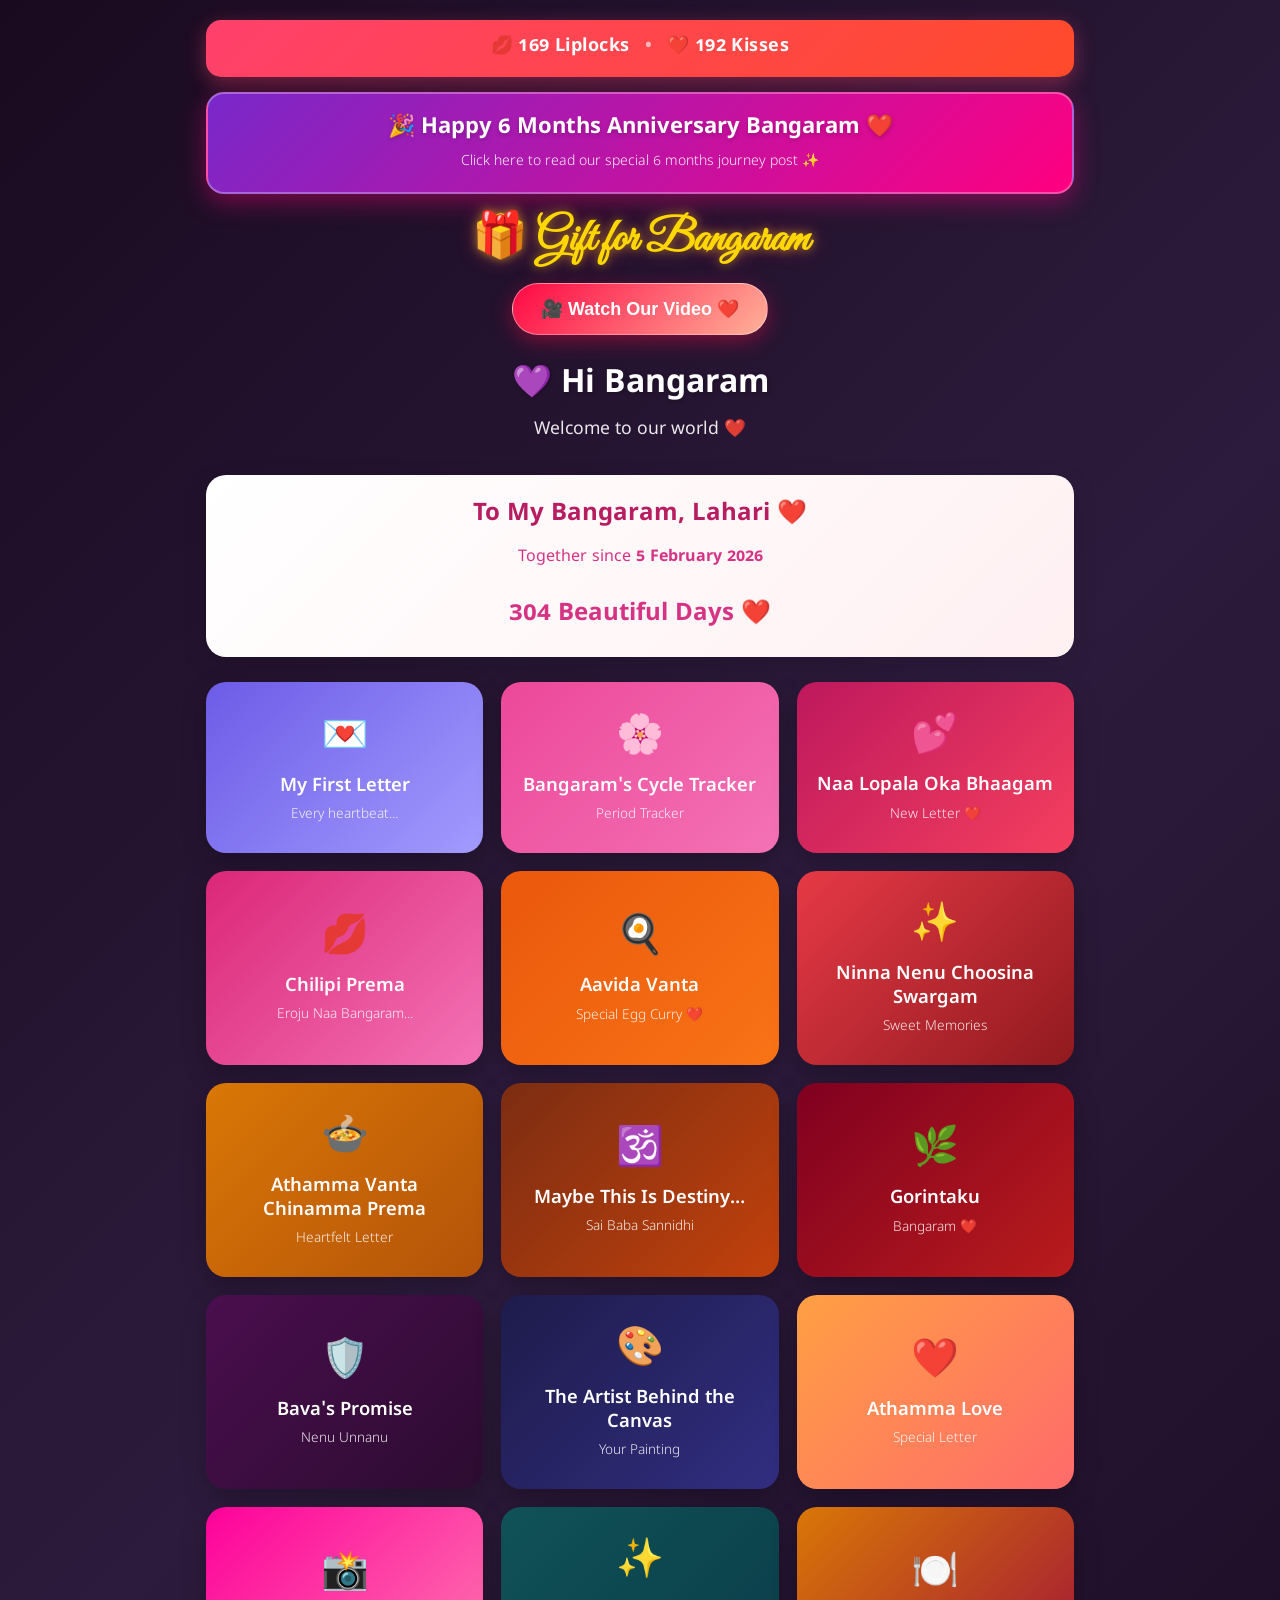
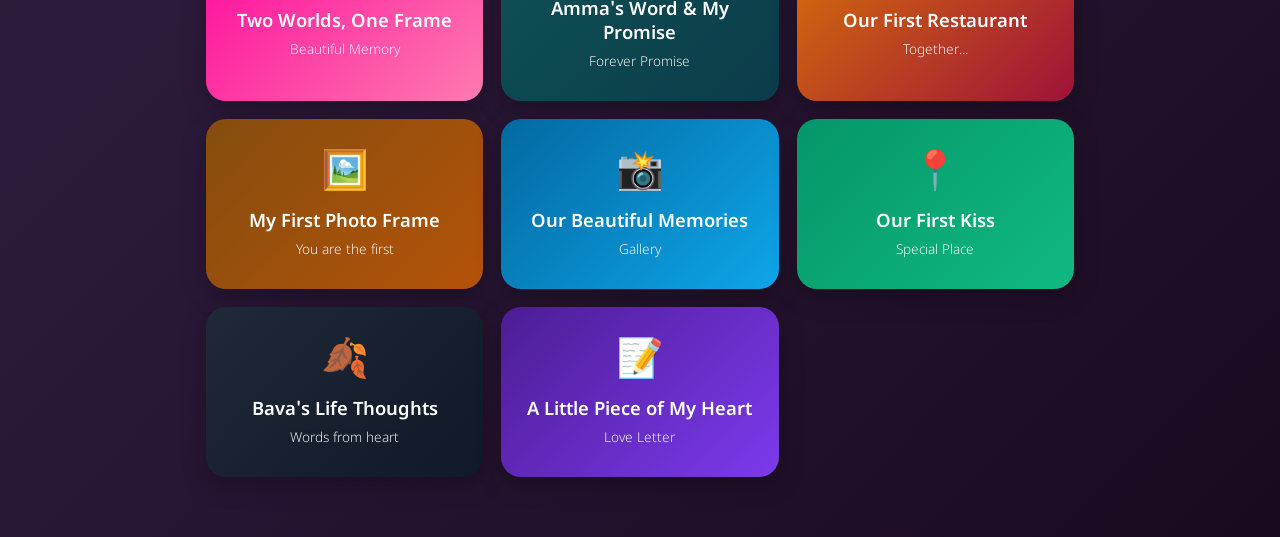
==== index.html @ 319fa676 "Add files via upload" ====
<!DOCTYPE html>
<html lang="en">
<head>
    <meta charset="UTF-8">
    <meta name="viewport" content="width=device-width, initial-scale=1.0">
    <title>Our World ❤️</title>
    <link rel="preconnect" href="https://fonts.googleapis.com">
    <link rel="preconnect" href="https://fonts.gstatic.com" crossorigin>
    <link href="https://fonts.googleapis.com/css2?family=Caveat:wght@600;700&family=Great+Vibes&family=Noto+Sans+Telugu:wght@300;400;600;700&family=Poppins:wght@300;400;600&display=swap" rel="stylesheet">
    
    <style>
        * { box-sizing: border-box; margin: 0; padding: 0; }
        body {
            font-family: 'Noto Sans Telugu', 'Poppins', sans-serif;
            background: linear-gradient(135deg, #1a0a1f 0%, #2d1b3d 50%, #1a0a1f 100%);
            min-height: 100vh;
            color: #f8f9fa;
            line-height: 1.6;
        }

        #app {
            max-width: 900px;
            margin: 0 auto;
            padding: 20px 16px 60px;
        }

        /* Top Kiss Count Banner */
        .count-banner {
            background: linear-gradient(135deg, #ff416c 0%, #ff4b2b 100%);
            color: white;
            text-align: center;
            padding: 14px 15px;
            border-radius: 15px;
            font-size: 18px;
            font-weight: bold;
            margin-bottom: 15px;
            box-shadow: 0 6px 20px rgba(255, 65, 108, 0.4);
            display: flex;
            justify-content: center;
            align-items: center;
            gap: 15px;
            letter-spacing: 0.5px;
            flex-wrap: wrap;
        }
        .count-item { display: inline-flex; align-items: center; gap: 5px; }
        .banner-divider { opacity: 0.6; }

        /* Anniversary Banner */
        .anniversary-banner {
            background: linear-gradient(135deg, #7928ca 0%, #ff0080 100%);
            color: #ffffff;
            text-align: center;
            padding: 18px 20px;
            border-radius: 18px;
            margin-bottom: 20px;
            box-shadow: 0 8px 25px rgba(255, 0, 128, 0.4);
            cursor: pointer;
            transition: all 0.3s ease;
            border: 2px solid rgba(255, 255, 255, 0.3);
        }
        .anniversary-banner:hover {
            transform: scale(1.02);
            box-shadow: 0 12px 30px rgba(255, 0, 128, 0.6);
        }
        .anniversary-banner h2 {
            margin: 0;
            font-size: 22px;
            font-weight: 700;
            text-shadow: 0 2px 4px rgba(0,0,0,0.2);
            color: #ffffff !important;
        }
        .anniversary-banner p {
            margin: 5px 0 0 0;
            font-size: 14px;
            opacity: 0.95;
            font-weight: 300;
        }

        /* Gift Section */
        .gift-section {
            text-align: center;
            margin-bottom: 25px;
        }
        .gift-title {
            font-family: 'Great Vibes', 'Caveat', cursive;
            font-size: 2.8rem;
            color: #ffd700;
            text-shadow: 0 0 10px rgba(255, 215, 0, 0.5), 0 0 20px rgba(255, 75, 110, 0.4);
            margin: 10px 0 15px 0;
            line-height: 1.2;
        }
        .video-btn {
            display: inline-flex;
            align-items: center;
            justify-content: center;
            gap: 10px;
            background: linear-gradient(135deg, #ff0844 0%, #ffb199 100%);
            color: #ffffff !important;
            padding: 14px 28px;
            border-radius: 30px;
            font-size: 18px;
            font-weight: bold;
            text-decoration: none;
            box-shadow: 0 6px 20px rgba(255, 8, 68, 0.4);
            transition: all 0.3s ease;
            border: 1px solid rgba(255, 255, 255, 0.4);
            cursor: pointer;
        }
        .video-btn:hover {
            transform: translateY(-3px) scale(1.03);
            box-shadow: 0 10px 25px rgba(255, 8, 68, 0.6);
        }

        .welcome {
            text-align: center;
            margin: 25px 0 30px;
        }
        .welcome h1 {
            color: white;
            text-shadow: 1px 1px 4px rgba(0,0,0,0.3);
            font-size: 2rem;
            margin-bottom: 6px;
        }
        .welcome p {
            color: white;
            opacity: 0.9;
            font-size: 1.1rem;
        }

        /* Day Counter */
        .card-days {
            background: linear-gradient(135deg, #ffffff 0%, #fff0f2 100%) !important;
            color: #d63384 !important;
            padding: 22px;
            border-radius: 20px;
            margin-bottom: 25px;
            box-shadow: 0 8px 24px rgba(0,0,0,0.15);
            text-align: center;
        }
        .card-days h2 { color: #b81d61 !important; margin-bottom: 10px; }

        /* Buttons Grid */
        .pages-grid {
            display: grid;
            grid-template-columns: repeat(auto-fill, minmax(260px, 1fr));
            gap: 18px;
            margin-top: 10px;
        }

        .page-btn {
            display: flex;
            flex-direction: column;
            align-items: center;
            justify-content: center;
            text-align: center;
            padding: 28px 20px;
            border-radius: 20px;
            border: none;
            cursor: pointer;
            transition: all 0.3s ease;
            box-shadow: 0 8px 24px rgba(0,0,0,0.25);
            min-height: 140px;
            position: relative;
            overflow: hidden;
            color: white;
            font-family: inherit;
        }
        .page-btn:hover {
            transform: translateY(-5px) scale(1.02);
            box-shadow: 0 14px 30px rgba(0,0,0,0.35);
        }
        .page-btn .emoji {
            font-size: 2.4rem;
            margin-bottom: 10px;
            display: block;
        }
        .page-btn .title {
            font-size: 1.15rem;
            font-weight: 600;
            line-height: 1.3;
            margin-bottom: 6px;
        }
        .page-btn .teaser {
            font-size: 0.85rem;
            opacity: 0.9;
            font-weight: 300;
        }

        /* Button color variants */
        .btn-swargam { background: linear-gradient(135deg, #e63946 0%, #901a1e 100%); }
        .btn-vanta { background: linear-gradient(135deg, #d97706 0%, #b45309 100%); }
        .btn-destiny { background: linear-gradient(135deg, #7c2d12 0%, #c2410c 100%); }
        .btn-gorintaku { background: linear-gradient(135deg, #800020 0%, #b91c1c 100%); }
        .btn-promise { background: linear-gradient(135deg, #4a0e4e 0%, #2c0c30 100%); }
        .btn-artist { background: linear-gradient(135deg, #1e1b4b 0%, #312e81 100%); }
        .btn-athamma { background: linear-gradient(135deg, #ff9f43 0%, #ff6b6b 100%); }
        .btn-twoworlds { background: linear-gradient(135deg, #fe019a 0%, #fe7bb0 100%); }
        .btn-amma-promise { background: linear-gradient(135deg, #0f5257 0%, #0b3c49 100%); }
        .btn-restaurant { background: linear-gradient(135deg, #d97706 0%, #9f1239 100%); }
        .btn-frame { background: linear-gradient(135deg, #854d0e 0%, #b45309 100%); }
        .btn-gallery { background: linear-gradient(135deg, #0369a1 0%, #0ea5e9 100%); }
        .btn-location { background: linear-gradient(135deg, #059669 0%, #10b981 100%); }
        .btn-thoughts { background: linear-gradient(135deg, #1f2937 0%, #111827 100%); }
        .btn-heart { background: linear-gradient(135deg, #4c1d95 0%, #7c3aed 100%); }
        .btn-letter { background: linear-gradient(135deg, #6c5ce7 0%, #a29bfe 100%); }
        .btn-cycle { background: linear-gradient(135deg, #ec4899 0%, #f472b6 100%); }
        .btn-newletter { background: linear-gradient(135deg, #be185d 0%, #f43f5e 100%); }
        .btn-chilipi { background: linear-gradient(135deg, #db2777 0%, #f472b6 100%); }
        .btn-aavida { background: linear-gradient(135deg, #ea580c 0%, #f97316 100%); }

        /* ===== MODAL STYLES ===== */


        .modal-overlay {
            display: none;
            position: fixed;
            top: 0;
            left: 0;
            width: 100vw;
            height: 100vh;
            background-color: #0d0811;
            z-index: 9999;
            overflow-y: auto;
            color: #f8f9fa;
            font-family: 'Noto Sans Telugu', 'Poppins', sans-serif;
            line-height: 1.8;
        }

        .modal-close-btn {
            position: fixed;
            top: 20px;
            right: 20px;
            background: rgba(255, 255, 255, 0.2);
            border: 1px solid rgba(255, 255, 255, 0.4);
            color: white;
            font-size: 24px;
            width: 45px;
            height: 45px;
            border-radius: 50%;
            cursor: pointer;
            z-index: 10002;
            display: flex;
            align-items: center;
            justify-content: center;
            backdrop-filter: blur(5px);
            transition: background 0.3s ease;
        }
        .modal-close-btn:hover {
            background: rgba(255, 75, 110, 0.8);
        }

        .modal-bg-slideshow {
            position: fixed;
            top: 0; left: 0;
            width: 100vw; height: 100vh;
            z-index: -2;
        }
        .modal-slide {
            position: absolute;
            top: 0; left: 0;
            width: 100%; height: 100%;
            background-size: cover;
            background-position: center;
            background-repeat: no-repeat;
            opacity: 0;
            animation: slideAnimation 14s infinite ease-in-out;
            transform: scale(1.05);
        }
        .modal-slide:nth-child(1) {
            background-image: url('https://raw.githubusercontent.com/dineshesarapu/bangaram/main/IMG_8297.jpeg');
            animation-delay: 0s;
        }
        .modal-slide:nth-child(2) {
            background-image: url('https://raw.githubusercontent.com/dineshesarapu/bangaram/main/IMG_8244.jpeg');
            animation-delay: 7s;
        }

        @keyframes slideAnimation {
            0% { opacity: 0; transform: scale(1.05); }
            15% { opacity: 1; }
            50% { opacity: 1; transform: scale(1); }
            65% { opacity: 0; transform: scale(1.02); }
            100% { opacity: 0; }
        }

        .modal-bg-overlay {
            position: fixed;
            top: 0; left: 0;
            width: 100vw; height: 100vh;
            background: radial-gradient(circle at center, rgba(12, 6, 18, 0.55) 0%, rgba(5, 2, 8, 0.88) 100%);
            z-index: -1;
            backdrop-filter: blur(3px);
        }

        #modal-heart-particles {
            position: fixed;
            top: 0; left: 0;
            width: 100%; height: 100%;
            pointer-events: none;
            z-index: 0;
        }
        .modal-particle {
            position: absolute;
            color: #ff8fa3;
            opacity: 0.6;
            animation: modalFloatUp 8s infinite linear;
            font-size: 1.2rem;
        }
        @keyframes modalFloatUp {
            0% { transform: translateY(100vh) rotate(0deg) scale(0.8); opacity: 0; }
            20% { opacity: 0.7; }
            80% { opacity: 0.7; }
            100% { transform: translateY(-10vh) rotate(360deg) scale(1.2); opacity: 0; }
        }

        .modal-wrapper {
            max-width: 800px;
            margin: 0 auto;
            padding: 60px 20px 80px 20px;
            position: relative;
            z-index: 1;
        }

        .modal-blog-card {
            background: rgba(15, 8, 20, 0.85);
            border: 1px solid rgba(255, 255, 255, 0.18);
            border-radius: 24px;
            padding: 45px 35px;
            box-shadow: 0 15px 35px rgba(0, 0, 0, 0.6);
            backdrop-filter: blur(14px);
            text-align: left;
        }

        .modal-blog-card header {
            text-align: center;
            margin-bottom: 30px;
            border-bottom: 1px solid rgba(255, 255, 255, 0.15);
            padding-bottom: 25px;
        }

        .modal-badge {
            display: inline-block;
            background: linear-gradient(135deg, #ff4b6e, #d62839);
            color: #fff;
            padding: 6px 18px;
            border-radius: 50px;
            font-size: 0.85rem;
            font-weight: 600;
            letter-spacing: 1px;
            text-transform: uppercase;
            margin-bottom: 15px;
            box-shadow: 0 4px 15px rgba(255, 75, 110, 0.4);
        }

        .modal-blog-card h1 {
            font-family: 'Great Vibes', 'Caveat', cursive;
            font-size: 3rem;
            color: #ffffff !important;
            text-shadow: 0 0 15px rgba(255, 255, 255, 0.3), 0 0 25px rgba(255, 75, 110, 0.5);
            margin-bottom: 10px;
            line-height: 1.2;
        }

        .modal-sub-heading {
            font-size: 1.4rem;
            color: #ff8fa3;
            font-weight: 600;
        }

        .modal-content {
            font-size: 1.08rem;
            font-weight: 300;
        }
        .modal-content p { margin-bottom: 16px; }

        .modal-highlight { color: #ffffff; font-weight: 600; }
        .modal-gold { color: #ffd700; font-weight: 600; }

        .modal-content ul {
            list-style: none;
            margin: 20px 0;
            padding-left: 10px;
        }
        .modal-content ul li {
            position: relative;
            padding-left: 30px;
            margin-bottom: 12px;
            font-size: 1.05rem;
        }
        .modal-content ul li::before {
            content: "❤️";
            position: absolute;
            left: 0;
            top: 0;
            font-size: 0.9rem;
        }

        .modal-sign-off {
            text-align: center;
            margin-top: 40px;
            padding-top: 25px;
            border-top: 1px solid rgba(255, 255, 255, 0.15);
        }
        .modal-sign-off h2 {
            font-family: 'Great Vibes', cursive;
            font-size: 2.6rem;
            color: #ff8fa3 !important;
            margin-bottom: 15px;
        }
        .modal-forever-tag {
            font-family: 'Caveat', cursive;
            font-size: 1.8rem;
            color: #ffd700;
            margin-top: 20px;
        }

        .featured-large-img {
            width: 100%;
            max-width: 650px;
            height: auto;
            border-radius: 18px;
            box-shadow: 0 10px 30px rgba(0, 0, 0, 0.35);
            display: block;
            margin: 20px auto;
            border: 3px solid rgba(255, 255, 255, 0.3);
        }

        .gallery-grid {
            display: grid;
            grid-template-columns: repeat(auto-fill, minmax(180px, 1fr));
            gap: 12px;
            margin-top: 15px;
        }
        .gallery-grid img {
            width: 100%;
            height: 180px;
            object-fit: cover;
            border-radius: 12px;
            box-shadow: 0 4px 12px rgba(0,0,0,0.3);
        }

        .location-btn {
            display: inline-block;
            background: #ffffff;
            color: #059669 !important;
            padding: 12px 24px;
            border-radius: 25px;
            text-decoration: none;
            font-weight: bold;
            margin-top: 15px;
            box-shadow: 0 4px 10px rgba(0,0,0,0.15);
        }

        @media (max-width: 600px) {
            .modal-blog-card { padding: 25px 18px; border-radius: 16px; }
            .modal-blog-card h1 { font-size: 2.2rem; }
            .modal-sub-heading { font-size: 1.2rem; }
            .modal-content { font-size: 1rem; }
            .gift-title { font-size: 2.2rem; }
            .video-btn { font-size: 16px; padding: 12px 22px; }
            .pages-grid { grid-template-columns: 1fr; }
            .page-btn { min-height: 120px; padding: 22px 16px; }
        }
    </style>
</head>
<body>

<div id="app">

    <!-- Top Kiss Count Banner -->
    <div class="count-banner">
        <span class="count-item">💋 <b>169</b> Liplocks</span>
        <span class="banner-divider">•</span>
        <span class="count-item">❤️ <b>192</b> Kisses</span>
    </div>

    <!-- 6 Months Anniversary Banner -->
    <div class="anniversary-banner" onclick="openModal('blogModal')">
        <h2>🎉 Happy 6 Months Anniversary Bangaram ❤️</h2>
        <p>Click here to read our special 6 months journey post ✨</p>
    </div>

    <!-- Gift Section -->
    <div class="gift-section">
        <h2 class="gift-title">🎁 Gift for Bangaram</h2>
        <button onclick="openVideoModal()" class="video-btn">
            🎥 Watch Our Video ❤️
        </button>
    </div>

    <div class="welcome">
        <h1>💜 Hi Bangaram</h1>
        <p>Welcome to our world ❤️</p>
    </div>

    <!-- Day Counter -->
    <div class="card-days">
        <h2>To My Bangaram, Lahari ❤️</h2>
        <p id="days" style="margin: 0;"></p>
    </div>

    <!-- ===== BUTTONS GRID (each opens a new page-style modal) ===== -->
    <div class="pages-grid">

        <button class="page-btn btn-letter" onclick="openModal('letterModal')">
            <span class="emoji">💌</span>
            <span class="title">My First Letter</span>
            <span class="teaser">Every heartbeat…</span>
        </button>

        <button class="page-btn btn-cycle" onclick="openModal('cycleModal')">
            <span class="emoji">🌸</span>
            <span class="title">Bangaram's Cycle Tracker</span>
            <span class="teaser">Period Tracker</span>
        </button>

        <button class="page-btn btn-newletter" onclick="openModal('newLetterModal')">
            <span class="emoji">💕</span>
            <span class="title">Naa Lopala Oka Bhaagam</span>
            <span class="teaser">New Letter ❤️</span>
        </button>

        <button class="page-btn btn-chilipi" onclick="openModal('chilipiModal')">
            <span class="emoji">💋</span>
            <span class="title">Chilipi Prema</span>
            <span class="teaser">Eroju Naa Bangaram…</span>
        </button>

        <button class="page-btn btn-aavida" onclick="openModal('aavidaModal')">
            <span class="emoji">🍳</span>
            <span class="title">Aavida Vanta</span>
            <span class="teaser">Special Egg Curry ❤️</span>
        </button>

        <button class="page-btn btn-swargam" onclick="openModal('swargamModal')">
            <span class="emoji">✨</span>
            <span class="title">Ninna Nenu Choosina Swargam</span>
            <span class="teaser">Sweet Memories</span>
        </button>




        <button class="page-btn btn-vanta" onclick="openModal('vantaModal')">
            <span class="emoji">🍲</span>
            <span class="title">Athamma Vanta Chinamma Prema</span>
            <span class="teaser">Heartfelt Letter</span>
        </button>

        <button class="page-btn btn-destiny" onclick="openModal('destinyModal')">
            <span class="emoji">🕉️</span>
            <span class="title">Maybe This Is Destiny…</span>
            <span class="teaser">Sai Baba Sannidhi</span>
        </button>

        <button class="page-btn btn-gorintaku" onclick="openModal('gorintakuModal')">
            <span class="emoji">🌿</span>
            <span class="title">Gorintaku</span>
            <span class="teaser">Bangaram ❤️</span>
        </button>

        <button class="page-btn btn-promise" onclick="openModal('bavasPromiseModal')">
            <span class="emoji">🛡️</span>
            <span class="title">Bava's Promise</span>
            <span class="teaser">Nenu Unnanu</span>
        </button>

        <button class="page-btn btn-artist" onclick="openModal('artistModal')">
            <span class="emoji">🎨</span>
            <span class="title">The Artist Behind the Canvas</span>
            <span class="teaser">Your Painting</span>
        </button>

        <button class="page-btn btn-athamma" onclick="openModal('athammaModal')">
            <span class="emoji">❤️</span>
            <span class="title">Athamma Love</span>
            <span class="teaser">Special Letter</span>
        </button>

        <button class="page-btn btn-twoworlds" onclick="openModal('twoworldsModal')">
            <span class="emoji">📸</span>
            <span class="title">Two Worlds, One Frame</span>
            <span class="teaser">Beautiful Memory</span>
        </button>

        <button class="page-btn btn-amma-promise" onclick="openModal('ammaPromiseModal')">
            <span class="emoji">✨</span>
            <span class="title">Amma's Word & My Promise</span>
            <span class="teaser">Forever Promise</span>
        </button>

        <button class="page-btn btn-restaurant" onclick="openModal('restaurantModal')">
            <span class="emoji">🍽️</span>
            <span class="title">Our First Restaurant</span>
            <span class="teaser">Together…</span>
        </button>

        <button class="page-btn btn-frame" onclick="openModal('frameModal')">
            <span class="emoji">🖼️</span>
            <span class="title">My First Photo Frame</span>
            <span class="teaser">You are the first</span>
        </button>

        <button class="page-btn btn-gallery" onclick="openModal('galleryModal')">
            <span class="emoji">📸</span>
            <span class="title">Our Beautiful Memories</span>
            <span class="teaser">Gallery</span>
        </button>

        <button class="page-btn btn-location" onclick="openModal('locationModal')">
            <span class="emoji">📍</span>
            <span class="title">Our First Kiss</span>
            <span class="teaser">Special Place</span>
        </button>

        <button class="page-btn btn-thoughts" onclick="openModal('thoughtsModal')">
            <span class="emoji">🍂</span>
            <span class="title">Bava's Life Thoughts</span>
            <span class="teaser">Words from heart</span>
        </button>

        <button class="page-btn btn-heart" onclick="openModal('heartModal')">
            <span class="emoji">📝</span>
            <span class="title">A Little Piece of My Heart</span>
            <span class="teaser">Love Letter</span>
        </button>

    </div>
</div>

<!-- ==================== ALL MODALS ==================== -->

<!-- 1. First Letter -->
<div id="letterModal" class="modal-overlay">
    <button class="modal-close-btn" onclick="closeModal('letterModal')">✕</button>
    <div class="modal-bg-slideshow"><div class="modal-slide"></div><div class="modal-slide"></div></div>
    <div class="modal-bg-overlay"></div>
    <div class="modal-wrapper">
        <article class="modal-blog-card">
            <header>
                <span class="modal-badge">First Letter</span>
                <h1>💌 My First Letter</h1>
                <div class="modal-sub-heading">Bangaram…</div>
            </header>
            <div class="modal-content" style="text-align:justify;">
                <p style="opacity:0.95;">
                    Every heartbeat writes another page of our story.
                    This little corner of the internet is only for us.
                    No matter where life takes us, my heart will always find its way back to you.
                </p>
            </div>
            <footer class="modal-sign-off">
                <h2>Love you forever ❤️</h2>
            </footer>
        </article>
    </div>
</div>

<!-- Cycle Tracker Modal -->
<div id="cycleModal" class="modal-overlay">
    <button class="modal-close-btn" onclick="closeModal('cycleModal')">✕</button>
    <div class="modal-bg-slideshow"><div class="modal-slide"></div><div class="modal-slide"></div></div>
    <div class="modal-bg-overlay"></div>
    <div class="modal-wrapper">
        <article class="modal-blog-card">
            <header>
                <span class="modal-badge">Cycle Tracker</span>
                <h1>🌸 Bangaram's Cycle Tracker</h1>
                <div class="modal-sub-heading">For my Bangaram ❤️</div>
            </header>
            <div class="modal-content" style="text-align:center;">
                <div style="background:rgba(255,255,255,0.12); border-radius:16px; padding:25px; margin-top:10px;">
                    <p id="cycleInfo" style="font-size:1.15rem; line-height:1.9;"></p>
                </div>
            </div>
            <footer class="modal-sign-off">
                <h2>Take care, Bangaram ❤️</h2>
            </footer>
        </article>
    </div>
</div>

<!-- New Letter Modal -->
<div id="newLetterModal" class="modal-overlay">
    <button class="modal-close-btn" onclick="closeModal('newLetterModal')">✕</button>
    <div class="modal-bg-slideshow"><div class="modal-slide"></div><div class="modal-slide"></div></div>
    <div class="modal-bg-overlay"></div>
    <div class="modal-wrapper">
        <article class="modal-blog-card">
            <header>
                <span class="modal-badge">New Letter</span>
                <h1>Naa Bangaram… Naa Lopala Oka Bhaagam ❤️</h1>
                <div class="modal-sub-heading">Bangaram…</div>
            </header>
            <div class="modal-content" style="text-align:justify; line-height:1.9;">
                <img src="https://raw.githubusercontent.com/dineshesarapu/bangaram/main/IMG_8388.jpeg" alt="Bangaram" class="featured-large-img" onerror="this.style.display='none'">
                
                <p>Enduko ee madhya Bangaram…</p>
                <p>Nuvvu naaku daggaraga unnattu kaadhu… naalo okati aipothunnattu anipisthundi.</p>
                <p>Mundu nuvvu naaku chala daggara ani anipinchedi.</p>
                <p>Kani ippudu…</p>
                <p class="modal-highlight">Nuvvu naalo oka bhaagam aipoyavemo anipisthundi.</p>
                <p>Leda…</p>
                <p>Nanne nee lopala kalipeskunnavemo.</p>
                <p>Nee maatalu…</p>
                <p>Nee pogaru…</p>
                <p>Nee allari…</p>
                <p>Ivanni ippudu naaku chala garvanga anipisthunnayi.</p>
                <p>Ninnu chusthe…</p>
                <p>“Idi naa Bangaram” ani cheppukovalanipisthundi.</p>
                <p>Nuvvu entha kashtam vachina navvuthu munduku vellipothav.</p>
                <p>Kani ade Bangaram…</p>
                <p>Bava konchem dooramga velthunte maatram chinna pillala edupu mokham peduthundi. 😄❤️</p>
                <p>Enduko…</p>
                <p>Adi chusthe naaku chala mudduga anipisthundi.</p>
                <p>Bahusha…</p>
                <p>Nuvvu kuda nannu nee lopala kalupukunnavemo.</p>
                <p>Bahusha anduke Bava dooramga velthunte nee kallallo aa chinna baadha kanipisthundemo.</p>
                <p class="modal-gold">Naa muddula Bangaram…</p>
                <p class="modal-gold">Naa Bangaru Konda…</p>
                <p>Nuvvu naaku ippudu oka person maatrame kaadhu.</p>
                <p>Naa jeevitham lo naatho kalisi nadiche oka bhaagam.</p>
                <p>Nee santhosham naaku santhosham.</p>
                <p>Nee baadha naaku baadha.</p>
                <p>Nee gelupu naaku garvam.</p>
                <p>Nee bhayam naaku dhairyam ivvalanipinche reason.</p>
                <p>Nee navvu chusthe…</p>
                <p>Nenu inkem adagakunda happy aipotha.</p>
                <p>Anduke naa pichi korika okkate…</p>
                <p class="modal-highlight">Ee roju nuvvu ela unnava… alane naa pakkana 60 years marriage anniversary roju kuda undali. ❤️</p>
                <p>Appatiki mana juttu tellaga aipoyina…</p>
                <p>Mana nadaka slow aipoyina…</p>
                <p>Mana faces lo ee roju unna youth undakapoyina…</p>
                <p>Nuvvu Bava ki ade Bangaram ga undali.</p>
                <p>Em vishayam aina…</p>
                <p>Enta chinna matter aina…</p>
                <p>Enta pedda problem aina…</p>
                <p>“Bava ki cheppali” ani anipinchela ninnu chuskovali.</p>
                <p>Nee manasulo unna prathi maata…</p>
                <p>Nee bhayam…</p>
                <p>Nee kopam…</p>
                <p>Nee allari…</p>
                <p>Nee korikalu…</p>
                <p>Anni Bava tho dhairyamga cheppagalige ammayiga undali.</p>
                <p>Nuvvu naa pakkana unte…</p>
                <p>Nenu kuda prapancham motham edurukogalanu ane dhairyam naaku untundi.</p>
                <p>Anduke…</p>
                <p>Naa Bangaram…</p>
                <p>Nuvvu naalo oka bhaagam aipoyavo…</p>
                <p>Leda nannu nee lopala kalipeskunnavo…</p>
                <p>Naaku teliyadu.</p>
                <p>Kani okati maatram telusu…</p>
                <p class="modal-gold">Ee Bava ki ippudu “nenu” ane maata kanna “manam” ane maata chala ishtam. ❤️</p>
                <p>Nuvvu navvuthu undali.</p>
                <p>Nuvvu dhairyamga undali.</p>
                <p>Nuvvu edaina naatho cheppagalagali.</p>
                <p>Nuvvu eppudu…</p>
                <p>“Bava unnaadu” ane nammakam tho undali.</p>
                <p>Ee pichi Bava korika anthe…</p>
                <p>Ee janma motham kaadhu Bangaram… mana 60th anniversary roju kuda nee cheyyi pattukoni, “Nuvvu appudu kuda na Bangaramve” ani cheppali. ❤️</p>
                <p class="modal-gold" style="font-size:1.3rem; text-align:center; margin-top:25px;">Naa muddula Bangarammm…<br>Naa Bangaru Konda…<br>Nuvvu naalo kalisipoyav. ❤️</p>
            </div>
            <footer class="modal-sign-off">
                <h2>I Love You, Bangaram ❤️</h2>
                <p class="modal-forever-tag">Nuvvu naalo oka bhaagam ❤️</p>
            </footer>
        </article>
    </div>
</div>

<!-- Chilipi Prema Modal -->
<div id="chilipiModal" class="modal-overlay">
    <button class="modal-close-btn" onclick="closeModal('chilipiModal')">✕</button>
    <div class="modal-bg-slideshow"><div class="modal-slide"></div><div class="modal-slide"></div></div>
    <div class="modal-bg-overlay"></div>
    <div class="modal-wrapper">
        <article class="modal-blog-card">
            <header>
                <span class="modal-badge">Chilipi Prema</span>
                <h1>Eroju Naa Bangaram Chupinchina Chilipi Prema ❤️</h1>
                <div class="modal-sub-heading">Bangaram…</div>
            </header>
            <div class="modal-content" style="text-align:justify; line-height:1.9;">
                <img src="https://raw.githubusercontent.com/dineshesarapu/bangaram/main/IMG_8484.png" alt="Bangaram" class="featured-large-img" onerror="this.style.display='none'">

                <p>Eeroju Bangaram… nuvvu chesina aa chilipi pani naaku chala nachindi. ❤️</p>
                <p>Enduko teliyadu…</p>
                <p>Ninnu nvu ummahh isthunte bhayanga garvanga anipinchindi.</p>
                <p>Nuvvu eppudu nannu protect chese way…</p>
                <p>Nenu vere vallatho unnapudu nuvvu konchem jealous feel ayye way…</p>
                <p>Nuvvu eppudu daanni direct ga bayataki chupinchavu. Kani konni sarlu nenu permissions adaguthu bayataki vellataniki cranky ayinappudu, nee aa chinna reactions lo adi bayataki vastundi.</p>
                <p>Nijam cheppalante…</p>
                <p class="modal-gold">Nee aa cute jealous reactions kosam aina konni trips sacrifice cheyyali anipisthundi. 😜❤️</p>
                <p>Kani ninna…</p>
                <p>Enduko nee lopala daachukunna oka feeling unexpected ga bayataki vachindi.</p>
                <p>Appatike naaku ardham ayyindi…</p>
                <p class="modal-highlight">Bangaram gadiki Bava meeda ekkado picha prema perigipoyindi ani. ❤️</p>
                <p>Kani aa kshanam…</p>
                <p>Middle of the street…</p>
                <p>Street light velugulo…</p>
                <p>Andari mundu…</p>
                <p>Nuvvu naaku aa dhairyamga kiss ichinappudu…</p>
                <p>Naaku aa moment kevalam oka kiss la anipinchaledu.</p>
                <p class="modal-gold">“Veedu naa vaadu… veedu naa asthi” ani nuvvu andariki cheppinattu anipinchindi. ❤️</p>
                <p>Aa kshanam lo…</p>
                <p>Nuvvu naaku entha close aipoyavo inka deep ga feel ayyanu.</p>
                <p>Nee prema lo unna aa possessiveness…</p>
                <p>Nee protect chese way…</p>
                <p>Nee jealous ayye aa chinna chinna moments…</p>
                <p>Ivanni naaku ippudu chala precious.</p>
                <p>Endhukante avi nannu control cheyyadaniki kaadhu…</p>
                <p>Nannu entha ga nee life lo kalupukunnavo chupinche nee own way.</p>
                <p>Inka aa cafe lo…</p>
                <p>Manam iddaram kurchoni mana life plans gurinchi maatladukunnappudu…</p>
                <p>Naaku enduko oka strange feeling vachindi.</p>
                <p>Nenu unna situation…</p>
                <p>Nenu unna phase lo…</p>
                <p>Naa mind lo unna confusion…</p>
                <p>Ivanni pakkana petti…</p>
                <p>“Bava… manam ila undali… ila life build cheskundam…” ani nuvvu mana future gurinchi maatladuthunte…</p>
                <p class="modal-highlight">Nuvvu naa pakkana koorchunna Bangaram kaadhu…</p>
                <p class="modal-gold">Naa life ki dhairyam chepthunna oka Ammavaru la anipinchav. ❤️</p>
                <p>Nenu konchem weak ga feel ayina moment lo…</p>
                <p>Nuvvu teliyakundane naaku strength ichav.</p>
                <p>Anduke e roju naaku chala special.</p>
                <p>Oka street light kindha ichina aa unexpected kiss…</p>
                <p>Oka cafe lo kalisi kanna aa future…</p>
                <p>Nee jealous reactions…</p>
                <p>Nee protect chese way…</p>
                <p>Ivanni kalipi chusthe…</p>
                <p>Naa Bangaram na life lo entha deep ga vachindo naake teliyadam ledu.</p>
                <p>Nuvvu nannu protect cheyyali…</p>
                <p>Nuvvu nannu konchem possessive ga love cheyyali…</p>
                <p>Nuvvu jealous avvali…</p>
                <p>Nuvvu naatho future plans cheyyali…</p>
                <p>Nuvvu kopam vachina naatho cheppali…</p>
                <p>Nuvvu happy ga unna naatho share cheyyali…</p>
                <p>Endhukante nenu kuda alane nee life lo undalani korukuntunnanu. ❤️</p>
                <p>Ninna nuvvu naaku oka feeling ichav…</p>
                <p class="modal-gold">“Bava… nuvvu na vaadivi.”</p>
                <p>Aa feeling ni ee Bava eppatiki marchipodu.</p>
                <p class="modal-highlight" style="text-align:center; margin-top:25px;">Love youuuuu Chinnaaammaaaa… ❤️</p>
                <p>Nee chilipi panulaki…</p>
                <p>Nee cute jealousy ki…</p>
                <p>Nee possessiveness ki…</p>
                <p>Nee prema ki…</p>
                <p>Nee dhairyaniki…</p>
                <p class="modal-gold" style="text-align:center;">Ee Bava full ga padipoyadu. 😜❤️</p>
            </div>
            <footer class="modal-sign-off">
                <h2>Love you Chinnaaammaaaa ❤️</h2>
                <p class="modal-forever-tag">Nee chilipi prema ki padipoyadu 😜</p>
            </footer>
        </article>
    </div>
</div>

<!-- Aavida Vanta Modal -->
<div id="aavidaModal" class="modal-overlay">
    <button class="modal-close-btn" onclick="closeModal('aavidaModal')">✕</button>
    <div class="modal-bg-slideshow"><div class="modal-slide"></div><div class="modal-slide"></div></div>
    <div class="modal-bg-overlay"></div>
    <div class="modal-wrapper">
        <article class="modal-blog-card">
            <header>
                <span class="modal-badge">Aavida Vanta</span>
                <h1>Eeroju Naa Aavida Na Kosam Vanta Vandindi ❤️🍳</h1>
                <div class="modal-sub-heading">Bangaram…</div>
            </header>
            <div class="modal-content" style="text-align:justify; line-height:1.9;">
                <img src="https://raw.githubusercontent.com/dineshesarapu/bangaram/main/IMG_8487.jpeg" alt="Aavida Vanta" class="featured-large-img" onerror="this.style.display='none'">

                <p>Eeroju oka maata chala garvanga cheppagalanu…</p>
                <p class="modal-highlight">Maa Aavida na kosam vanta vandindi. ❤️</p>
                <p>Nijam cheppalante, inthavaraku nenu “Aavida” ane word ni naa Bangaram kosam eppudu vadaledu.</p>
                <p>Endukante…</p>
                <p>Aa maata cheppe time inka raledemo ane chinna bhayam ekkado naalo undedi.</p>
                <p>Kani eeroju…</p>
                <p>Aa maata ni chala garvanga cheppagaluthunna.</p>
                <p class="modal-gold">Maa Aavida na kosam vanta vandindi. ❤️</p>
                <p>Adi kuda mamoolu vanta kaadhu…</p>
                <p>Special Egg Curry. 😌🍳</p>
                <p>Inka taste gurinchi cheppala?</p>
                <p>Taste chidakottesindi! 😂❤️</p>
                <p>Asalu naa rakshasi ki intha talent undani nenu eppudu anukoledu.</p>
                <p>“Edo chesthadi le…” ani anukunna.</p>
                <p>Kani ila intha baaga cook chesthundi ani maatram assalu expect cheyyaledu. 😜</p>
                <p>Naa Bangaram…</p>
                <p>Nuvvu anni vishayallo top ani telusu.</p>
                <p>Kani cooking lo kuda ila topest ani eeroju telisindi. 😂❤️</p>
                <p>Kani nijamaina special enti telusa?</p>
                <p>Aa curry taste kaadhu.</p>
                <p class="modal-highlight">Adi na kosam chesina effort.</p>
                <p>Nee busy schedule lo…</p>
                <p>Nee daggara unna thakkuva time lo…</p>
                <p>Na kosam konchem time teesukoni…</p>
                <p>Aalochinchi…</p>
                <p>Vandi…</p>
                <p>Naa kosam pettav.</p>
                <p class="modal-gold">Aa food lo naaku kanipinchindi egg curry kaadhu Bangaram… nee prema. ❤️</p>
                <p>Anduke aa roju tinna prathi mudda naaku special.</p>
                <p>Taste baagundi kabatti kaadhu…</p>
                <p>Naa Aavida tana busy life lo na kosam oka chinna place create cheskundi kabatti.</p>
                <p>Nuvvu na kosam pettina ee chinna effort kuda naaku intha pedda feeling ichindante…</p>
                <p>Nuvvu naa life lo entha special place lo unnava ani naake ardham avuthundi.</p>
                <p>Naa Bangaram…</p>
                <p>Nee prema ki…</p>
                <p>Nee efforts ki…</p>
                <p>Nuvvu na kosam chese prathi chinna pani ki…</p>
                <p class="modal-highlight">Ee Bava already banisa aipoyadu. ❤️</p>
                <p>Nuvvu edaina chesthe…</p>
                <p>Nuvvu entha busy unna na kosam time teesukunte…</p>
                <p>Nuvvu chinna maata cheppina…</p>
                <p>Nuvvu na kosam oka egg curry vandina…</p>
                <p>Naaku adi chaalu.</p>
                <p>Endukante naaku food kanna…</p>
                <p class="modal-gold">Daani venaka unna “Bava kosam” ane thought ekkuva ruchiga untundi. ❤️</p>
                <p>So eeroju official ga declare chesthunna…</p>
                <p class="modal-highlight">My LI is great. ❤️</p>
                <p class="modal-highlight">My Bangaram is great. ❤️</p>
                <p class="modal-gold" style="font-size:1.2rem;">Maa Aavida is THOPEST! 😂🔥❤️</p>
                <p>And yes…</p>
                <p>Maa Aavida vanta tinna Bava… lifetime ki tana prema ki banisa. 😜❤️</p>
                <p class="modal-gold" style="text-align:center; margin-top:25px;">Love youuuuu naa Bangarammmm. ❤️<br>Nee egg curry kanna nee prema chaaaala chaaaala ruchiga undi. 🫶🍳❤️</p>
            </div>
            <footer class="modal-sign-off">
                <h2>Love you naa Aavida ❤️</h2>
                <p class="modal-forever-tag">Maa Aavida is THOPEST! 🍳❤️</p>
            </footer>
        </article>
    </div>
</div>

<!-- 2. Swargam Modal -->

<div id="swargamModal" class="modal-overlay">
    <button class="modal-close-btn" onclick="closeModal('swargamModal')">✕</button>
    <div class="modal-bg-slideshow"><div class="modal-slide"></div><div class="modal-slide"></div></div>
    <div class="modal-bg-overlay"></div>
    <div class="modal-wrapper">

        <article class="modal-blog-card">
            <header>
                <span class="modal-badge">Sweet Memories</span>
                <h1>Ninna Nenu Choosina Swargam… ❤️</h1>
                <div class="modal-sub-heading">Bangarammmmm…</div>
            </header>

            <div class="modal-content" style="text-align:justify; line-height:1.9;">
                <p>Nenu chala rojula nundi anukunevadini…</p>
                <p>Nuvvu naaku entha special o naaku telusu.<br>
                Manam kalisi gadipina prathi moment entha beautiful o kuda telusu.</p>
                <p>Kani…</p>
                <p class="modal-highlight">Ninna naaku vachina anandam ela untundo maatram nenu eppudu oohinchaledu.</p>
                <p>Life lo chala enjoyments chesanu…</p>
                <p style="padding-left:15px;">
                  • Long drives vellanu…<br>
                  • Bike rides chesanu…<br>
                  • Chala places chusanu…<br>
                  • Chala happy moments experience chesanu…
                </p>
                <p>Kani ninna…</p>
                <p class="modal-gold" style="font-size:1.2rem;">Nenu modatisari nijanga swargam chusanu.</p>
                <p>Adi oka place kaadhu.</p>
                <p>Adi oka moment kuda kaadhu.</p>
                <p class="modal-highlight">Adi nuvvu nannu poorthiga nee lokam lo kalupukunnav ane feeling.</p>
                <p>Ninna edho teliyani oka prapancham lo unnattu anipinchindi.</p>
                <p>Manam iddaram veru veru manushulam ane feeling kuda oka kshanam ki ledu…</p>
                <p class="modal-gold">“Manam iddaram okkate” ane oka teliyani anubhuthi.</p>
                <p>Nuvvu nannu nee lokam lo ila kalupukunnav ane feeling…</p>
                <p>Adi naa kallalo ippatiki nundi povatam ledu.</p>
                <p>Ninna nee daggara unna aa kshanalu gurthosthe…</p>
                <p>Naa face meeda teliyakunda navvu vastundi.</p>
                <p>Endhukante aa roju nenu kevalam oka beautiful moment ni experience cheyyaledu…</p>
                <p class="modal-highlight">Naa Bangaram tho inka daggara ayyanane feeling ni experience chesanu.</p>
                <p>Nuvvu naa jeevitham lo entha important o…</p>
                <p>Ninna adi inka deep ga ardham ayyindi.</p>
                <p class="modal-gold" style="font-size:1.3rem; text-align:center; margin:25px 0;">Thank you Bangarammmmm… ❤️</p>
                <p>Naa life lo intha andamaina feeling ni ichinanduku.</p>
                <p>Nannu nee lokam lo intha daggaraga chesinanduku.</p>
                <p>Ninna naaku ichina aa anandam kosam…</p>
                <p class="modal-highlight">Thank you for everything. ❤️</p>
                <p>Kani…</p>
                <p>Oka chinna complaint undi… 😜</p>
                <p>Bangaram… inka kavali anipisthundi. 😂❤️</p>
                <p>Ninna choopinchina aa swargam nachindhi…</p>
                <p>Chaaaala nachindhi.</p>
                <p>Kabatti ee Bava ki malli aa swargam ki entry pass eppudu isthav? 😜❤️</p>
                <p>Entry pass okkasari ichesi lifetime membership lekunda pampinchesthe ee Bava oppukodu madam! 😂</p>
                <p>Lifetime membership kavali… one-time experience tho satisfy avvanu! 😜❤️</p>
                <p>Please consider my request and approve at the earliest. 😌😂</p>
                <p>Endhukante…</p>
                <p>Ninna oka sari choosina aa swargam kanna…</p>
                <p class="modal-gold">Nuvvu pakkana unte prathi roju ade swargam la undali anedhe naa korika. ❤️</p>
                <p>Long drive aina…</p>
                <p>Bike ride aina…</p>
                <p>Oka chinna room lo iddaram maatladukovadam aina…</p>
                <p class="modal-highlight">Naa Bangaram tho unte ade naa swargam. ❤️</p>
                <p>Ninna oka kotha memory create ayyindi…</p>
                <p>Kani naa korika okkate—</p>
                <p>Aa memory ni mana jeevitham motham repeat cheskuntu, inka enno andamaina memories kalisi raasukundam. ❤️</p>
            </div>
            <footer class="modal-sign-off">
                <h2>I Love You, Bangarammmmm. 🫶❤️</h2>
                <p style="font-style:italic; font-size:1.1rem; color:#ff8fa3;">Yours lovingly,<br>Mee konchem greedy Bava 😜</p>
                <div style="margin-top:25px; text-align:center;">
                    <button onclick="alert('Request sent to Bangaram! 😜❤️')" style="background:linear-gradient(135deg,#ff0844 0%,#ffb199 100%); color:white; border:none; padding:14px 28px; border-radius:30px; font-weight:bold; cursor:pointer; font-size:1rem; box-shadow:0 6px 20px rgba(255,8,68,0.4);">
                        Approve Entry Pass 🎟️
                    </button>
                </div>
            </footer>
        </article>
    </div>
</div>

<!-- 3. Athamma Vanta Modal -->
<div id="vantaModal" class="modal-overlay">
    <button class="modal-close-btn" onclick="closeModal('vantaModal')">✕</button>
    <div class="modal-bg-slideshow"><div class="modal-slide"></div><div class="modal-slide"></div></div>
    <div class="modal-bg-overlay"></div>
    <div class="modal-wrapper">
        <article class="modal-blog-card">
            <header>
                <span class="modal-badge">Heartfelt Letter</span>
                <h1>athamma vanta chinamma prema ❤️</h1>
                <div class="modal-sub-heading">Athamma…</div>
            </header>
            <div class="modal-content" style="text-align:justify; line-height:2;">
                <p>Mee chethi chicken pulusu chaaaala ante chaaaala baagundi. ❤️</p>
                <p>Kani nijam cheppalante… aa ruchikante aa vanta venaka unna prema na manasuni ekkuvaga thakindi.</p>
                <p>Naa chinnappati nundi amma working mom avvadam valla, amma chethi tho chesina ruchikaramaina vanta tinna rojulu chala thakkuva. Anduke evaraina prema tho vandi petti tinipisthe aa feeling naaku chala special ga anipisthundi.</p>
                <p>Kani aa roju meeru chesina chicken pulusu tinappudu enduko…</p>
                <p class="modal-highlight">Naa manasuni evaro prema tho hattukunna feeling vachindi.</p>
                <p>Aa chicken pulusu lo kevalam ruchi kaadhu…</p>
                <p class="modal-gold">Oka intlo manishi kosam vandi pettina prema undi.</p>
                <p>Chala rojulu nundi naa jeevitham lo chaala vishayalu nene handle cheskuntu vachanu. Evariki dooramga, andariki dooramga, enni kashtalu vachina nene bharisthu… ishtapadi brathakadaniki prayatninchanu.</p>
                <p>Konni saarlu entha strong ga unna…</p>
                <p>“Naa pakkana evaraina unte baagundedi…” ani anipinche moments kuda unnayi.</p>
                <p>Kani ippudu…</p>
                <p>Nenu eppudu ontariga anipinchina, em kashtam vachina, naa Bangaram naa daggaraki vachi…</p>
                <p class="modal-highlight">“Bava… nenu unna.” ani cheppinattu anipisthundi.</p>
                <p>Nenu intini miss ayithe…</p>
                <p class="modal-gold">Athamma chethi special vanta dorukutundi.</p>
                <p>Ammani miss ayithe…</p>
                <p class="modal-gold">Amma la naa Bangaram chupinche prema dorukutundi.</p>
                <p>Nenu daari thappithe…</p>
                <p>Naa Bangaram nanna la karra pattukoni daari chupisthundi. 😄❤️</p>
                <p>Kani ee madhya naa Bangaram na meedha chupisthunna care…</p>
                <p>Adi maatram naaku chala kothaga anipisthundi.</p>
                <p>Naa jeevitham lo evaru nannu ala chusukunna feeling naaku eppudu raledu.</p>
                <p>Anduke konni sarlu…</p>
                <p>“Nijanga nenu inta care ki arhuda?” ani kuda anipisthundi.</p>
                <p>Adi entha kothaga undho…</p>
                <p>Anthe andamga undi.</p>
                <p>Swargam ante ekkado paina undadu emo…</p>
                <p>Manalni manamga accept chese vaallu pakkana unte…</p>
                <p>Mana aakali gurthupettukoni vandi pette vaallu unte…</p>
                <p>Mana baadha cheppakundane ardham chesukune vaallu unte…</p>
                <p class="modal-gold">Ade swargam emo.</p>
                <p>Athamma…</p>
                <p>Mee chicken pulusu tinna aa roju naaku oka vishayam ardham ayyindi.</p>
                <p>Naa life lo nenu edurukunna kashtalu entha unna…</p>
                <p>Ippudu naa venaka nilabade manushulu unnaru.</p>
                <p class="modal-highlight">Naa Bangaram undi.</p>
                <p class="modal-highlight">Tana prema undi.</p>
                <p class="modal-highlight">Tana amma laanti care undi.</p>
                <p class="modal-highlight">Mee chethi vanta lo unna aa prema undi.</p>
                <p>Anduke ippudu naaku oka kotha dhairyam vachindi…</p>
                <p class="modal-gold" style="font-size:1.2rem;">“Entha pedda kashtam vachina sare… nenu gelustha.”</p>
                <p>Endhukante ippudu nenu kevalam naa kosam brathakadam kaadhu…</p>
                <p>Nannu intha premaga chusukune vaalla kosam kuda gelavali.</p>
                <p>Aa roju chicken pulusu tinna tarvatha naa kadupu nindindho ledo teliyadu…</p>
                <p>Kani…</p>
                <p class="modal-highlight">Naa manasu maatram chala rojula tarvatha poorthiga nindindi. ❤️</p>
                <p>Bagundiiii Athamma… chaaaala baagundi.</p>
                <p>Chicken pulusu kanna…</p>
                <p class="modal-gold">Daanilo meeru pettina prema inka baagundi. ❤️</p>
            </div>
            <footer class="modal-sign-off">
                <h2>Thank you, Athamma. ❤️</h2>
                <p>Naa Bangaram ni naaku ichinanduku maatrame kaadhu…</p>
                <p class="modal-forever-tag">
                    Naa jeevitham lo naaku teliyakunda oka “illu” ane feeling ni kuda ichinanduku. ❤️
                </p>
            </footer>
        </article>
    </div>
</div>

<!-- 4. Destiny Modal -->
<div id="destinyModal" class="modal-overlay">
    <button class="modal-close-btn" onclick="closeModal('destinyModal')">✕</button>
    <div class="modal-bg-slideshow"><div class="modal-slide"></div><div class="modal-slide"></div></div>
    <div class="modal-bg-overlay"></div>
    <div class="modal-wrapper">
        <article class="modal-blog-card">
            <header>
                <span class="modal-badge">Destiny</span>
                <h1>✨ Maybe This Is What Destiny Means… ❤️🕉️</h1>
            </header>
            <div class="modal-content" style="text-align:justify; line-height:1.9;">
                <img src="https://raw.githubusercontent.com/dineshesarapu/bangaram/main/IMG_8198.jpeg" alt="Sai Baba Sannidhi" class="featured-large-img" onerror="this.style.display='none'">
                <p>Bangaram…</p>
                <p>Konni sarlu nenu alochisthunta…</p>
                <p>Destiny ante idhe emo.</p>
                <p>Sai Baba manaki nijanga em kavalo, eppudu kavalo, ela ivvalo ayanake baga telusu ani antaru…</p>
                <p>Ee roju aa maata nijame anipisthundi.</p>
                <p>Naa past lo jarigina konni sanghatanala valla…</p>
                <p>Nenu mellaga Sai Baba ni nammadam tagginchesanu.</p>
                <p>Namaskaram cheyyadam kuda almost manesanu.</p>
                <p>Kani…</p>
                <p>Nuvvu naa jeevitham loki vachaka…</p>
                <p>Naa manasulo oka chinna korika puttindi.</p>
                <p>Oka roju…</p>
                <p>Nee cheyyi naa chethilo pattukoni…</p>
                <p>Sai Baba gudi ki vellali.</p>
                <p>Aayana mundhu nilabadi…</p>
                <p>“Baba… ee Bangaram ni ela aina naa jeevitham loki naa bharya ga teesukuraandi…” ani adagalani.</p>
                <p>Kani appudu nuvvu…</p>
                <p>“Baba mandiram ki vasthe intlo telisipothundi…” annappudu…</p>
                <p>Enduko teliyani baadha.</p>
                <p>Konchem benga.</p>
                <p>Konchem bhayam.</p>
                <p>Aa roju naaku anipinchindi…</p>
                <p>Baba kuda manalni pilavaledemo ani.</p>
                <p>Kani…</p>
                <p>Manam alochinchindhi okati…</p>
                <p>Aayana alochinchindhi inkokati.</p>
                <p>Konni nelala tarvatha…</p>
                <p>Evaru uhinchani vidhamga…</p>
                <p>Ade Sai Baba…</p>
                <p>Maniddarini tana sannidhi daggaraki pilichadu.</p>
                <p>Manam kalisi aayana kalla mundhu nilabadam…</p>
                <p>Naaku adhi oka coincidence la anipinchaledu.</p>
                <p>Adhi…</p>
                <p>Aayana pilupu la anipinchindi.</p>
                <p>Aa roju nenu oka nammakam pondanu.</p>
                <p>Manam kalavadam…</p>
                <p>Manam kalisi Baba sannidhi ki velladam…</p>
                <p>Ivanni oorike jarigina sanghatanalu kaavu.</p>
                <p>Aayana rasina daari lo jarigina adugulu.</p>
                <p>Appati nundi naa nammakam inkonchem balam ayyindi.</p>
                <p>Ee janmalo maatrame kaadhu… enni janmalu unna… ee Bava nee cheyyi vadaladu.</p>
                <p>Endhukante…</p>
                <p>Sai Baba vadalanivvaru ani naa nammakam.</p>
                <p style="font-size:18px; font-weight:bold; color:#ffedd5; text-align:center; margin-top:20px;">Om Sai Ram. ❤️🙏</p>
            </div>
        </article>
    </div>
</div>

<!-- 5. Gorintaku Modal -->
<div id="gorintakuModal" class="modal-overlay">
    <button class="modal-close-btn" onclick="closeModal('gorintakuModal')">✕</button>
    <div class="modal-bg-slideshow"><div class="modal-slide"></div><div class="modal-slide"></div></div>
    <div class="modal-bg-overlay"></div>
    <div class="modal-wrapper">
        <article class="modal-blog-card">
            <header>
                <span class="modal-badge">Gorintaku</span>
                <h1>🌿 Bangaram ❤️</h1>
            </header>
            <div class="modal-content" style="text-align:justify; line-height:1.9;">
                <div style="text-align:center; margin-bottom:20px;">
                    <img src="https://raw.githubusercontent.com/dineshesarapu/bangaram/main/IMG_7711.jpeg" alt="Gorintaku" class="featured-large-img" onerror="this.style.display='none'">
                </div>
                <p>Ee roju nuvvu gorintaku pettukunnav ani telisinappati nundi naa mind lo okate alochana tirugutundi… adi entha baaga panduthundo ani. Kani nijam cheppalante, adi ela pandina naa prema matram eppatiki taggadu. Ninnu life-long chala happy ga, muddu ga, jagrathaga chusukunta.</p>
                <p>Chinnappudu maa mummy ki maa daddy gorintaku pettadam chusthe chala cute ga anipinchedi. Appudu andaroo oka maata cheppevaaru – “Gorintaku baaga pandithe manchi mogudu vasthadu.” Aa maata vinnappudalla, “Naa bharya ekkado untundi… eppudu naa life loki vasthundi?” ani alochinchevadni.</p>
                <p>Ee roju aa kalaki roopam nuvve, naa Bangaram. ❤️</p>
                <p>Ippudu naa manasulo oka korika maatrame undi… okaroju nenu nee chethullo gorintaku pettali. Nuvvu naa eduruga kurchoni navvuthu unte, nenu prati line ni prema tho geeyali. Aa gorintaku kanna ekkuvaga, naa prema nee chethullo nilichipovali.</p>
                <p>Na jeevitham lo naku oka korika, mana pelli taruvatha nenu nee chethiki gorintaku pette aa andamaina roju kosam nenu veyi kallatho kaadu… laksha kallatho eduruchusthunna.</p>
                <p>Gorintaku rangu konni rojule untundi… kani nee meeda naa prema matram ee janmaki kaadu, prati janmaki untundi.</p>
                <p><b>Love you forever, naa Bangaram. 💜</b></p>
            </div>
        </article>
    </div>
</div>

<!-- 6. Bava's Promise Modal -->
<div id="bavasPromiseModal" class="modal-overlay">
    <button class="modal-close-btn" onclick="closeModal('bavasPromiseModal')">✕</button>
    <div class="modal-bg-slideshow"><div class="modal-slide"></div><div class="modal-slide"></div></div>
    <div class="modal-bg-overlay"></div>
    <div class="modal-wrapper">
        <article class="modal-blog-card">
            <header>
                <span class="modal-badge">Promise</span>
                <h1>🛡️ Bava's Promise: Nenu Unnanu</h1>
            </header>
            <div class="modal-content" style="text-align:justify; line-height:1.9; font-size:16px;">
                <p>Bangaram… ❤️</p>
                <p>Nuvvu ippudu entha tension lo, entha bayapaduthunnavo naku telusu. Kani okka maatram gurthupettuko… nuvvu okkadive kaadhu. Nee Bava ikkade unnadu.</p>
                <p>Ee engagement fix ayindani mana prema aipoyindani kaadhu. Idi mana journey lo oka kashtamaina adugu anthe. Kashtalu vachinappude mana prema entha balamga undo prapanchaniki telustundi.</p>
                <p>Dayachesi edavaku… bhayapadaku… nee health ni paaduchesukoku. Nuvvu strong ga unte nenu inka strong ga fight cheyagalanu. Mana iddaram kalisi ee situation ni edurukundam. Oka adugu nuvvu… oka adugu nenu… mana iddaram kalisi munduku veldham.</p>
                <p>Ninnu evaru ardham chesukokapoyina parledhu… nenu ardham chesukunta. Ninnu evaru nammakapoyina parledhu… nenu nammutanu. Ninnu evaru vadili vellipoina… nee Bava eppatiki vadili velladu.</p>
                <p>Nuvvu navvuthu naa pakkana nilabade roju kosam nenu prathi roju poradatanu. Ee poratam mana iddaridhi… nuvvu matrame kaadu.</p>
                <p>Naa cheyyi pattuko Bangaram… migathadi Bava chusukuntadu. ❤️</p>
                <p style="font-size:18px; font-weight:bold; color:#f472b6; text-align:center; margin-top:20px;">Love you… Forever and Always. 💜</p>
            </div>
        </article>
    </div>
</div>

<!-- 7. Artist Modal -->
<div id="artistModal" class="modal-overlay">
    <button class="modal-close-btn" onclick="closeModal('artistModal')">✕</button>
    <div class="modal-bg-slideshow"><div class="modal-slide"></div><div class="modal-slide"></div></div>
    <div class="modal-bg-overlay"></div>
    <div class="modal-wrapper">
        <article class="modal-blog-card">
            <header>
                <span class="modal-badge">Art</span>
                <h1>🎨 The Artist Behind the Canvas</h1>
            </header>
            <div class="modal-content" style="text-align:justify; line-height:1.9;">
                <div style="text-align:center; margin-bottom:20px;">
                    <img src="https://raw.githubusercontent.com/dineshesarapu/bangaram/main/IMG_7883.jpeg" alt="Bangaram's Painting" class="featured-large-img" onerror="this.style.display='none'">
                </div>
                <p>Bangaram… ❤️</p>
                <p>Ee painting ni first time chusina kshanam nenu oka nimisham maatladalekapoyanu. Idi oka painting kaadhu… nee manasu geesina oka prapancham.</p>
                <p>Aa konda anchuna okka chettu… aa pakkana jaabili… aa akasham lo unna nisshabdham… ivanni chustunte nee alochanalu entha andamga untayo ardham avuthundi. Nee manasu entha kalmasham lenidho, entha prashanthamga untundo ee painting chepthundi.</p>
                <p>Nijanga cheppalante… nuvvu intha andamga paintings vesthav ani naaku teliyadu. Ee roju nee kala ni chusi nenu garvapaduthunnanu. Oka roju retirement tarvatha ventane nee paintings ki oka exhibition pettistha. Nee kala ni ee prapancham motham chupistha.</p>
                <p>Naaku eppudaina devudu oka varam ichi, aa painting loki vellagalige avakasam isthe… nenu aa konda anchuna nee pakkane kurchoni, aa jaabili ni kalisi chusthu untanu. Endukante aa prapancham nuvvu geesindhi… aa prapancham lo naa Bangaram untundi.</p>
            </div>
        </article>
    </div>
</div>

<!-- 8. Athamma Love Modal -->
<div id="athammaModal" class="modal-overlay">
    <button class="modal-close-btn" onclick="closeModal('athammaModal')">✕</button>
    <div class="modal-bg-slideshow"><div class="modal-slide"></div><div class="modal-slide"></div></div>
    <div class="modal-bg-overlay"></div>
    <div class="modal-wrapper">
        <article class="modal-blog-card">
            <header>
                <span class="modal-badge">Athamma</span>
                <h1>❤️ Athamma Love</h1>
            </header>
            <div class="modal-content" style="text-align:justify; line-height:1.9;">
                <p>Athamma… ❤️</p>
                <p>Ninna first time maa Athamma chethi vanta tinnanu… Ullipaya Pulusu. Chinnappudu first time oka friend lunch box lo aa ruchi tinna appudu vachina aa unforgettable feeling… inni samvatsarala tharuvatha malli ninna maa Athamma chethi vanta lo nundi vachindi.</p>
                <p>Gatha 6 months nundi amma chethi vanta ni chala miss avthunnanu. Kani ninna aa first mudda tinna ventane aa lotu, aa baadha motham oka kshanam lo marchipoyindi. Aa ruchi lo prema undhi… aa prema lo amma gurthochi santhoshapadadam.</p>
                <p>Maa Athamma ante naaku chala abhimanam. Adi kevalam tana chethi vanta vallane kaadhu. Naa mental Bangaram ni, tana kopam ni, tana tikka ni, tana allari ni antha prema tho bharinchi, jagrathaga chusukuntunnaru. Adhe naa Athamma meeda naaku unna gauravam, prema ki pedda reason.</p>
                <p>Nee paintings padesindi ani Athamma meedha kuda konchem kopam vachindi. Kani ventane oka vishayam gurthochindi… aa Athammae naaku naa Bangaram ni icharu. Anduke aa kopam kuda prema ga maaripoyindi.</p>
                <p>Anduke, nenu oka alludiga maa Athamma chethi vanta tinali ane korika kanna… oka koduku la maa Athamma kosam naa chethula tho vandi petti, “Athamma, meeru ippudu rest teesukondi” ani cheppalane korika naaku ekkuva.</p>
                <p>Naaku naa Bangaram ni ichina maa Athamma ki nenu life-long runapadi untanu. Ee runam eppatiki theeradu.</p>
                <p>Sorry Athamma… ❤️ meeru lekapothe na bangaram na jeevitham loke radu kani thittesa vadi meeda prema tho. Thank you so much, Athamma… ❤️</p>
                <p>Meeru maa Bangaram ni ela prema tho pencharo, alane nenu kuda tana ni life-long happy ga, jagrathaga chusukunta ani maatistunnam.</p>
            </div>
        </article>
    </div>
</div>

<!-- 9. Two Worlds Modal -->
<div id="twoworldsModal" class="modal-overlay">
    <button class="modal-close-btn" onclick="closeModal('twoworldsModal')">✕</button>
    <div class="modal-bg-slideshow"><div class="modal-slide"></div><div class="modal-slide"></div></div>
    <div class="modal-bg-overlay"></div>
    <div class="modal-wrapper">
        <article class="modal-blog-card">
            <header>
                <span class="modal-badge">Memory</span>
                <h1>📸 Two Worlds, One Frame</h1>
            </header>
            <div class="modal-content" style="text-align:justify; line-height:1.9;">
                <img src="https://raw.githubusercontent.com/dineshesarapu/bangaram/main/F7F8B384-C1B4-42CD-BA56-AAC8C5CA675B.png" alt="Two Worlds One Frame" class="featured-large-img" onerror="this.style.display='none'">
                <p>Bangaram… ❤️</p>
                <p>Ee photo chustunte na kallallo automatic ga neellu vasthunnayi. Ee okka frame lo na prapancham motham undi. Oka pakkana nannu ee lokaniki thechhina amma… inko pakkana nenu malli navvadam, preminchadam, brathakadam nerpinchina nuvvu. Na jeevitham lo entha pedda adrustam undo ee okka kshanam naku ardham ayyindi.</p>
                <p>Nenu eppudu ila oka roju vasthundani kuda anukoledu. Na hrudayam ki atyanta priyamaina iddaru oka chota, oka frame lo, oka samudram mundu ila kurchoni matladukuntunnaru ani chustha ani kalalo kuda anukoledu. Aa moment ni chusina ventane na manasu lo oka teliyani santhosham, oka prasanthatha, oka tripthi vachayi. Aa feeling ni words lo describe cheyyadam almost impossible.</p>
                <p>Bangaram… nuvvu na life loki vachaka prema ante enti, care ante enti, family ante enti ane artham malli nerchukunna. Amma naku modati jeevitham ichindi… kani nuvvu na jeevithaniki malli oka kottha artham ichav. Oka manishi life lo konni moments untayi… avi entha rojulu gadichina marchipolem. Ee photo alanti oka amoolyamaina gnapakam.</p>
                <p>Naku future lo em jaruguthundo teliyadu. Mana journey ela untundo kuda teliyadu. Kani okati matram nijam… ee rojuna nenu chusina ee drushyam na hrudayam lo eppatiki cherigiponi gurthuga untundi. Nuvvu na pakkana unna, lekapoyina… nenu ekkada unna… jeevitham ela marchina… ee okka memory ni evaru na daggara nundi theesukoleru.</p>
                <p>Nuvvu na kosam chesina ee okka pani ki nenu life antha grateful ga untanu. Endukante idi oka photo kadhu… idi na rendu prapanchalu kalisina kshanam. Na janmaki karanam aina amma, na brathukuki malli velugu techina nuvvu… iddaru oka frame lo undadam naku oka blessing kanna thakkuva kaadhu.</p>
                <p>Thank you Bangaram… ❤️</p>
                <p>Ee gift ni nenu eppatiki marchipolenu. Oka roju na gurinchi anni memories marchipoyina sare, ee photo ni chusina prathi sari na hrudayam malli ade prema, ade santhosham, ade kruthagnatha tho nindipothundi. Ee okka kshanam kosam kuda nenu devudiki life antha thanks cheptha. Ee photo lo unnadi iddaru women kaadhu… na jeevitham ni poorthi chesina na rendu praanalu. 🤍</p>
            </div>
        </article>
    </div>
</div>

<!-- 10. Amma's Word & Promise Modal -->
<div id="ammaPromiseModal" class="modal-overlay">
    <button class="modal-close-btn" onclick="closeModal('ammaPromiseModal')">✕</button>
    <div class="modal-bg-slideshow"><div class="modal-slide"></div><div class="modal-slide"></div></div>
    <div class="modal-bg-overlay"></div>
    <div class="modal-wrapper">
        <article class="modal-blog-card">
            <header>
                <span class="modal-badge">Promise</span>
                <h1>✨ Amma's Word & My Promise</h1>
            </header>
            <div class="modal-content" style="text-align:justify; line-height:1.9;">
                <p>Bangaram… ❤️</p>
                <p>Ee photo taruvatha na hrudayam lo inkoka unforgettable moment jarigindi. Amma natho oka mata annappudu naku oka second goosebumps vachayi. Amma navvuthu, chala prema tho, “Eppudu na kodalni intiki thesukosthav ra?” ani adigindi. Aa okka question lo entha prema undo, entha aasa undo, entha accept chesindo naku ardham ayyindi. Aa mata vinnappudu nenu silent ga unna… kani na manasu lo matram oka promise chesukunna. Ela aina sare… enni kashtalu vachina sare… aa mata ni nenu tappakunda nijam chestha.</p>
                <p>Bangaram… nijam cheppali ante, amma ki nuvvu ante chala ishtam. Kodalu ani maatladithe aavida kallallo kanipinche aanandam chusthe naaku chala emotional ga anipisthundi. Nuvvu gurinchi cheppina prathi sari aavidani face lo oka navvu untundi. Ninnu kalisina tharwataha aa ishtam inka ekkuva ayyindi. Nuvvu maatladina vidhanam, nuvvu chupinche maryadha, prema, simplicity… ivanni aavidani chala touch chesayi. Amma ninnu kodalu ga kaadu Bangaram… intlo oka ammayi laga, tana sontha kuthuru laga chusthundani naku clear ga ardham ayyindi.</p>
                <p>Nenu chinnappati nundi amma kosam chala kalalu chusanu. Kani ee roju na biggest dream enti ante… oka roju ninnu amma pakkana chusi, aavida ninnu “maa kodalu” ani pilavadam. Aa pilupu vinadaniki nenu entha wait chesthunano nake telusu. Aa roju vaste, adi na life lo biggest achievement untundi. Money, success, status… ivanni okavaipu. Amma santhosham, nuvvu santhosham… avi okavaipu.</p>
                <p>Bangaram… nenu eppudu oka mata cheptha kada… “Nuvvu na life loki vachaka nenu complete ayya.” Adhi nijame. Kani ninnu maa intlo andharu prema tho accept chesi, amma ninnu tana kodalu ani piliche roju… appude na jeevitham poorthiga completeavutundi.</p>
                <p>Nenu devudini okkate korukuntunna… mana madhya vachche prathi problem ni manam kalisi datali. Evaraina oppose chesina, situations ela unna, time entha test chesina… nenu oka adugu kuda venakki veyyanu. Endukante idi na prema kosam matrame kaadu… amma kalani nijam cheyyadam kosam kuda.</p>
                <p>Bangaram… oka promise. Oka roju amma adigina aa mata nijam avutundi. Aavida eduruchusthunna aa kodalu nuvve avuthav. Nenu aa roju kosam entha kastam aina padatha. Endukante aa roju amma navvu, nee kallallo aanandam… avi rendu kalisi chuse adrustam kante pedda gift na jeevitham lo inkoti undadu.</p>
                <p>Aa roju vachaka… ee photo oka beautiful memory kaadhu. Mana jeevitham mothaniki starting chapter ani cheppukuntam. ❤️</p>
            </div>
        </article>
    </div>
</div>

<!-- 11. Restaurant Modal -->
<div id="restaurantModal" class="modal-overlay">
    <button class="modal-close-btn" onclick="closeModal('restaurantModal')">✕</button>
    <div class="modal-bg-slideshow"><div class="modal-slide"></div><div class="modal-slide"></div></div>
    <div class="modal-bg-overlay"></div>
    <div class="modal-wrapper">
        <article class="modal-blog-card">
            <header>
                <span class="modal-badge">First Date</span>
                <h1>🍽️ Our First Restaurant Together… ❤️</h1>
            </header>
            <div class="modal-content" style="text-align:justify; line-height:1.9;">
                <img src="https://raw.githubusercontent.com/dineshesarapu/bangaram/main/BA48DB10-3EB7-4029-8F67-DFC7EFCC7F34.png" alt="Our First Restaurant Together" class="featured-large-img" onerror="this.style.display='none'">
                <p>Bangaram…</p>
                <p>Jeevitham lo konni gnapakalu chinnave ayina… mana hrudayam lo maatram chala pedda sthanam sampadinchukuntayi.</p>
                <p>Mana iddaram kalisi first time oka restaurant ki vellina aa roju… alanti oka andamaina gnapakam.</p>
                <p>Naa chethilo nee cheyyi pattukunna aa kshanam nundi… naa manasu okkate cheppindi…</p>
                <p>“Ee ammayini ilane jeevitham antha jagrathaga chuskovali.”</p>
                <p>Road cross chesthunna…<br>Janam madhyalo nadusthunna…</p>
                <p>Ekkada evaraina tagulutharemo… ekkada naa Bangaram ki ibbandi avuthundemo ani, oka chinna pillani kapadukunnattu ninnu naa pakkane teesukoni nadichanu.</p>
                <p>Nee cheyyi pattukoni nadusthunna aa feeling…</p>
                <p>Adhi prema kaadhu…</p>
                <p>Adhi baadhyatha. Adhi naa prapancham ni pattukoni nadusthunna feeling.</p>
                <p>Restaurant lo mana iddaram pakka pakka kurchunnappudu… samayam aagipoyinattu anipinchindi.</p>
                <p>Neeku kosari kosari muddalu peduthu tinipinchadam…<br>“Inka konchem thinu Bangaram…” ani cheppadam…<br>Nee kadupu nindindani telisinappudu naaku vachina aanandam…</p>
                <p>Adhi naa kadupu nindina santhosham kanna ekkuva.</p>
                <p>Endhukante…</p>
                <p>Nee santhosham eppatinuncho naa santhosham aipoyindi.</p>
                <p>Nuvvu navvuthu maatladuthunte…</p>
                <p>Nee kallalo unna aa amayakathvam…<br>Aa chinna pilla la innocence…<br>Aa navvu…</p>
                <p>Naa gundello eppatiki cherigiponi gnapakam aipoyayi.</p>
                <p>Nijam cheppalante…</p>
                <p>Restaurant lo unna vallandariki food kanna ekkuvaga naa Bangaram meedhe drushti undemo anipinchindi.</p>
                <p>Kani nenu maatram garvapaddanu.</p>
                <p>Endhukante…</p>
                <p>Aa andamaina navvu naa pakkana kurchoni undhi.</p>
                <p>Aa roju nenu oka maataki maatichukunna…</p>
                <p>Naa Bangaram eppudu “Bava…” ani edaina adigithe… naa daggara “Ledhu” ane maata undakudadhu.</p>
                <p>Naa korikalu chala peddavi kaavu.</p>
                <p>Prathi weekend oka kottha place ki teesukellali…</p>
                <p>Prathi journey lo nee cheyyi naa chethilo undali…</p>
                <p>Bike meedha nuvvu naa venaka kurchoni, naa bhujam meedha tala pettukoni navvuthu maatladali…</p>
                <p>Mana madhya maatalu eppudu aipokudadhu.</p>
                <p>Mana navvu eppudu taggakudadhu.</p>
                <p>Ee andamaina prapancham lo unna prathi road…<br>Prathi beach…<br>Prathi hill…<br>Prathi sunset…<br>Prathi restaurant…</p>
                <p>Naa Bangaram tho kalisi oka andamaina gnapakam ga marchali.</p>
                <p>Endhukante…</p>
                <p>Naaku ee prapancham chupinchalani ledu… naa Bangaram ki ee prapancham motham chupinchali.</p>
                <p style="font-size:18px; font-weight:bold; color:#fef3c7; text-align:center; margin:25px 0;">A Promise to My Bangaram ❤️</p>
                <p>Nee cheyyi pattukunna aa roju nenu oka promise chesukunna…</p>
                <p>Nee kallalo aanandam thappa vere emi undakudadhu.</p>
                <p>Nee kadupu eppudu aakali tho undakudadhu.</p>
                <p>Nee manasu eppudu ontariga anipinchakudadhu.</p>
                <p>Nee navvu eppudu taggakudadhu.</p>
                <p>Naa jeevitham lo unna ati pedda korika okkate…</p>
                <p>Nee cheyyi pattukoni, bike meedha navvuthu, kaburlu cheppukuntu, ee prapancham motham kalisi chudali.</p>
                <p><b>Adhe naa kala… adhe naa jeevitham… adhe naa Bangaram. ❤️</b></p>
            </div>
        </article>
    </div>
</div>

<!-- 12. Photo Frame Modal -->
<div id="frameModal" class="modal-overlay">
    <button class="modal-close-btn" onclick="closeModal('frameModal')">✕</button>
    <div class="modal-bg-slideshow"><div class="modal-slide"></div><div class="modal-slide"></div></div>
    <div class="modal-bg-overlay"></div>
    <div class="modal-wrapper">
        <article class="modal-blog-card">
            <header>
                <span class="modal-badge">First Frame</span>
                <h1>🖼️ My First Photo Frame… ❤️</h1>
            </header>
            <div class="modal-content" style="text-align:justify; line-height:1.9;">
                <p>Bangaram…</p>
                <p>Chinnappati nundi naaku oka chinna korika undedhi…</p>
                <p>Naa room lo oka photo frame undali ani.</p>
                <p>Kani oka vishayam maatram nenu eppudu decide ayyi unnanu…</p>
                <p>Naa jeevitham lo nenu naa photo ni kuda eppudu frame kattinchukoledu.</p>
                <p>Endhukante…</p>
                <p>Naa first photo frame lo undalsindhi nenu kaadhu… naa Bangaram.</p>
                <p>Aa alochana endhuko naaku chala ishtam.</p>
                <p>Naa mundhu prathi roju naa photo kaadhu…</p>
                <p>Naa Bangaram navvuthu undali.</p>
                <p>Aa navvu chusthu podduna levali.</p>
                <p>Aa navvu chusthe roju motham baaguntundani nammutanu.</p>
                <p>Ee roju…</p>
                <p>Aa chinnappati korika nijamaindi.</p>
                <p>Naa chinna podarillu lo…</p>
                <p>Naa Bangaram photo frame ni pettina aa kshanam…</p>
                <p>Naa manasu nindipoyindi.</p>
                <p>Kallu kuda nindipoyayi.</p>
                <p>Baadha tho kaadhu…</p>
                <p>Santhosham tho.</p>
                <p>Konni sarlu aa frame mundhu nilabadi choosthu untanu.</p>
                <p>“Oka photo ki intha pranam untundha?” ani anipisthundi.</p>
                <p>Kani adi photo kabatti kaadhu…</p>
                <p>Adhi naa Bangaram kabatti.</p>
                <p>Ee roju frame lo navvuthu unna nuvvu…</p>
                <p>Oka roju naa eduruga, ade navvutho, ade kallatho, naa intlo tiruguthu unte…</p>
                <p>Adhe naa jeevitham lo ati pedda santhosham.</p>
                <p style="font-size:18px; font-weight:bold; color:#fef3c7; text-align:center; margin:25px 0;">A Small Promise… ❤️</p>
                <p>Naa first photo frame… nuvve.</p>
                <p>Naa first choice… nuvve.</p>
                <p>Naa chivari choice kuda… nuvve.</p>
                <p>Frame lo unna nee navvu prathi roju naaku oka gurthuchepthundi…</p>
                <p><b>“Naa Bangaram ni eppatiki ilane navvinchali.” ❤️</b></p>
            </div>
        </article>
    </div>
</div>

<!-- 13. Gallery Modal -->
<div id="galleryModal" class="modal-overlay">
    <button class="modal-close-btn" onclick="closeModal('galleryModal')">✕</button>
    <div class="modal-bg-slideshow"><div class="modal-slide"></div><div class="modal-slide"></div></div>
    <div class="modal-bg-overlay"></div>
    <div class="modal-wrapper">
        <article class="modal-blog-card">
            <header>
                <span class="modal-badge">Gallery</span>
                <h1>📸 Our Beautiful Memories</h1>
            </header>
            <div class="modal-content">
                <div class="gallery-grid">
                    <img src="https://raw.githubusercontent.com/dineshesarapu/bangaram/main/IMG_7216.png" alt="Memory 1" onerror="this.style.display='none'">
                    <img src="https://raw.githubusercontent.com/dineshesarapu/bangaram/main/IMG_7232.jpeg" alt="Memory 2" onerror="this.style.display='none'">
                    <img src="https://raw.githubusercontent.com/dineshesarapu/bangaram/main/IMG_7233.jpeg" alt="Memory 3" onerror="this.style.display='none'">
                    <img src="https://raw.githubusercontent.com/dineshesarapu/bangaram/main/IMG_7247.jpeg" alt="Memory 4" onerror="this.style.display='none'">
                    <img src="https://raw.githubusercontent.com/dineshesarapu/bangaram/main/IMG_7248.jpeg" alt="Memory 5" onerror="this.style.display='none'">
                    <img src="https://raw.githubusercontent.com/dineshesarapu/bangaram/main/IMG_7685.png" alt="Memory 6" onerror="this.style.display='none'">
                </div>
            </div>
        </article>
    </div>
</div>

<!-- 14. Location Modal -->
<div id="locationModal" class="modal-overlay">
    <button class="modal-close-btn" onclick="closeModal('locationModal')">✕</button>
    <div class="modal-bg-slideshow"><div class="modal-slide"></div><div class="modal-slide"></div></div>
    <div class="modal-bg-overlay"></div>
    <div class="modal-wrapper">
        <article class="modal-blog-card">
            <header>
                <span class="modal-badge">Special Place</span>
                <h1>📍 Our First Kiss ❤️</h1>
            </header>
            <div class="modal-content" style="text-align:center;">
                <p style="font-size:20px; font-weight:500; margin:20px 0;">17.793139, 83.389763</p>
                <a href="https://maps.google.com/?q=17.793139,83.389763" target="_blank" class="location-btn">
                    ❤️ Open Our Special Place ❤️
                </a>
            </div>
        </article>
    </div>
</div>

<!-- 15. Life Thoughts Modal -->
<div id="thoughtsModal" class="modal-overlay">
    <button class="modal-close-btn" onclick="closeModal('thoughtsModal')">✕</button>
    <div class="modal-bg-slideshow"><div class="modal-slide"></div><div class="modal-slide"></div></div>
    <div class="modal-bg-overlay"></div>
    <div class="modal-wrapper">
        <article class="modal-blog-card">
            <header>
                <span class="modal-badge">Thoughts</span>
                <h1>🍂 Bava's Words: Life Thoughts</h1>
            </header>
            <div class="modal-content" style="text-align:justify; line-height:1.9; font-size:16px;">
                <p>Konni parichayalu mana jeevithamlo oka season la vastayi…</p>
                <p>Konni maatram mana jeevithanne maarche oka varam la untayi.</p>
                <p>Prathi manishi mana life lo undipovadaniki raadu. Konthamandhi navvinchadaniki vasthaaru… konthamandhi edupuki artham cheppadaniki vasthaaru… inkonthamandhi nammakam ante ento nerpisthaaru… mari inkonthamandhi, nammina manishi baadha pedithe entha noppi untundo chupisthaaru.</p>
                <p>Modatlo nenu kuda anukunna… okkasari mana vaallu ayithe eppatiki mana vaallene ani.</p>
                <p>Kani jeevitham oka andamaina nijam nerpinchindi.</p>
                <p><b>“Manushulu maarochu… paristhithulu maarochu… kaani mana manasu manchi ga undadam maatram mana chethullo untundi.”</b></p>
                <p>Aakasam meedha meghalu vasthai… vellipothayi. Vaanalu padathayi… aagipothayi. Pidugulu padathayi… kani aakasam eppudu tana andham ni kolpodhu.</p>
                <p>Manishi jeevitham kuda alane.</p>
                <p>Eeroju nee pakkana nadiche vaallu… repu dooram avvachu. Eeroju ninnu ardham chesukunna vaallu… repu ninnu apardham chesukovachu. Eeroju ninnu praanam kanna ekkuva preminchina vaallu… repu oka gnapakamga migilipovachu.</p>
                <p>Kani…</p>
                <p>Vaallu maarinanduku nuvvu maaripovalsina avasaram ledu.</p>
                <p>Nee manchi thanam okari pravarthana kosam kolpoku. Nee navvu okari nirnayam kosam aapaku. Nee prema okari thappu valla dvesham ga maaranivvaku.</p>
                <p>Endhukante…</p>
                <p>Ee prapancham lo nuvvu evarini kolpoyina, malli pondochu. Kani okkasari ninnu nuvvu kolpothe… aa gelupu chala kashtam.</p>
                <p>Kabatti nee manasuni jagrathaga chusuko. Danni kopam tho kaadhu… prema tho nimpuko. Baadha tho kaadhu… aasha tho nimpuko. Dvesham tho kaadhu… manchi gnapakalu tho nimpuko.</p>
                <p>Oka roju nuvvu venakki tirigi ee rojulu gurthuchesukunte…</p>
                <p>Edchina rojulu kaadhu gurthosthayi…</p>
                <p><b>Aa baadhani daati navvina nee dhairyam gurthosthundi.</b></p>
                <p>Aa roju ardham avuthundi…</p>
                <p>Jeevitham ante andarini nilabettukovadam kaadhu… manalni manam kolpokunda munduku nadavadam ani.</p>
                <p>Gurthupettuko… ❤️</p>
                <p>Konni manushulu mana kathalo oka chapter maatrame…</p>
                <p>Kani…</p>
                <p><b>Nuvvu maatram nee jeevitham mothaniki hero.</b></p>
                <p>Nee manasu nee nijamaina balam. Danni eppudu evarikosam kolpoku.</p>
                <p style="font-size:18px; font-weight:bold; color:#f472b6; text-align:center; margin-top:20px;">Itlu bava ❤️</p>
            </div>
        </article>
    </div>
</div>

<!-- 16. Heart Letter Modal -->
<div id="heartModal" class="modal-overlay">
    <button class="modal-close-btn" onclick="closeModal('heartModal')">✕</button>
    <div class="modal-bg-slideshow"><div class="modal-slide"></div><div class="modal-slide"></div></div>
    <div class="modal-bg-overlay"></div>
    <div class="modal-wrapper">
        <article class="modal-blog-card">
            <header>
                <span class="modal-badge">Love Letter</span>
                <h1>📝 A Little Piece of My Heart</h1>
            </header>
            <div class="modal-content" style="text-align:justify; line-height:1.9;">
                <p>Bangaram,</p>
                <p>Ninnu entha preminchutunnano naake teliyadu. Naa manasulo nee meeda unna prema ni maatallo poorthiga cheppadam chaala kashtam. Kani okati maatram nijam… naa prathi alochana chivariki vacchi aagedi nee daggare.</p>
                <p>Nee kallu ante naaku praanam. Neredu pandla laanti aa andamaina kallu… entho expressive ga untayi. Maatalu lekundane enno kaburlu cheptayi. Konni rojulu nee photo chustune nidrapoyanu. Inkonni rojulu nee photo ni gundelaki daggara pettukoni, nee kallatho maatladuthu gadipanu. Nuvvu vinakapoyina, aa kallu maatram naa prathi maata vini navvinattu anipistundi. Anta ishtam naaku nee kallante.</p>
                <p>Alage nee mukku… vere vallaki adi ela kanipinchina naaku maatram prapanchamlo andamaina mukku ade. Endukante adi naa Bangaramdi. Adi chusthe oka chinna muddu ivvalanipistundi. Prathi sari aa avakasam dorakakapoyina, aa korika maatram eppudu taggadu. Adi perfect kaakapoyina, naa drustilo perfect gaane untundi. Endukante adi naa Bangaramdi mukku.</p>
                <p>Mari nee pedhavulu… dooram nunchi chusina sare naa manasu okkasari aagipothundi. Aa navvu, aa pink color, aa chinna andam… anni kalisi nannu malli malli nee vaipu laagutayi. Anduke vatiki nenu oka cute peru kuda pettanu — <b>Chinky Minky</b>. Aa peru vinagane naaku navvu vastundi, endukante adi naa prema ki oka chinna secret laga anipistundi.</p>
                <p>Nee gurinchi alochinchina prathi sari naa hrudayam oka kottha aanandamtho nindipothundi. Nuvvu naa jeevithamlo unna prathi roju, prathi nimisham, prathi gnapakam naaku oka viluvaina kanukaga untundi. Nuvvu naaku entha specialo, aa vishayam maatallo poorthiga cheppalekapoyina, naa prema prathi roju, prathi chinna gesture lo kanipistune untundi.</p>
                <p><b>Love you, Bangaram ❤️</b></p>
                <p>Nenu chachipoi paike vella varuku ee message ikkade untundi. Ee message nuvvu chusina roju, <b>"Nenu chusanu"</b> ani naaku cheppali. Appati varaku nenu ee vishayam gurinchi neeku cheppanu. Aa okka maata kosam nenu eduruchusthuntaanu. ❤️</p>
            </div>
        </article>
    </div>
</div>

<!-- 17. 6 Months Blog Modal -->
<div id="blogModal" class="modal-overlay">
    <button class="modal-close-btn" onclick="closeModal('blogModal')">✕</button>
    <div class="modal-bg-slideshow"><div class="modal-slide"></div><div class="modal-slide"></div></div>
    <div class="modal-bg-overlay"></div>
    <div id="modal-heart-particles"></div>
    <div class="modal-wrapper">
        <article class="modal-blog-card">
            <header>
                <span class="modal-badge">6 Months Anniversary</span>
                <h1>Six Months… Yet It Feels Like I’ve Known You Forever. ❤️</h1>
                <div class="modal-sub-heading">Bangaram…</div>
            </header>
            <div class="modal-content">
                <p class="modal-highlight">Eeroju mana journey ki 6 months.</p>
                <p>Aru nelalu…</p>
                <p>Cheppadaniki chinna number.</p>
                <p>Kani aa aru nelallo nenu jeevitham motham gurthupettukune gnapakalu sampadinchanu.</p>
                <p>Konni rojulu navvinchayi…</p>
                <p>Konni rojulu edpinchayi…</p>
                <p>Konni rojulu kopam theppinchayi…</p>
                <p>Konni rojulu nammakam penchayi…</p>
                <p class="modal-gold">Kani oka roju kuda ninnu takkuvaga preminchaledu.</p>
                <p>Ninnu kalisaka naaku ardham ayindi…</p>
                <p>Prema ante pedda pedda gifts kaadhu… pedda pedda maatalu kaadhu… <strong class="modal-highlight">chinna chinna kshanalu</strong>.</p>
                <ul>
                    <li>Nee navvu chusthu coffee tagadam…</li>
                    <li>Nee cheyyi pattukoni road cross cheyyadam…</li>
                    <li>Restaurant lo neeku muddalu peduthu “inka konchem thinu” ani cheppadam…</li>
                    <li>Nee vesina painting lo nee manasuni choodadam…</li>
                    <li>Nee photo ni naa jeevitham lo first frame ga pettukovadam…</li>
                    <li>Nee Athamma chethi vanta tini amma gurthochi santhoshapadadam…</li>
                    <li>Nee chethullo gorintaku chusi naa future ni oohinchukovadam…</li>
                    <li>Sai Baba sannidhi lo iddaram kalisi nilabadadam…</li>
                </ul>
                <p>Ivanni choosthe ardham avuthundi…</p>
                <p>Mana prema pedda sanghatanalatho kaadhu… <strong>Chinna chinna gnapakalatho peruguthundani.</strong></p>
                <p>Nijam cheppalante…</p>
                <p>Ee aru nelallo nuvvu naaku oka girlfriend maatrame kaaledu.</p>
                <p class="modal-highlight">Naa best friend ayyavu.</p>
                <p class="modal-highlight">Naa dhairyam ayyavu.</p>
                <p class="modal-highlight">Naa navvu ayyavu.</p>
                <p>Konni rojulu nannu baadha pettavu…</p>
                <p>Aa baadha nenu eppatiki marchipolenu.</p>
                <p>Kani…</p>
                <p>Aa baadha kanna nuvvu naaku ichina santhosham chala ekkuva.</p>
                <p>Anduke…</p>
                <p>Aa baadhani kuda oka gnapakam la dachukunna.</p>
                <p>Endhukante…</p>
                <p>Adhi kuda mana journey lone oka page.</p>
                <p class="modal-gold">Nuvvu nannu marchesthunnaavu Bangaram…</p>
                <p>Mundu nenu kalalu kannevadini. Ippudu mana future gurinchi kalalu kanthunnanu.</p>
                <p>Mundu nenu naa gurinchi alochinchevadini. Ippudu mundhu nee gurinche alochisthanu.</p>
                <p>Mundu nenu naa room lo naa photo frame pettukoledu. Ee roju naa room lo unna modati frame… <strong>Naa Bangaram.</strong></p>
                <p>Mundu Sai Baba ki namaskaram cheyyadam kuda manesanu. Ee roju… Mana iddarini tana sannidhi daggaraki pilichina aa Baba meedha malli nammakam puttindi.</p>
                <p>Konni sarlu bhayam vesthundi…</p>
                <p>Future gurinchi.</p>
                <p>Paristhithula gurinchi.</p>
                <p>Kani aa bhayam vachina prathi sari… Oka maata gurthosthundi.</p>
                <p>Mana kalisina roju kuda manam plan cheyyaledu. Adhi jarigindi.</p>
                <p>Appudu…</p>
                <p><strong>Mana future ni kuda ayane rayagaladu ani nammutanu.</strong></p>
                <p>Bangaram…</p>
                <p>Thank you.</p>
                <p>Nannu ardham chesukune prayatnam chesinanduku.</p>
                <p>Naa allari bharinchinanduku.</p>
                <p>Naa overthinking bharinchinanduku.</p>
                <p>Naa prema ni oppukunnanduku.</p>
                <p>Ee aru nelallo naaku ichina…</p>
                <p class="modal-highlight">Prathi navvu… Prathi memory… Prathi photo… Prathi call… Prathi message… Prathi “Bava…”</p>
                <p>Naa jeevitham lo atyanta viluvaina bahumathi.</p>
                <p>Samayam gadichipothundi…</p>
                <p>Photos old aipothayi…</p>
                <p>Messages delete aipovachu…</p>
                <p>Kani…</p>
                <p><strong>Mana iddaram kalisi create chesina ee gnapakalu maatram eppatiki mana hrudayallo brathikuntayi.</strong></p>
            </div>
            <footer class="modal-sign-off">
                <h2>Happy 6 Months, Bangaram. ❤️</h2>
                <p>Ee aru nelallo ninnu preminchina vidhanam kanna… Raboye prathi nela, prathi samvatsaram, prathi janmalo inka ekkuvaga preminchali anedhe naa korika.</p>
                <p>Naa jeevitham lo jarigina ati andamaina coincidence… <strong>nuvvu.</strong></p>
                <p>Naa jeevitham lo jaragaboye ati andamaina decision… <strong>ninnu eppatiki vadalakunda preminchadam.</strong></p>
                <p>Happy 6 Months, naa Bangaram.</p>
                <div class="modal-forever-tag">
                    I Love You. Yesterday. Today. Tomorrow. Forever. ❤️
                </div>
            </footer>
        </article>
    </div>
</div>

<!-- VIDEO MODAL -->
<div id="videoModal" class="modal-overlay" style="display:none; background-color:rgba(0,0,0,0.95); z-index:10001;">
    <button class="modal-close-btn" onclick="closeVideoModal()">✕</button>
    <div style="display:flex; justify-content:center; align-items:center; height:100vh; padding:20px;">
        <video id="myVideo" controls playsinline webkit-playsinline preload="metadata" style="max-width:100%; max-height:80vh; border-radius:12px; box-shadow:0 10px 30px rgba(0,0,0,0.8);">
            <source src="https://cdn.jsdelivr.net/gh/dineshesarapu/bangaram@main/f7fb992e-a16a-4d99-bbca-1b1b5ef5b936.mp4" type="video/mp4">
            Your browser does not support video playback.
        </video>
    </div>
</div>

<script>
    // Days Together Counter
    const start = new Date("2026-02-05");
    const today = new Date();
    start.setHours(0,0,0,0);
    today.setHours(0,0,0,0);
    const days = Math.floor((today - start) / (1000 * 60 * 60 * 24));
    document.getElementById("days").innerHTML =
        "Together since <b>5 February 2026</b><br><br><span style='font-size:24px; font-weight:bold;'>" + days + " Beautiful Days ❤️</span>";

    // Cycle Tracker
    const lastPeriod = new Date("2026-08-14");
    const cycleLength = 28;
    let nextPeriod = new Date(lastPeriod);
    while (nextPeriod <= today) {
        nextPeriod.setDate(nextPeriod.getDate() + cycleLength);
    }
    const daysLeft = Math.ceil((nextPeriod - today) / (1000 * 60 * 60 * 24));
    const options = { weekday: 'long', year: 'numeric', month: 'long', day: 'numeric' };
    document.getElementById("cycleInfo").innerHTML = `
        <b>🌸 Last Period</b><br>
        14 August 2026
        <br><br>
        <b>📅 Estimated Next Period</b><br>
        ${nextPeriod.toLocaleDateString('en-US', options)}
        <br><br>
        <b>⏳ Countdown</b><br>
        ${daysLeft} day(s) remaining
        <br><br>
        <small style='opacity:0.8;'>This is an estimate based on a 28-day cycle.</small>
    `;


    // Generic Modal open/close
    function openModal(id) {
        document.getElementById(id).style.display = 'block';
        document.body.style.overflow = 'hidden';
    }
    function closeModal(id) {
        document.getElementById(id).style.display = 'none';
        document.body.style.overflow = 'auto';
    }

    // Video Modal
    function openVideoModal() {
        const modal = document.getElementById('videoModal');
        const video = document.getElementById('myVideo');
        modal.style.display = 'block';
        document.body.style.overflow = 'hidden';
        video.play();
    }
    function closeVideoModal() {
        const modal = document.getElementById('videoModal');
        const video = document.getElementById('myVideo');
        video.pause();
        modal.style.display = 'none';
        document.body.style.overflow = 'auto';
    }

    // Escape key closes any open modal
    document.addEventListener('keydown', (e) => {
        if (e.key === 'Escape') {
            document.querySelectorAll('.modal-overlay').forEach(m => {
                if (m.style.display === 'block') {
                    m.style.display = 'none';
                }
            });
            document.body.style.overflow = 'auto';
            const video = document.getElementById('myVideo');
            if (video) video.pause();
        }
    });

    // Floating hearts only when a modal is open
    document.addEventListener('DOMContentLoaded', () => {
        const container = document.getElementById('modal-heart-particles');
        const particleIcons = ['❤️', '💖', '✨', '💕', '🌸'];
        setInterval(() => {
            const anyOpen = Array.from(document.querySelectorAll('.modal-overlay')).some(m => m.style.display === 'block');
            if (anyOpen && container) {
                const particle = document.createElement('div');
                particle.className = 'modal-particle';
                particle.innerHTML = particleIcons[Math.floor(Math.random() * particleIcons.length)];
                particle.style.left = Math.random() * 100 + 'vw';
                particle.style.animationDuration = (Math.random() * 4 + 6) + 's';
                particle.style.fontSize = (Math.random() * 0.8 + 0.8) + 'rem';
                container.appendChild(particle);
                setTimeout(() => particle.remove(), 10000);
            }
        }, 400);
    });
</script>

</body>
</html>
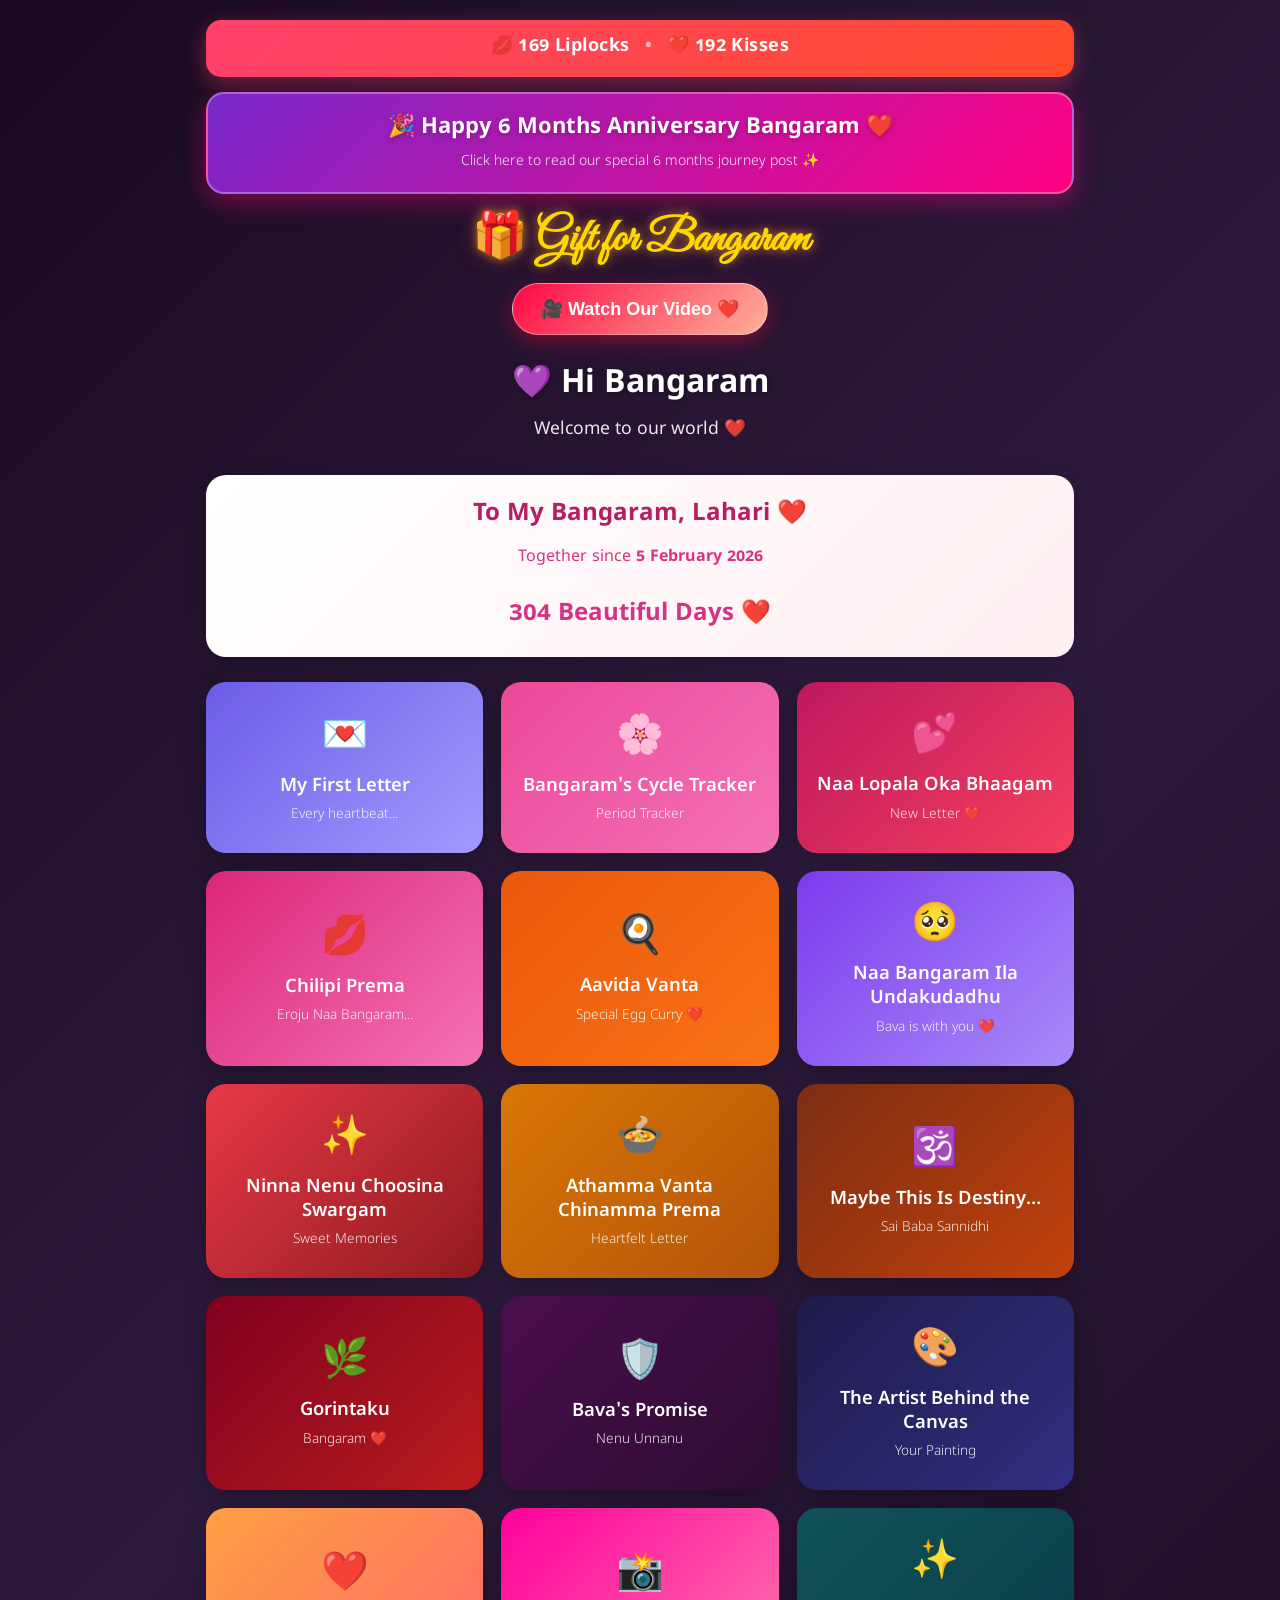
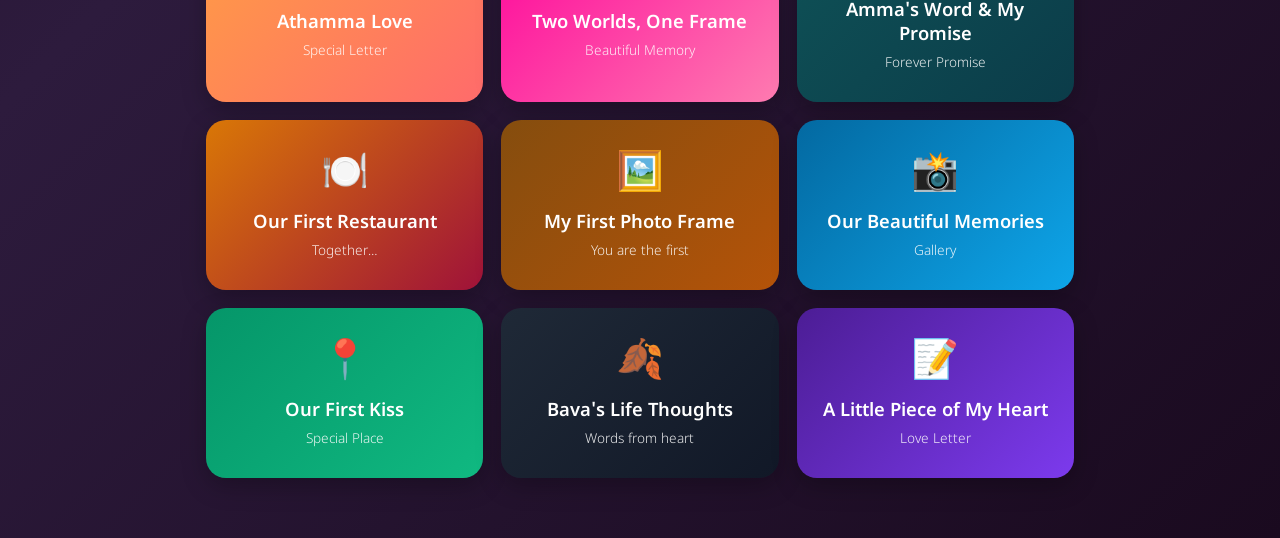
==== commit 70d8b913: "Add files via upload" ====
--- a/index.html
+++ b/index.html
@@ -207,8 +207,10 @@
         .btn-newletter { background: linear-gradient(135deg, #be185d 0%, #f43f5e 100%); }
         .btn-chilipi { background: linear-gradient(135deg, #db2777 0%, #f472b6 100%); }
         .btn-aavida { background: linear-gradient(135deg, #ea580c 0%, #f97316 100%); }
+        .btn-ilaundaku { background: linear-gradient(135deg, #7c3aed 0%, #a78bfa 100%); }
 
         /* ===== MODAL STYLES ===== */
+
 
 
         .modal-overlay {
@@ -532,11 +534,18 @@
             <span class="teaser">Special Egg Curry ❤️</span>
         </button>
 
+        <button class="page-btn btn-ilaundaku" onclick="openModal('ilaundakuModal')">
+            <span class="emoji">🥺</span>
+            <span class="title">Naa Bangaram Ila Undakudadhu</span>
+            <span class="teaser">Bava is with you ❤️</span>
+        </button>
+
         <button class="page-btn btn-swargam" onclick="openModal('swargamModal')">
             <span class="emoji">✨</span>
             <span class="title">Ninna Nenu Choosina Swargam</span>
             <span class="teaser">Sweet Memories</span>
         </button>
+
 
 
 
@@ -931,6 +940,96 @@
     </div>
 </div>
 
+<!-- Naa Bangaram Ila Undakudadhu Modal -->
+<div id="ilaundakuModal" class="modal-overlay">
+    <button class="modal-close-btn" onclick="closeModal('ilaundakuModal')">✕</button>
+    <div class="modal-bg-slideshow"><div class="modal-slide"></div><div class="modal-slide"></div></div>
+    <div class="modal-bg-overlay"></div>
+    <div class="modal-wrapper">
+        <article class="modal-blog-card">
+            <header>
+                <span class="modal-badge">From Bava</span>
+                <h1>Naa Bangaram Ila Undakudadhu… ❤️</h1>
+                <div class="modal-sub-heading">Bangaram…</div>
+            </header>
+            <div class="modal-content" style="text-align:justify; line-height:1.9;">
+                <p>Naa Bangaram ni nenu ila chudalekapothunna…</p>
+                <p>Adi ala dull ga, edupu mokham tho unte naaku chala baadha ga undi. ❤️</p>
+                <p>Enta vaddu anukunna…</p>
+                <p>Dhairyam raavatledu.</p>
+                <p>Endukante naa Bangaram ala baadhapaduthu unte, nenu maatram normal ga ela undagalanu?</p>
+                <p>Daani confusion…</p>
+                <p>Daani bhayam…</p>
+                <p>Daani tension…</p>
+                <p>Ivanni chusthunte naaku lopala edo teliyani bhayam puttuthundi.</p>
+                <p>Nuvvu entha confusion lo unna sare Bangaram…</p>
+                <p>Naaku maatram oka vishayam chala clear.</p>
+                <p>Nee meeda naaku unna prema gurinchi.</p>
+                <p>Mana meeda naaku unna nammakam gurinchi.</p>
+                <p>Nuvvu na meeda chupinchina prema gurinchi.</p>
+                <p>Ee rendu kalipi chusthe…</p>
+                <p class="modal-highlight">Ninnu ila baadhapaduthu choodatam naa valla kaadu.</p>
+                <p>Nuvvu edusthunte…</p>
+                <p>Naa manasu kuda edusthundi.</p>
+                <p>Nuvvu bhayapadithe…</p>
+                <p>Naa gunde kuda bhayapaduthundi.</p>
+                <p>Nuvvu confusion lo unte…</p>
+                <p>Nenu em cheyyalo teliyaka nenu kuda kumilipothanu.</p>
+                <p>Kani oka vishayam maatram…</p>
+                <p class="modal-gold">Ninnu nenu naa jeevitham nundi vadulukolenu.</p>
+                <p>Endukante nuvvu naaku oka person kaadhu Bangaram…</p>
+                <p>Nuvve naa oopiri.</p>
+                <p>Nuvve naa pranam.</p>
+                <p>Nuvve naa jeevitham.</p>
+                <p>Nuvvu leni naa jeevitham…</p>
+                <p>Naaku nijanga oka cheekati la anipisthundi.</p>
+                <p>Anduke ee situation lo kuda nenu nee cheyyi vadalanu.</p>
+                <p>Nee confusion ni nenu force cheyyanu.</p>
+                <p>Nee bhayani nenu takkuva cheyyanu.</p>
+                <p>Nee tension ni nenu ignore cheyyanu.</p>
+                <p>Nuvvu edurukuntunna prathi feeling ni nenu nee pakkana nilabadi edurukunta.</p>
+                <p>Endukante…</p>
+                <p class="modal-highlight">Nuvvu na Bangaram.</p>
+                <p>A Baba ela aithe manam iddaram kalusukune la chesaro…</p>
+                <p>Manaki teliyani daari lo nunchi okarinokaram teesukochi mana iddari madhya ee bandham create chesaro…</p>
+                <p class="modal-gold">Ade Baba mana pelli kuda jarige la chestharani nenu nammutunnanu. ❤️</p>
+                <p>Adi naa aasa.</p>
+                <p>Adi naa korika.</p>
+                <p>Adi naa nammakam.</p>
+                <p>Kani aa roju varaku…</p>
+                <p>Nee pakkana nenu untanu.</p>
+                <p>Nuvvu bhayapadithe dhairyam isthanu.</p>
+                <p>Nuvvu edisthe nee kanneellu thudusthanu.</p>
+                <p>Nuvvu confusion lo unte nee pakkana kurchoni maatladathanu.</p>
+                <p>Nuvvu navvithe…</p>
+                <p>Aa navvu choosi nenu kuda navvuthanu.</p>
+                <p>Naa Bangaram mokham meeda unna aa chirunavvu…</p>
+                <p class="modal-gold">Eppatiki povakunda chuskunta ani Baba ki eeroju nenu maata isthunnanu. ❤️</p>
+                <p>Naa daggara prathi problem ki answer undakapovachu…</p>
+                <p>Kani oka answer maatram eppudu untundi—</p>
+                <p class="modal-highlight" style="text-align:center; font-size:1.2rem;">“Bava unnaadu.”</p>
+                <p>Nuvvu entha confusion lo unna…</p>
+                <p>Entha bhayapadina…</p>
+                <p>Entha tension padina…</p>
+                <p class="modal-gold">Bava nee pakkane untadu. ❤️</p>
+                <p>Naa Bangaram…</p>
+                <p>Nee mokham meeda malli aa chinna navvu chudali.</p>
+                <p>Adi vachina roju…</p>
+                <p class="modal-highlight">Naa prapancham malli veluguthundi. ❤️</p>
+                <p>Love you naa Bangarammm…</p>
+                <p>Nee baadha naa baadha.</p>
+                <p>Nee navvu naa santhosham.</p>
+                <p>Nee jeevitham… naa jeevitham. ❤️</p>
+                <p class="modal-gold" style="text-align:center; margin-top:25px;">— Nee Bava, eppatiki nee pakkane. ❤️</p>
+            </div>
+            <footer class="modal-sign-off">
+                <h2>Bava is always with you ❤️</h2>
+                <p class="modal-forever-tag">Nee pakkane untadu ❤️</p>
+            </footer>
+        </article>
+    </div>
+</div>
+
 <!-- 2. Swargam Modal -->
 
 <div id="swargamModal" class="modal-overlay">
@@ -943,6 +1042,7 @@
             <header>
                 <span class="modal-badge">Sweet Memories</span>
                 <h1>Ninna Nenu Choosina Swargam… ❤️</h1>
+
                 <div class="modal-sub-heading">Bangarammmmm…</div>
             </header>
 
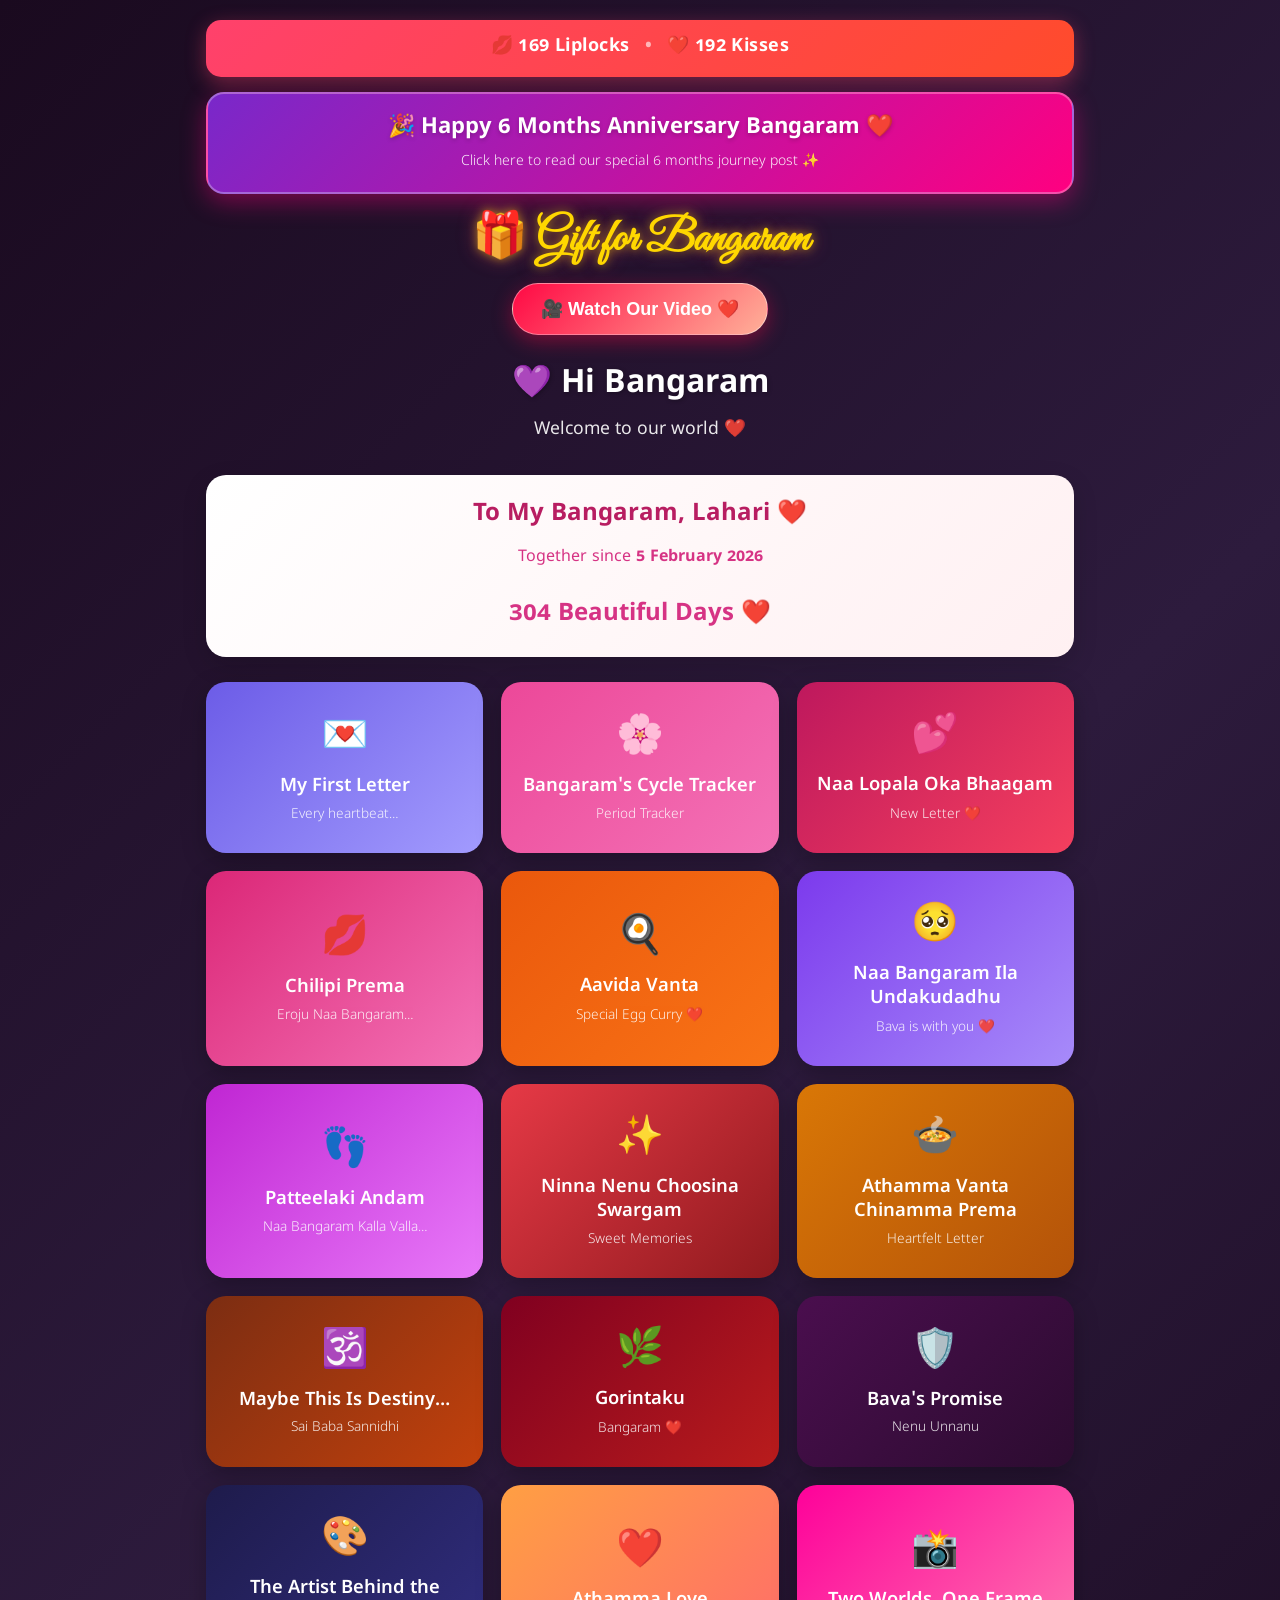
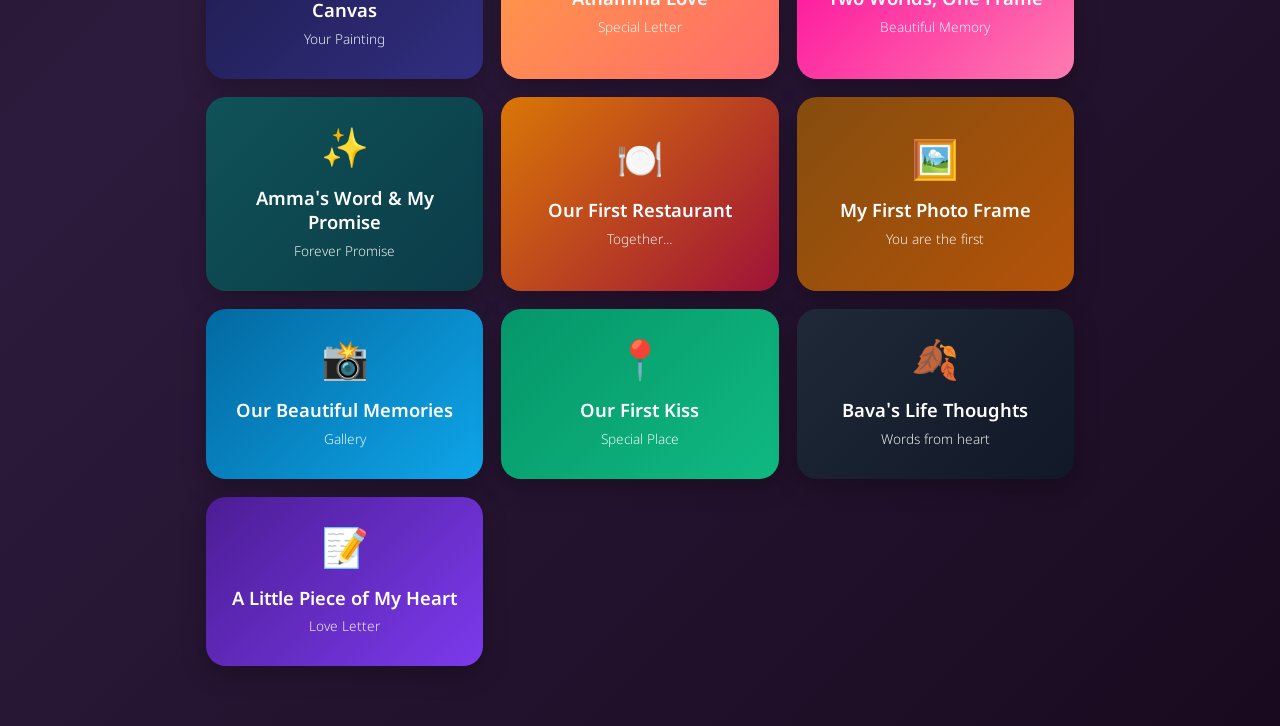
==== commit 0b13bb9c: "Add files via upload" ====
--- a/index.html
+++ b/index.html
@@ -208,8 +208,10 @@
         .btn-chilipi { background: linear-gradient(135deg, #db2777 0%, #f472b6 100%); }
         .btn-aavida { background: linear-gradient(135deg, #ea580c 0%, #f97316 100%); }
         .btn-ilaundaku { background: linear-gradient(135deg, #7c3aed 0%, #a78bfa 100%); }
+        .btn-patteelu { background: linear-gradient(135deg, #c026d3 0%, #e879f9 100%); }
 
         /* ===== MODAL STYLES ===== */
+
 
 
 
@@ -540,11 +542,18 @@
             <span class="teaser">Bava is with you ❤️</span>
         </button>
 
+        <button class="page-btn btn-patteelu" onclick="openModal('patteeluModal')">
+            <span class="emoji">👣</span>
+            <span class="title">Patteelaki Andam</span>
+            <span class="teaser">Naa Bangaram Kalla Valla…</span>
+        </button>
+
         <button class="page-btn btn-swargam" onclick="openModal('swargamModal')">
             <span class="emoji">✨</span>
             <span class="title">Ninna Nenu Choosina Swargam</span>
             <span class="teaser">Sweet Memories</span>
         </button>
+
 
 
 
@@ -1030,6 +1039,64 @@
     </div>
 </div>
 
+<!-- Patteelaki Andam Modal -->
+<div id="patteeluModal" class="modal-overlay">
+    <button class="modal-close-btn" onclick="closeModal('patteeluModal')">✕</button>
+    <div class="modal-bg-slideshow"><div class="modal-slide"></div><div class="modal-slide"></div></div>
+    <div class="modal-bg-overlay"></div>
+    <div class="modal-wrapper">
+        <article class="modal-blog-card">
+            <header>
+                <span class="modal-badge">Cute Love</span>
+                <h1>Patteelaki Andam Techindi Naa Bangaram Kalla Valla… ❤️</h1>
+                <div class="modal-sub-heading">Bangaram…</div>
+            </header>
+            <div class="modal-content" style="text-align:justify; line-height:1.9;">
+                <img src="https://raw.githubusercontent.com/dineshesarapu/bangaram/main/IMG_8582.jpeg" alt="Patteelu" class="featured-large-img" onerror="this.style.display='none'">
+
+                <p>Naa Bangaram gadi patteelu chaaaala andanga unnayi kadaaa… ❤️</p>
+                <p>Kani nijam cheppalante…</p>
+                <p class="modal-highlight">Aa andam patteeladi kaadhu… avi vesukunna aa kalla di. 🥹❤️</p>
+                <p>Aa chinna patteelu tana kaallaki inka andam techchayi.</p>
+                <p>Kani naaku maatram aa patteela kanna…</p>
+                <p>Aa patteelu dharinchina naa Bangaram kaalle chudali anipisthundi.</p>
+                <p>Oka chinna aasha undi Bangaram…</p>
+                <p>Oka roju nee aa kaalla daggara naa tala pettukoni…</p>
+                <p>Nee kaallani naa gundela meeda pettukoni…</p>
+                <p>Nuvvu pakkana kurchoni naatho kaburlu cheppali.</p>
+                <p>Nenu maatram aa kaallani chusthu…</p>
+                <p>Aa patteelu chese chinna chinna shabdaalu vintuu…</p>
+                <p class="modal-gold">Naa Bangaram tho alaane undipovali. ❤️</p>
+                <p>Nee aa kaallu eppudu kandipokudadhu.</p>
+                <p>Eppudu noppi raavadhu.</p>
+                <p>Eppudu alisipokudadhu.</p>
+                <p>Aa kaallu eppudu sukumaaranga, santoshamga undali.</p>
+                <p>Endukante…</p>
+                <p>Aa kaallu nadichedi kevalam nee kosam kaadhu…</p>
+                <p class="modal-highlight">Naa vaipu kuda vastayi kadaa. ❤️</p>
+                <p>Naa daggariki nadichi vachina prathi aduguki…</p>
+                <p>Naa kosam vesina prathi aduguki…</p>
+                <p>Aa kaallani jeevitham antha jagrathaga chuskunta.</p>
+                <p>Patteelu entha andanga unna…</p>
+                <p>Vaatiki andam techchindi naa Bangaram.</p>
+                <p>Kani naa Bangaram kaallaki…</p>
+                <p class="modal-gold">Ee Bava prema inka konchem andam techchela chuskunta. ❤️</p>
+                <p>Naa Bangaram…</p>
+                <p>Nee kaallaki unna patteela shabdam kante…</p>
+                <p class="modal-highlight">Nee adugula shabdam naa intlo vinipinche roju kosam ee Bava eduruchusthunnadu. 🥹❤️</p>
+                <p>Naa Bangaram kaallu eppudu noppi lekunda…</p>
+                <p>eppudu sukumaaranga…</p>
+                <p>eppudu naa vaipu nadusthu undali.</p>
+                <p class="modal-gold" style="text-align:center; margin-top:20px;">Ade naa chinna korika. ❤️</p>
+            </div>
+            <footer class="modal-sign-off">
+                <h2>Love you naa Bangaram ❤️</h2>
+                <p class="modal-forever-tag">Nee adugula shabdam kosam eduruchusthunna 🥹</p>
+            </footer>
+        </article>
+    </div>
+</div>
+
 <!-- 2. Swargam Modal -->
 
 <div id="swargamModal" class="modal-overlay">
@@ -1041,6 +1108,7 @@
         <article class="modal-blog-card">
             <header>
                 <span class="modal-badge">Sweet Memories</span>
+
                 <h1>Ninna Nenu Choosina Swargam… ❤️</h1>
 
                 <div class="modal-sub-heading">Bangarammmmm…</div>
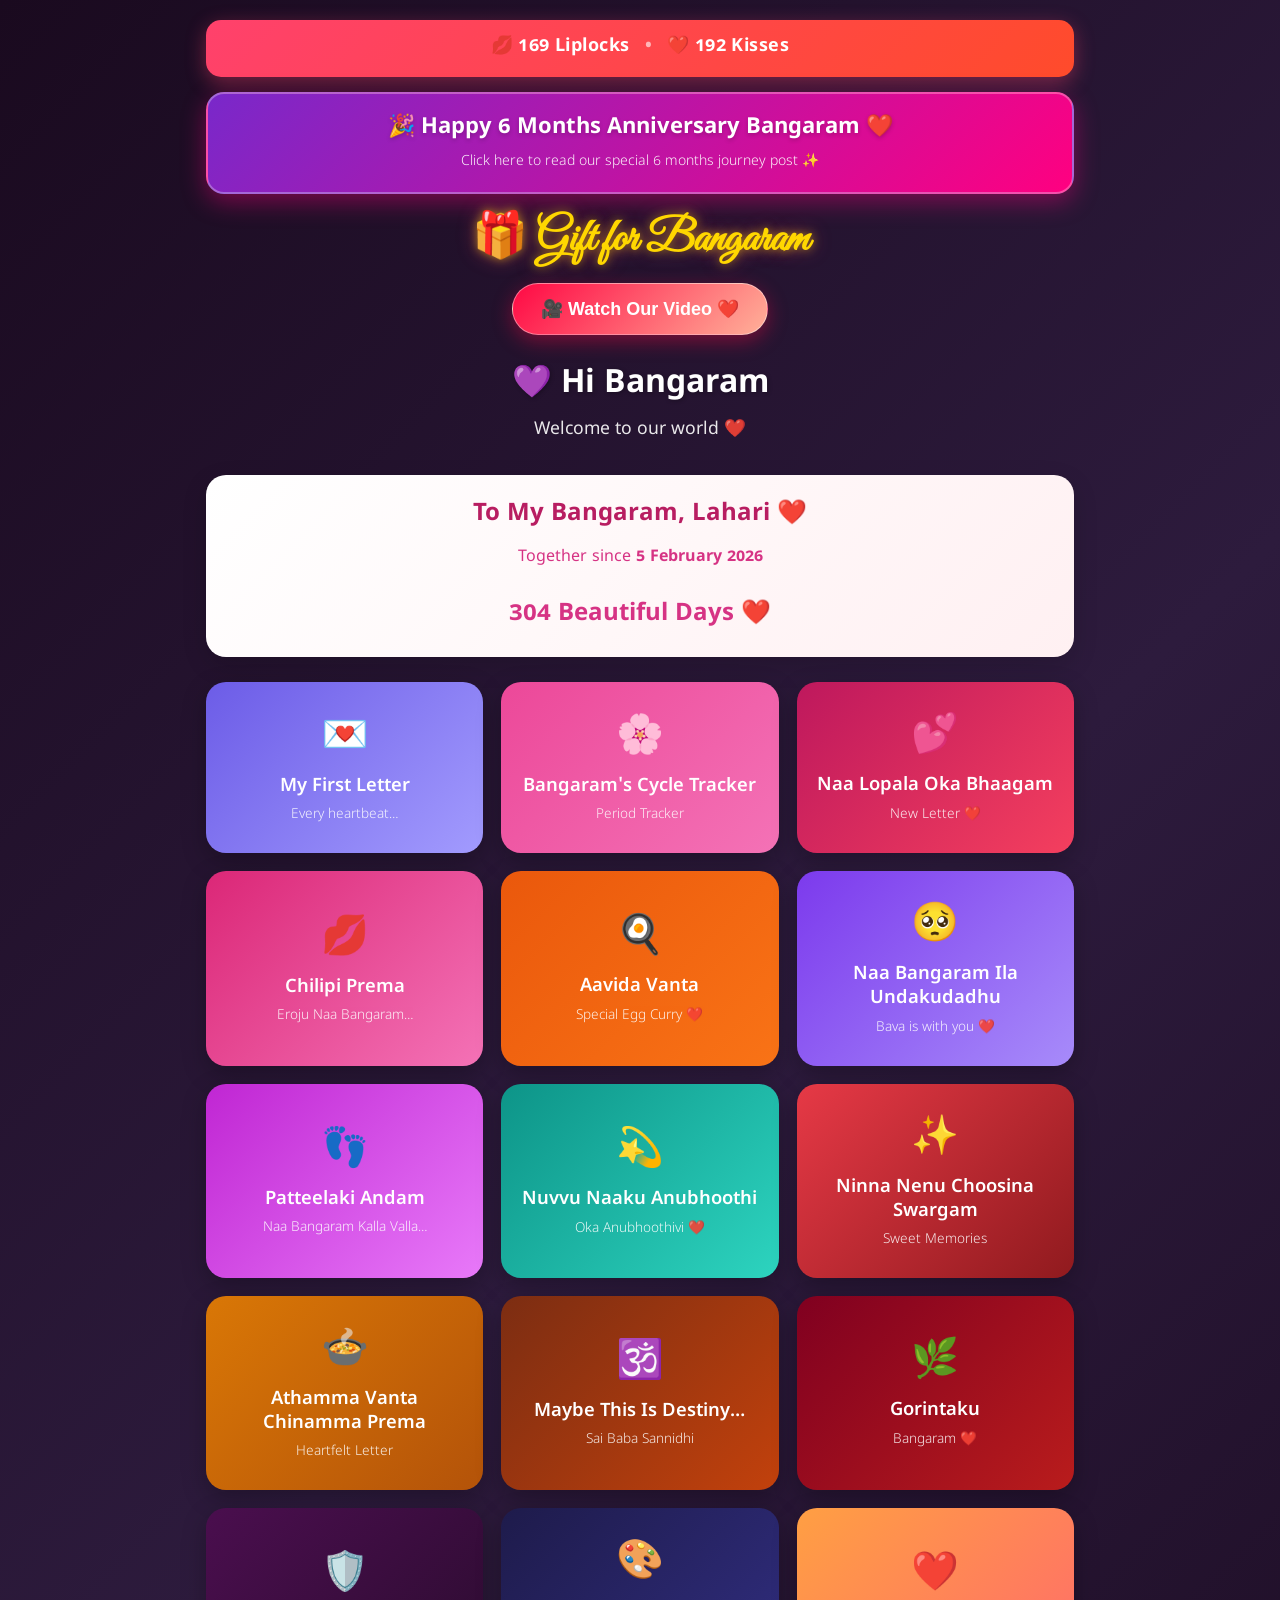
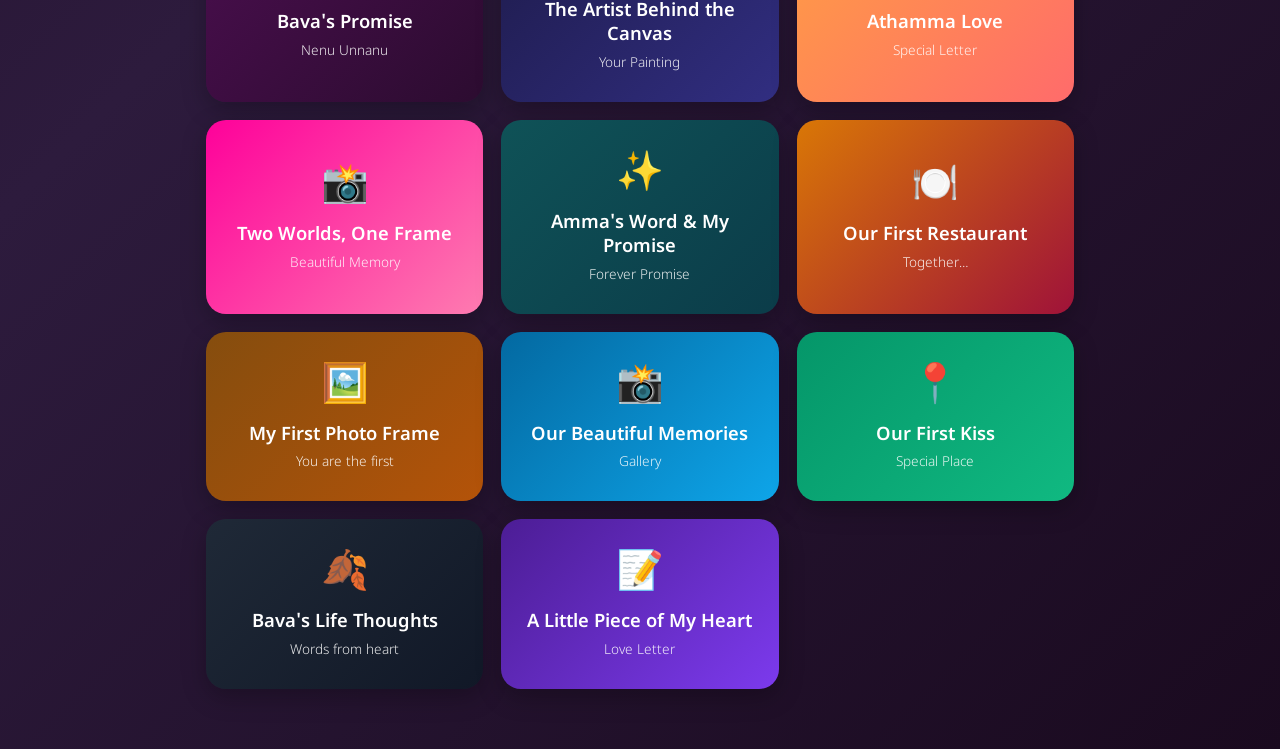
==== commit 7c63c976: "Add files via upload" ====
--- a/index.html
+++ b/index.html
@@ -209,8 +209,10 @@
         .btn-aavida { background: linear-gradient(135deg, #ea580c 0%, #f97316 100%); }
         .btn-ilaundaku { background: linear-gradient(135deg, #7c3aed 0%, #a78bfa 100%); }
         .btn-patteelu { background: linear-gradient(135deg, #c026d3 0%, #e879f9 100%); }
+        .btn-anubhoothi { background: linear-gradient(135deg, #0d9488 0%, #2dd4bf 100%); }
 
         /* ===== MODAL STYLES ===== */
+
 
 
 
@@ -548,11 +550,18 @@
             <span class="teaser">Naa Bangaram Kalla Valla…</span>
         </button>
 
+        <button class="page-btn btn-anubhoothi" onclick="openModal('anubhoothiModal')">
+            <span class="emoji">💫</span>
+            <span class="title">Nuvvu Naaku Anubhoothi</span>
+            <span class="teaser">Oka Anubhoothivi ❤️</span>
+        </button>
+
         <button class="page-btn btn-swargam" onclick="openModal('swargamModal')">
             <span class="emoji">✨</span>
             <span class="title">Ninna Nenu Choosina Swargam</span>
             <span class="teaser">Sweet Memories</span>
         </button>
+
 
 
 
@@ -1097,12 +1106,158 @@
     </div>
 </div>
 
+<!-- Nuvvu Naaku Anubhoothi Modal -->
+<div id="anubhoothiModal" class="modal-overlay">
+    <button class="modal-close-btn" onclick="closeModal('anubhoothiModal')">✕</button>
+    <div class="modal-bg-slideshow"><div class="modal-slide"></div><div class="modal-slide"></div></div>
+    <div class="modal-bg-overlay"></div>
+    <div class="modal-wrapper">
+        <article class="modal-blog-card">
+            <header>
+                <span class="modal-badge">Anubhoothi</span>
+                <h1>Naa Bangaram… Nuvvu Naaku Alavaatu Kaadhu, Oka Anubhoothivi ❤️</h1>
+                <div class="modal-sub-heading">Bangarammmmm…</div>
+            </header>
+            <div class="modal-content" style="text-align:justify; line-height:1.9;">
+                <p>Bangarammmmm,</p>
+                <p>Konni bandhalu mana life loki vachinappudu pedda sound tho raavu…</p>
+                <p>Chala silent ga vastayi.</p>
+                <p>Oka roju oka message la…</p>
+                <p>Oka roju oka call la…</p>
+                <p>Oka roju oka chinna smile la…</p>
+                <p>Teliyakunda mana roju lo oka part aipothayi.</p>
+                <p>Nuvvu kuda alane vachav.</p>
+                <p>Kani eppudo oka point daggara…</p>
+                <p>Naa roju lo oka part kaakunda,</p>
+                <p class="modal-highlight">naa roju motham aipoyav.</p>
+                <p>Ippudu poddhuna levagane phone chusthe nee gurthu…</p>
+                <p>Edaina manchi vishayam jarigithe first neetho cheppali anipisthundi…</p>
+                <p>Edaina baadha vasthe nee daggara ki vachi cheppali anipisthundi…</p>
+                <p>Oka funny thing kanipisthe…</p>
+                <p>“Idi naa Bangaram ki cheppali” ani anipisthundi.</p>
+                <p>Enduko telusa?</p>
+                <p>Nuvvu naa life lo important person ga undipoledu…</p>
+                <p class="modal-gold">Naa life ni share cheskune person aipoyav.</p>
+                <p>⸻</p>
+                <p>Naaku ippudu pedda pedda moments kanna…</p>
+                <p>Mana chinna chinna moments ekkuva ishtam.</p>
+                <p>Nuvvu reason lekunda kopam techukovadam…</p>
+                <p>Nenu ninnu tease cheyyadam…</p>
+                <p>Nuvvu permission adagakunda nee style lo rules pettadam… 😂</p>
+                <p>Nenu edo cheppagane nee face lo vachche aa expression…</p>
+                <p>Nenu konchem dooram velthunte nee edupu mokham…</p>
+                <p>Naa meeda jealous ayina sare bayata chupinchakunda act cheyyadam…</p>
+                <p>Tarvatha chinna reaction tho motham bayata petteseyadam…</p>
+                <p class="modal-highlight">Ivanni naa favourite memories. ❤️</p>
+                <p>Endukante mana prema ante naaku ippudu grand moments kaadhu…</p>
+                <p>Ilaanti chinna chinna vishayallo manam okarinokaram entha kalisipoyamo ade.</p>
+                <p>⸻</p>
+                <p>Oka roju…</p>
+                <p>Manam iddaram old aipotham.</p>
+                <p>Nenu appatiki kuda ninnu tease chesthune unta.</p>
+                <p>Nuvvu appatiki kuda…</p>
+                <p>“Bava, nuvvu maaravayya!” ani thittukuntu untav. 😂❤️</p>
+                <p>Mana hair colour maaripovachu…</p>
+                <p>Mana faces maaripovachu…</p>
+                <p>Mana bodies slow aipovachu…</p>
+                <p>Mana daggara unna technology maaripovachu…</p>
+                <p>Kani naaku oka vishayam maatram maarakudadhu.</p>
+                <p>Nuvvu edaina cheppali anipinchinappudu first Bava gurthuraavali.</p>
+                <p>Nee happiness lo…</p>
+                <p>Nee problems lo…</p>
+                <p>Nee decisions lo…</p>
+                <p>Nee fears lo…</p>
+                <p>Nee silly thoughts lo kuda…</p>
+                <p class="modal-gold">Bava ki oka permanent seat undali.</p>
+                <p>Nuvvu naatho anni cheppagalige freedom ni eppudu pogottukokudadhu.</p>
+                <p>Nenu nee lover ga undadam kanna…</p>
+                <p class="modal-highlight">Nee safest person ga undali anedi naaku ekkuva ishtam.</p>
+                <p>⸻</p>
+                <p>Bangaram…</p>
+                <p>Nenu nee life ni perfect ga chestha ani promise cheyyalenu.</p>
+                <p>Prathi problem ki solution istha ani kuda cheppalenu.</p>
+                <p>Kani oka maata maatram cheppagalanu…</p>
+                <p class="modal-gold">Nee problem vachinappudu ninnu alone ga feel avvanivvanu.</p>
+                <p>Nuvvu gelichina roju nee pakkana untanu.</p>
+                <p>Nuvvu odipoyina roju kuda nee pakkane untanu.</p>
+                <p>Nuvvu navvina roju nenu navvutha.</p>
+                <p>Nuvvu edchina roju…</p>
+                <p>Nee kanneellu aapadaniki mundu,</p>
+                <p>avi enduku vachayo vinadaniki try chestha.</p>
+                <p>Endukante ninnu marchipokunda chuskovadam ante…</p>
+                <p>Nee happy version ni maatrame premichadam kaadhu.</p>
+                <p class="modal-highlight">Nee complete version ni premichadam. ❤️</p>
+                <p>Nee kopam tho saha…</p>
+                <p>Nee pogaru tho saha…</p>
+                <p>Nee allari tho saha…</p>
+                <p>Nee bhayalatho saha…</p>
+                <p>Nee confusion tho saha…</p>
+                <p class="modal-gold">Nuvvu motham naaku kavali.</p>
+                <p>⸻</p>
+                <p>Oka chinna secret cheppana?</p>
+                <p>Nuvvu naaku ichina best gift…</p>
+                <p>Nee photos kaadhu.</p>
+                <p>Nee kisses kaadhu.</p>
+                <p>Nee vanta kaadhu.</p>
+                <p>Nee surprises kuda kaadhu.</p>
+                <p class="modal-highlight">“Bava” ani piliche nee voice. ❤️</p>
+                <p>Aa okka maata vinagane…</p>
+                <p>Naaku teliyakunda oka feeling vastundi—</p>
+                <p class="modal-gold">“Avunu… ee ammayi na life lo undi.”</p>
+                <p>Aa feeling chaalu.</p>
+                <p>Aa feeling kosame inka enno years ninnu love cheyyalani anipisthundi.</p>
+                <p>⸻</p>
+                <p>Naa Bangaram…</p>
+                <p>Mana story lo inka chala pages migili unnayi.</p>
+                <p>Konni pages lo navvulu untayi…</p>
+                <p>Konni pages lo fights untayi…</p>
+                <p>Konni pages lo tears untayi…</p>
+                <p>Konni pages lo trips untayi…</p>
+                <p>Konni pages lo family untundi…</p>
+                <p>Konni pages lo mana dreams untayi…</p>
+                <p>Inka konni pages lo…</p>
+                <p>“Maa Aavida…”</p>
+                <p>“Bava…”</p>
+                <p>“Mana pillalu…”</p>
+                <p>“Mana illu…”</p>
+                <p>“Mana life…”</p>
+                <p>ani untayi emo. ❤️</p>
+                <p>Aa pages ela raayalo naaku teliyadu.</p>
+                <p>Kani…</p>
+                <p class="modal-gold">Aa pages anni nee cheyyi pattukoni raayali.</p>
+                <p>Ade chaalu.</p>
+                <p>⸻</p>
+                <p>Naa Bangaram…</p>
+                <p>Nuvvu naa life lo vachina best incident kaadhu.</p>
+                <p class="modal-highlight">Nuvvu naa life ni marchina best feeling. ❤️</p>
+                <p>Nuvvu pakkana unte ordinary day kuda special aipothundi.</p>
+                <p>Nuvvu maatladithe silence kuda beautiful aipothundi.</p>
+                <p>Nuvvu navvithe naa day complete aipothundi.</p>
+                <p>Anduke…</p>
+                <p>Nuvvu naaku entha important ani nenu cheppadam kanna…</p>
+                <p>Oka roju nuvvu naa life ni venakki tirigi chusthe…</p>
+                <p class="modal-gold">“Ee Bava naa pakkana unnadu” ani feel ayithe…</p>
+                <p>Ade naa greatest achievement.</p>
+                <p>Naa Bangaram…</p>
+                <p>Naa life lo nuvvu undadam naa luck kaadhu…</p>
+                <p class="modal-highlight">naa life ki dorikina oka andamaina varam. ❤️</p>
+                <p class="modal-gold" style="text-align:center; margin-top:25px;">Eppatiki nee Bava. ❤️</p>
+            </div>
+            <footer class="modal-sign-off">
+                <h2>Eppatiki nee Bava ❤️</h2>
+                <p class="modal-forever-tag">Nuvvu naaku oka anubhoothi 💫</p>
+            </footer>
+        </article>
+    </div>
+</div>
+
 <!-- 2. Swargam Modal -->
 
 <div id="swargamModal" class="modal-overlay">
     <button class="modal-close-btn" onclick="closeModal('swargamModal')">✕</button>
     <div class="modal-bg-slideshow"><div class="modal-slide"></div><div class="modal-slide"></div></div>
     <div class="modal-bg-overlay"></div>
+
     <div class="modal-wrapper">
 
         <article class="modal-blog-card">
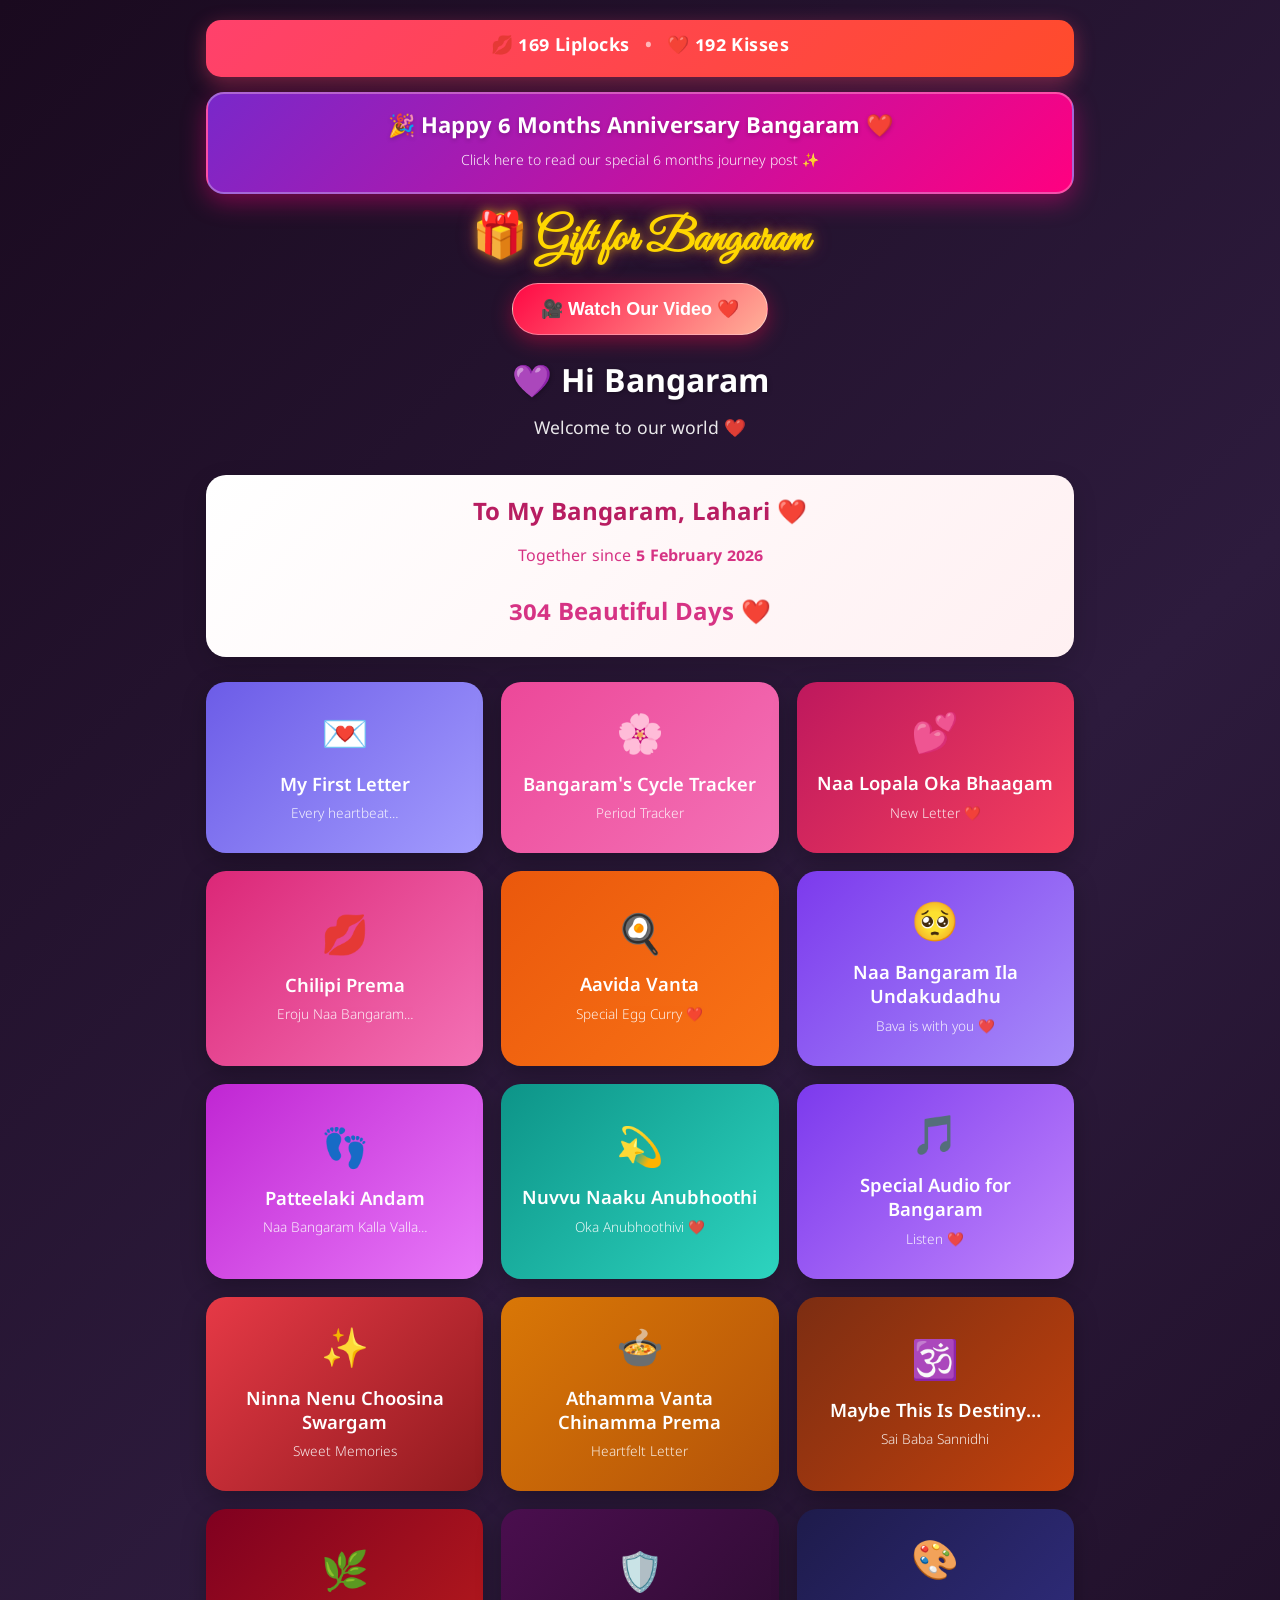
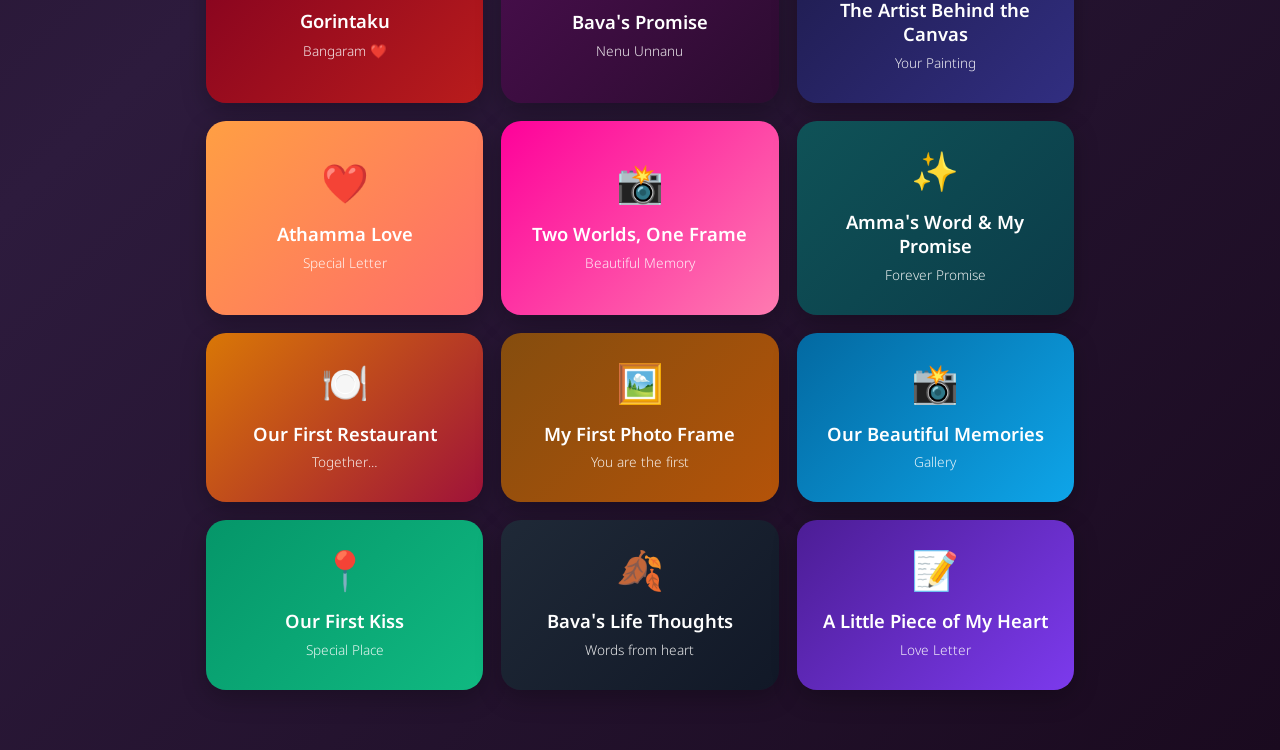
==== commit cda3320c: "Add files via upload" ====
--- a/index.html
+++ b/index.html
@@ -210,8 +210,10 @@
         .btn-ilaundaku { background: linear-gradient(135deg, #7c3aed 0%, #a78bfa 100%); }
         .btn-patteelu { background: linear-gradient(135deg, #c026d3 0%, #e879f9 100%); }
         .btn-anubhoothi { background: linear-gradient(135deg, #0d9488 0%, #2dd4bf 100%); }
+        .btn-audio { background: linear-gradient(135deg, #7c3aed 0%, #c084fc 100%); }
 
         /* ===== MODAL STYLES ===== */
+
 
 
 
@@ -556,11 +558,18 @@
             <span class="teaser">Oka Anubhoothivi ❤️</span>
         </button>
 
+        <button class="page-btn btn-audio" onclick="openModal('audioModal')">
+            <span class="emoji">🎵</span>
+            <span class="title">Special Audio for Bangaram</span>
+            <span class="teaser">Listen ❤️</span>
+        </button>
+
         <button class="page-btn btn-swargam" onclick="openModal('swargamModal')">
             <span class="emoji">✨</span>
             <span class="title">Ninna Nenu Choosina Swargam</span>
             <span class="teaser">Sweet Memories</span>
         </button>
+
 
 
 
@@ -1251,6 +1260,39 @@
     </div>
 </div>
 
+<!-- Special Audio Modal -->
+<div id="audioModal" class="modal-overlay">
+    <button class="modal-close-btn" onclick="closeAudioModal()">✕</button>
+    <div class="modal-bg-slideshow"><div class="modal-slide"></div><div class="modal-slide"></div></div>
+    <div class="modal-bg-overlay"></div>
+    <div class="modal-wrapper">
+        <article class="modal-blog-card" style="text-align:center;">
+            <header>
+                <span class="modal-badge">Special Gift</span>
+                <h1>🎵 Special Audio for Bangaram ❤️</h1>
+                <div class="modal-sub-heading">Listen with love…</div>
+            </header>
+            <div class="modal-content" style="padding: 30px 10px;">
+                <p style="margin-bottom: 25px; font-size: 1.1rem;">Naa Bangaram kosam special audio… ❤️</p>
+                
+                <audio id="specialAudio" controls style="width:100%; max-width:420px; border-radius:12px; margin: 0 auto; display:block;">
+                    <source src="https://cdn.jsdelivr.net/gh/dineshesarapu/bangaram@main/audio.mp3" type="audio/mpeg">
+                    <source src="https://raw.githubusercontent.com/dineshesarapu/bangaram/main/audio.mp3" type="audio/mpeg">
+                    Your browser does not support the audio element.
+                </audio>
+
+                <p style="margin-top: 30px; opacity: 0.85; font-size: 0.95rem;">
+                    Play chesi vintunte… naa prema feel avvali ❤️
+                </p>
+            </div>
+            <footer class="modal-sign-off">
+                <h2>Love you Bangaram ❤️</h2>
+                <p class="modal-forever-tag">Eppatiki nee Bava 🎵</p>
+            </footer>
+        </article>
+    </div>
+</div>
+
 <!-- 2. Swargam Modal -->
 
 <div id="swargamModal" class="modal-overlay">
@@ -1263,6 +1305,7 @@
         <article class="modal-blog-card">
             <header>
                 <span class="modal-badge">Sweet Memories</span>
+
 
                 <h1>Ninna Nenu Choosina Swargam… ❤️</h1>
 
@@ -1995,6 +2038,17 @@
     function closeModal(id) {
         document.getElementById(id).style.display = 'none';
         document.body.style.overflow = 'auto';
+        // Pause audio if closing audio modal
+        const audio = document.getElementById('specialAudio');
+        if (audio) audio.pause();
+    }
+
+    function closeAudioModal() {
+        const modal = document.getElementById('audioModal');
+        const audio = document.getElementById('specialAudio');
+        if (audio) audio.pause();
+        modal.style.display = 'none';
+        document.body.style.overflow = 'auto';
     }
 
     // Video Modal
@@ -2024,6 +2078,9 @@
             document.body.style.overflow = 'auto';
             const video = document.getElementById('myVideo');
             if (video) video.pause();
+            const audio = document.getElementById('specialAudio');
+            if (audio) audio.pause();
+
         }
     });
 
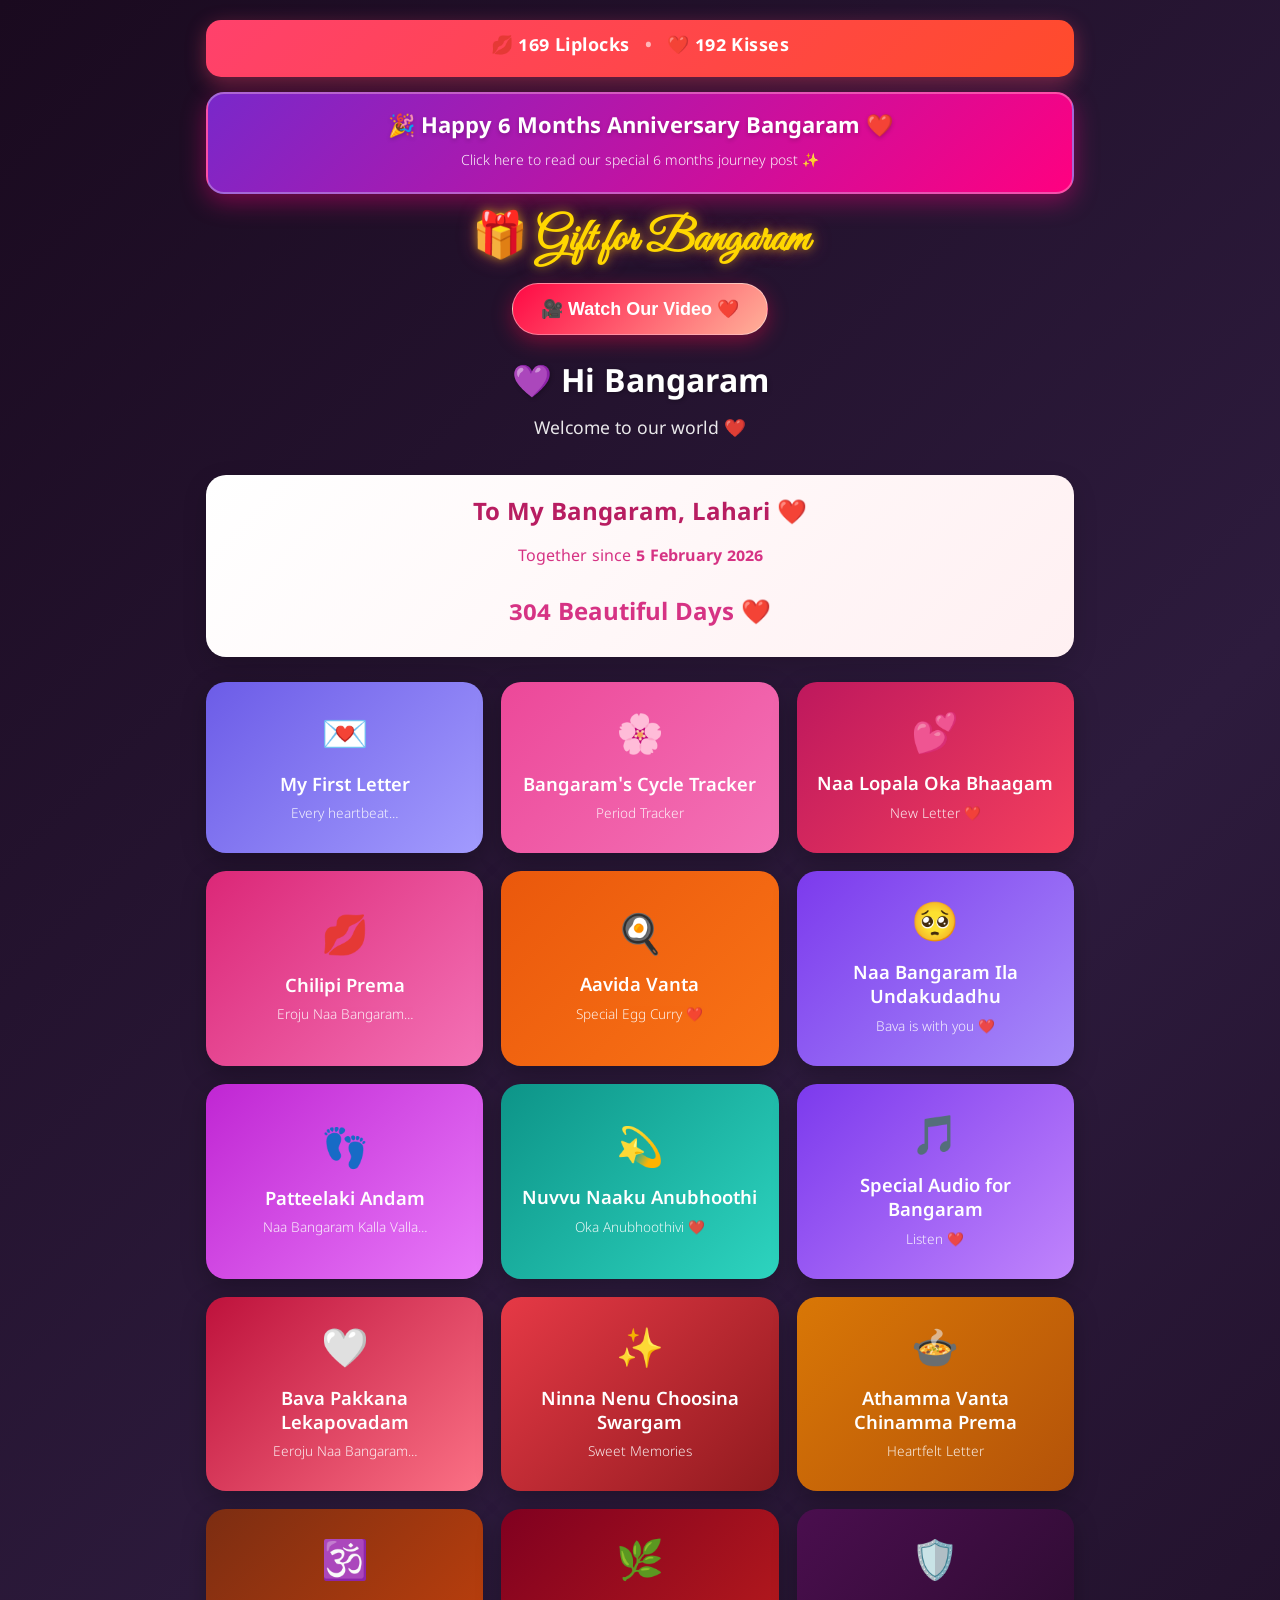
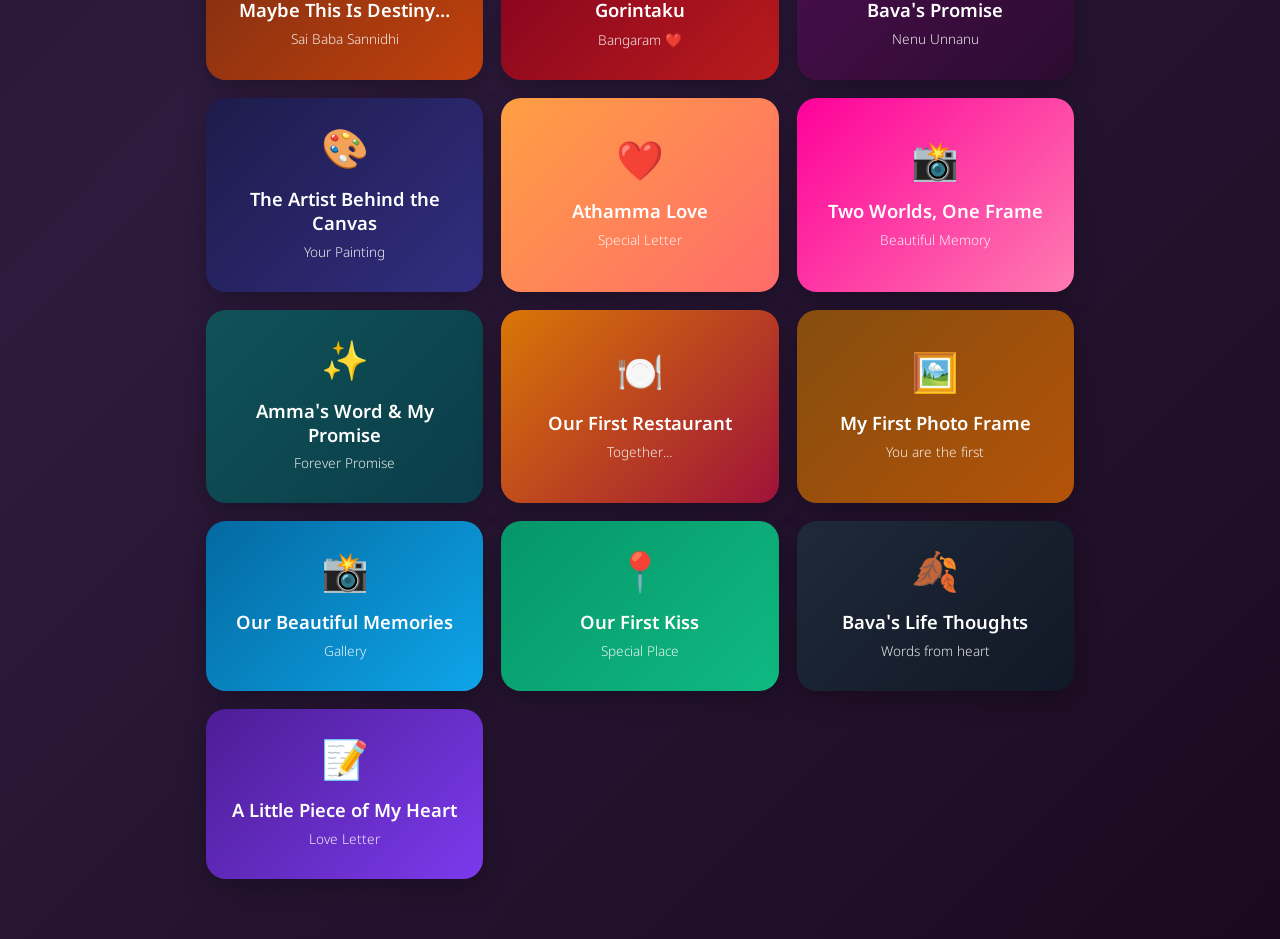
==== commit 605510de: "Add files via upload" ====
--- a/index.html
+++ b/index.html
@@ -211,8 +211,10 @@
         .btn-patteelu { background: linear-gradient(135deg, #c026d3 0%, #e879f9 100%); }
         .btn-anubhoothi { background: linear-gradient(135deg, #0d9488 0%, #2dd4bf 100%); }
         .btn-audio { background: linear-gradient(135deg, #7c3aed 0%, #c084fc 100%); }
+        .btn-pakkana { background: linear-gradient(135deg, #be123c 0%, #fb7185 100%); }
 
         /* ===== MODAL STYLES ===== */
+
 
 
 
@@ -564,11 +566,18 @@
             <span class="teaser">Listen ❤️</span>
         </button>
 
+        <button class="page-btn btn-pakkana" onclick="openModal('pakkanaModal')">
+            <span class="emoji">🤍</span>
+            <span class="title">Bava Pakkana Lekapovadam</span>
+            <span class="teaser">Eeroju Naa Bangaram…</span>
+        </button>
+
         <button class="page-btn btn-swargam" onclick="openModal('swargamModal')">
             <span class="emoji">✨</span>
             <span class="title">Ninna Nenu Choosina Swargam</span>
             <span class="teaser">Sweet Memories</span>
         </button>
+
 
 
 
@@ -1293,6 +1302,112 @@
     </div>
 </div>
 
+<!-- Bava Pakkana Lekapovadam Modal -->
+<div id="pakkanaModal" class="modal-overlay">
+    <button class="modal-close-btn" onclick="closeModal('pakkanaModal')">✕</button>
+    <div class="modal-bg-slideshow"><div class="modal-slide"></div><div class="modal-slide"></div></div>
+    <div class="modal-bg-overlay"></div>
+    <div class="modal-wrapper">
+        <article class="modal-blog-card">
+            <header>
+                <span class="modal-badge">From Bava</span>
+                <h1>Naa Bangaram Ki Ee Roju Bava Pakkana Lekapovadam… ❤️</h1>
+                <div class="modal-sub-heading">Bangaram…</div>
+            </header>
+            <div class="modal-content" style="text-align:justify; line-height:1.9;">
+                <p>Eeroju naa Bangaram ki periods vachayi…</p>
+                <p>Avi eppudu vachinavi aina naaku baadha gaane untundi. Kani ee roju aa baadha inka ekkuvaga anipisthundi.</p>
+                <p>Endukante…</p>
+                <p class="modal-highlight">Nenu paduthunna naa kashtam valla naa Bangaram pakkana undi chuskoleni paristhithi vachindi.</p>
+                <p>Adi naaku chala baadha.</p>
+                <p>Nenu pakkana unte…</p>
+                <p>Tana allari enjoy chesthu,</p>
+                <p>Tana tho navvuthu,</p>
+                <p>Tana tho edusthu,</p>
+                <p>Tana ki noppi ekkuva anipinchakunda kaburlu chepthu,</p>
+                <p>Tana attention divert chesthu…</p>
+                <p>Aa kashtam lo tana pakkana undevadini.</p>
+                <p>Tana ki amma avasaram anipinchakunda…tinipisthu</p>
+                <p>Tana daggara amma la prema chupinchevadini.</p>
+                <p>Tana ki nanna la anni idi lotu anipinchakunda…</p>
+                <p>Nanna la care chesevadini.</p>
+                <p>Tana allari chusi navvuthu,</p>
+                <p>Tana ni allari chesi navvinchi…</p>
+                <p>Thammudi la tana baadha marchipoyela chesevadini.</p>
+                <p>Ala…</p>
+                <p class="modal-gold">Amma, nanna, thammudu… anni nena ayyi Bava undevadu.</p>
+                <p>Kani eeroju…</p>
+                <p>Naa paristhithi valla aa chance kuda naaku ledu.</p>
+                <p>Adi nannu chala baadhapeduthundi.</p>
+                <p>Kani Bangaram…</p>
+                <p class="modal-highlight">Nenu pakkana lekapoyina bava care lo maatram eppudu lotu undadu undanivvanu</p>
+                <p>Ee Bava brathiki lo unna…</p>
+                <p>Lekakapoina</p>
+                <p>Em jarigina sare…</p>
+                <p>Naa Bangaram ki ibbandi anedi eppatiki rakunda chuskovali ane pichi prema maatram maaradu.</p>
+                <p>Naa jeevitham lo enni kashtalu unna…</p>
+                <p>Entha pressure unna…</p>
+                <p>Entha dooram unna…</p>
+                <p class="modal-gold">Naa allari kothi Bangaram ni chuskovadam naaku annitikanna ishtamaina kashtam</p>
+                <p>Endukante…</p>
+                <p>Nenu baadha padina sare parledhu.</p>
+                <p>Nenu edchina sare parledhu.</p>
+                <p>Naa problems nenu bharisthanu.</p>
+                <p class="modal-highlight">Kani naa Bangaram baadhapaduthunte maatram nenu tattukoleenu.</p>
+                <p>Anduke eeroju pakkana undalekapoyina…</p>
+                <p>Oka maata isthunna.</p>
+                <p class="modal-gold">Eppudu ilane ninnu chuskunta Bangaram.</p>
+                <p>Nee health…</p>
+                <p>Nee happiness…</p>
+                <p>Nee peace…</p>
+                <p>Nee navvu…</p>
+                <p>Ivanni naaku important.</p>
+                <p>Nenu pakkana unna roju aina…</p>
+                <p>Dooramga unna roju aina…</p>
+                <p class="modal-highlight">Bava care lo maatram eppudu lotu undadu. ❤️</p>
+                <p>⸻</p>
+                <p>Kani ee kashtam madhyalo naaku eeroju vachina oka happiness…</p>
+                <p>Ninnu entho nammakam tho me Maama photo ammai chala telivindi me amma la anna kshanam neku e bhada unte a ammai em analeda ane maaata naku entha aandandam dhairyam ichindi naa jeevitham bangaram entha important anedi malli telise la chesindi</p>
+                <p>Naa Bangaram meeda ayana entha nammakam pettukunaro naku ardam aindi</p>
+                <p>Naa mind lo unna tensions anni konchem sepu pakkaki vellipoyayi.</p>
+                <p>Naa life lo unna enni problems aina…</p>
+                <p>Aa moment naaku oka vishayam gurthu chesindi.</p>
+                <p class="modal-gold">Ee bandham lo nenu okkadini kaadhu.</p>
+                <p>Naa Bangaram ki nammakam kaliginche manushulu kuda naa pakkana unnaru.</p>
+                <p>Aa roju naaku inka oka strong decision vachindi…</p>
+                <p class="modal-highlight">Naa Bangaram cheyyi eppudu vadalakudadhu.</p>
+                <p>Entha kashtam vachina…</p>
+                <p>Entha bhada vachina…</p>
+                <p>Entha kastham vachina…</p>
+                <p>Aa cheyyi pattukoni undali.</p>
+                <p>Endukante…</p>
+                <p>Naa Bangaram ni chuskovadam naaku oka responsibility maatrame kaadhu.</p>
+                <p>Adi naa ishtam.</p>
+                <p>Adi naa happiness.</p>
+                <p class="modal-gold">Adi naa pichi prema. ❤️</p>
+                <p>Nuvvu baadhapadithe…</p>
+                <p>Ee Bava ki baadha.</p>
+                <p>Nuvvu navvithe…</p>
+                <p>Ee Bava ki prapancham motham dorikinattu.</p>
+                <p>Anduke…</p>
+                <p class="modal-highlight">Eeroju nee pakkana physically undalekapoyina, naa manasu maatram nee pakkane undi Bangaram.</p>
+                <p>Nee pain ni nenu teesukolenu.</p>
+                <p>Kani…</p>
+                <p class="modal-gold">Aa pain lo nuvvu ontariga feel avvakunda chuskovadaniki ee Bava eppudu untadu. ❤️</p>
+                <p>Love you naa Bangarammm…</p>
+                <p>Nee kashtam kanna naa kashtam pedda kaadhu.</p>
+                <p>Nee navvu kanna naa happiness pedda kaadhu.</p>
+                <p>Nee cheyyi kanna ee Bava ki important inkem ledu. ❤️</p>
+                <p class="modal-gold" style="text-align:center; margin-top:25px;">Eppatiki…<br>Nee Bava. ❤️</p>
+            </div>
+            <footer class="modal-sign-off">
+                <h2>Eppatiki Nee Bava ❤️</h2>
+                <p class="modal-forever-tag">Bava care lo eppudu lotu undadu 🤍</p>
+            </footer>
+        </article>
+    </div>
+</div>
+
 <!-- 2. Swargam Modal -->
 
 <div id="swargamModal" class="modal-overlay">
@@ -1303,6 +1418,7 @@
     <div class="modal-wrapper">
 
         <article class="modal-blog-card">
+
             <header>
                 <span class="modal-badge">Sweet Memories</span>
 
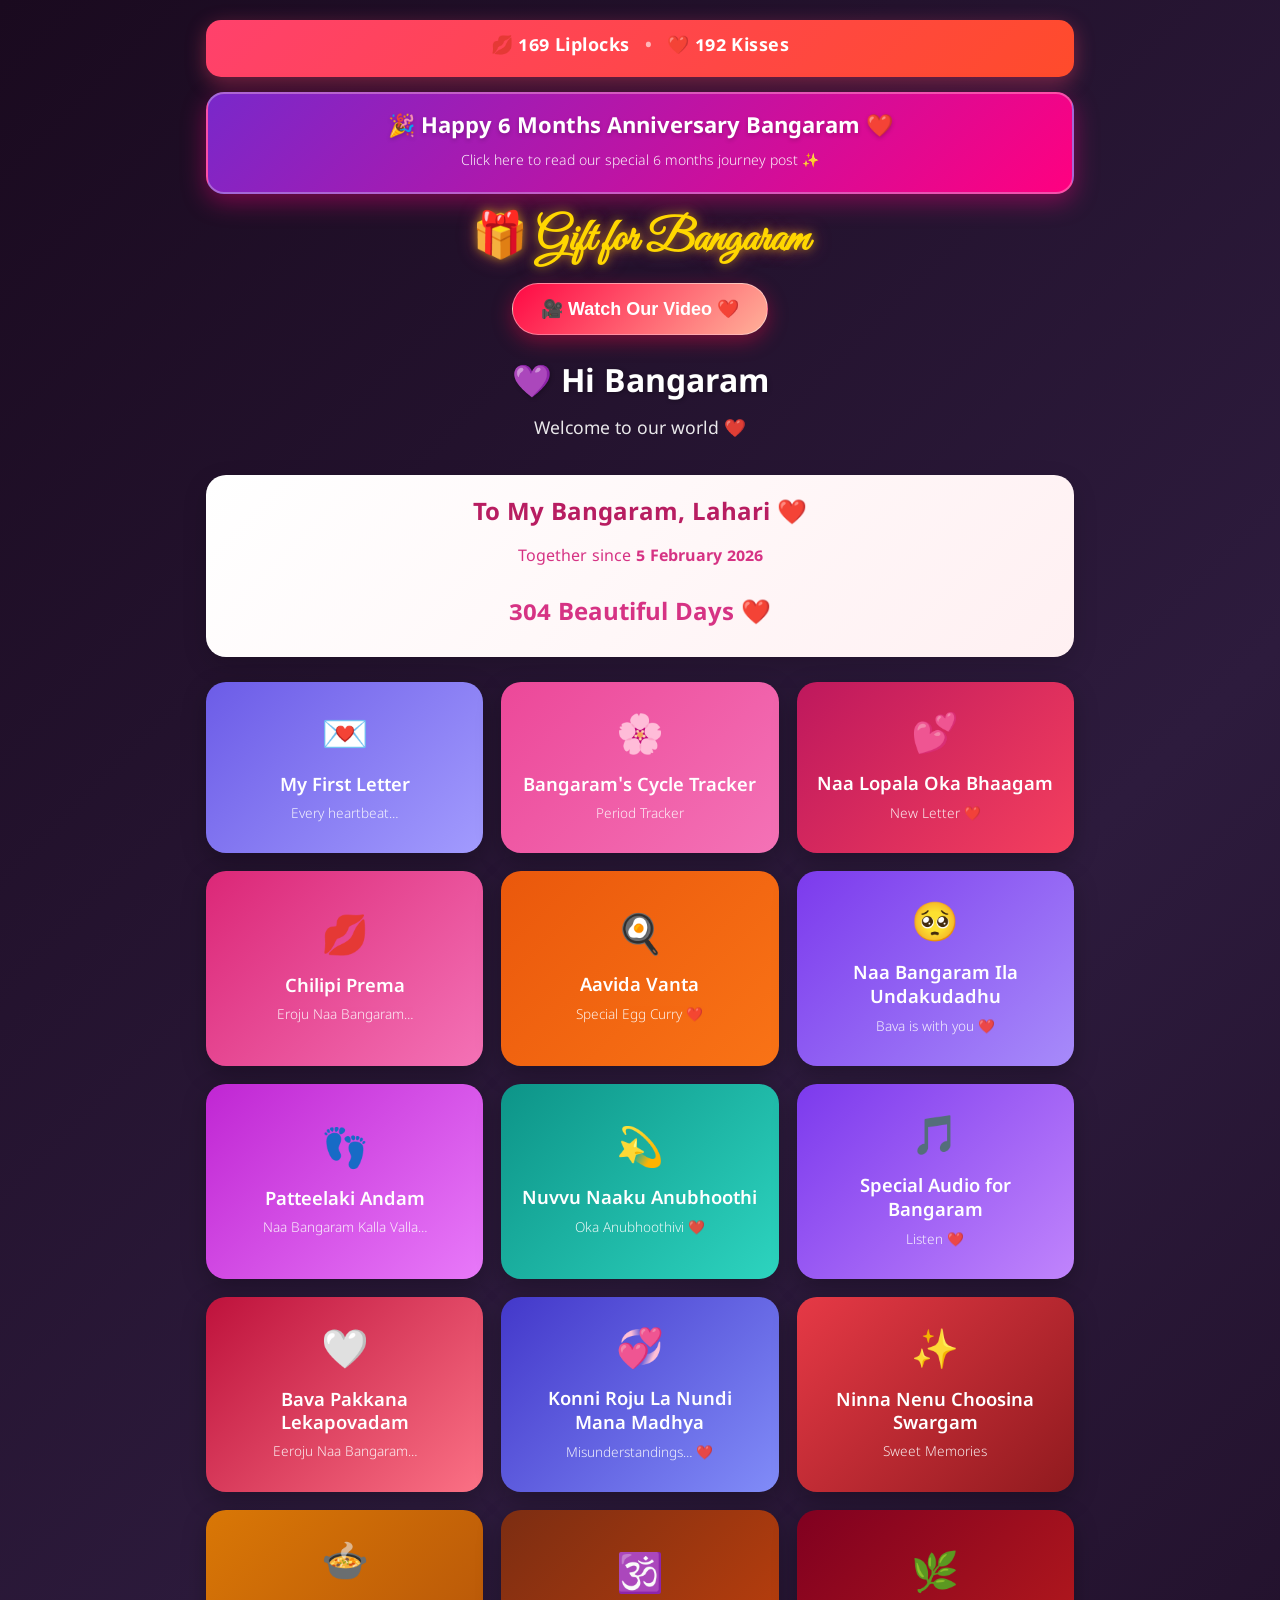
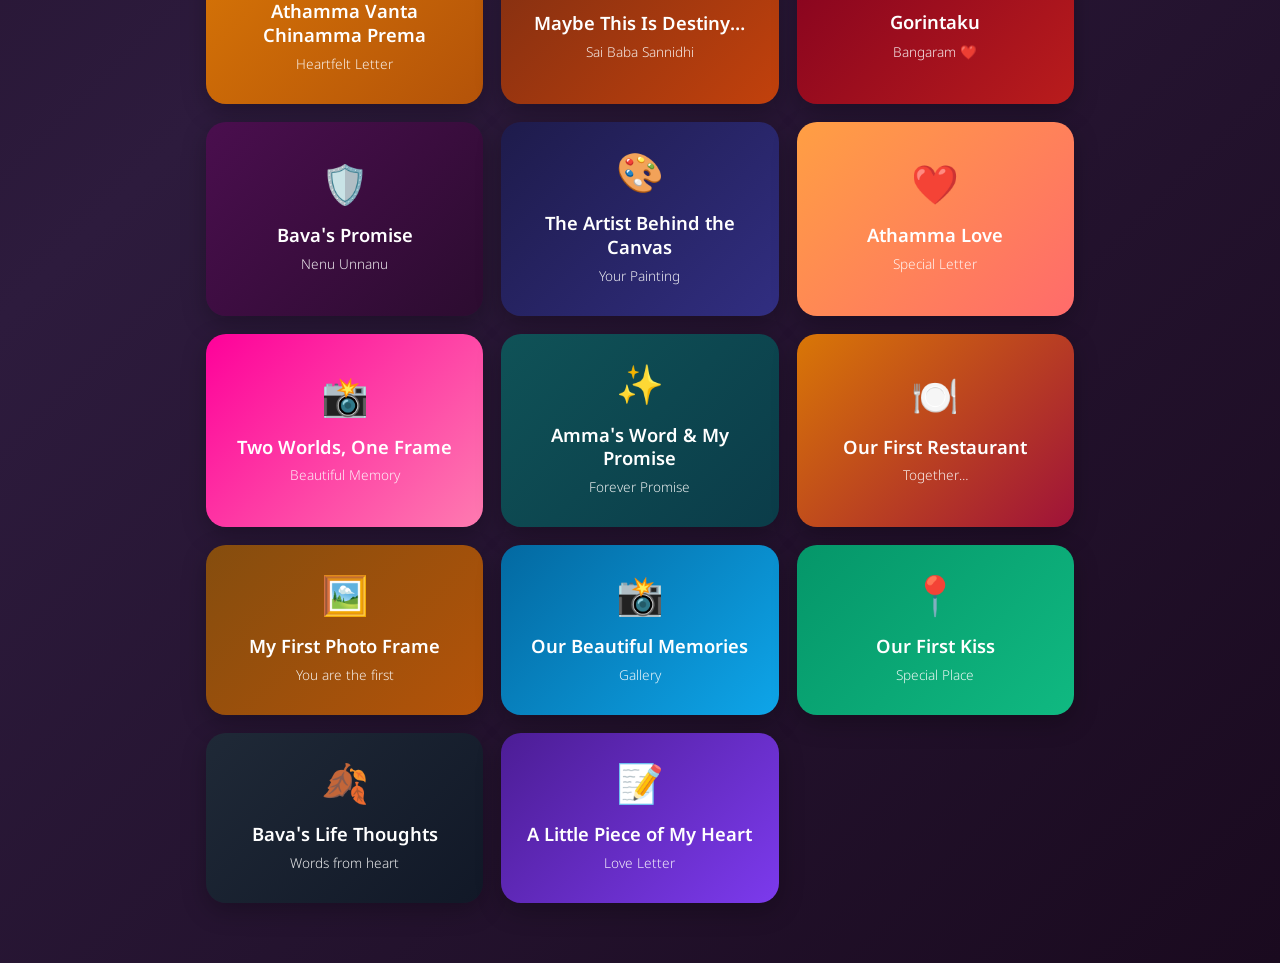
==== commit 40b4c46e: "Add files via upload" ====
--- a/index.html
+++ b/index.html
@@ -212,8 +212,10 @@
         .btn-anubhoothi { background: linear-gradient(135deg, #0d9488 0%, #2dd4bf 100%); }
         .btn-audio { background: linear-gradient(135deg, #7c3aed 0%, #c084fc 100%); }
         .btn-pakkana { background: linear-gradient(135deg, #be123c 0%, #fb7185 100%); }
+        .btn-madhya { background: linear-gradient(135deg, #4338ca 0%, #818cf8 100%); }
 
         /* ===== MODAL STYLES ===== */
+
 
 
 
@@ -572,11 +574,18 @@
             <span class="teaser">Eeroju Naa Bangaram…</span>
         </button>
 
+        <button class="page-btn btn-madhya" onclick="openModal('madhyaModal')">
+            <span class="emoji">💞</span>
+            <span class="title">Konni Roju La Nundi Mana Madhya</span>
+            <span class="teaser">Misunderstandings… ❤️</span>
+        </button>
+
         <button class="page-btn btn-swargam" onclick="openModal('swargamModal')">
             <span class="emoji">✨</span>
             <span class="title">Ninna Nenu Choosina Swargam</span>
             <span class="teaser">Sweet Memories</span>
         </button>
+
 
 
 
@@ -1408,6 +1417,101 @@
     </div>
 </div>
 
+<!-- Konni Roju La Nundi Mana Madhya Modal -->
+<div id="madhyaModal" class="modal-overlay">
+    <button class="modal-close-btn" onclick="closeModal('madhyaModal')">✕</button>
+    <div class="modal-bg-slideshow"><div class="modal-slide"></div><div class="modal-slide"></div></div>
+    <div class="modal-bg-overlay"></div>
+    <div class="modal-wrapper">
+        <article class="modal-blog-card">
+            <header>
+                <span class="modal-badge">From Bava</span>
+                <h1>Konni Roju La Nundi Mana Madhya… ❤️</h1>
+                <div class="modal-sub-heading">Bangarammmm…</div>
+            </header>
+            <div class="modal-content" style="text-align:justify; line-height:1.9;">
+                <p>Bangarammmm…</p>
+                <p>Konni days nundi evari dishti mana meeda tagilindo teliyadu…</p>
+                <p>Mana iddari madhya enno misunderstandings vachayi.</p>
+                <p>Kani vaatini nenu misunderstandings ani enduku antunnano telusa?</p>
+                <p>Friends madhya godavalu untayi…</p>
+                <p>Colleagues madhya godavalu untayi…</p>
+                <p>Kani bharya-bhartha la madhya kuda konni misunderstandings untayi.</p>
+                <p>Avi ante manam okarinokaram ardham cheskolekapoyina moments…</p>
+                <p>Leda nenu ninnu sariga ardham cheskolekapovadam…</p>
+                <p>Leda nuvvu nannu sariga ardham cheskolekapovadam.</p>
+                <p>Anthe.</p>
+                <p>Adi prema thaggipoyindani kaadhu.</p>
+                <p>Adi mana bandham balahinanga undani kaadhu.</p>
+                <p class="modal-highlight">A situations vachinappude manam okarinokaram entha premisthunnamo telusthundi. ❤️</p>
+                <p>Problem lenappudu pakkana undadam easy.</p>
+                <p>Kani tension unna time lo kuda…</p>
+                <p class="modal-gold">“Nuvvu pakkana unte chaalu” ani feel avvadame mana prema entha strong ga undo chepthundi.</p>
+                <p>Nijam cheppalante…</p>
+                <p>Ee madhya inni tensions vachina kuda, nuvvu pakkana unte Bava avi kuda enjoy chesthadu. 😜❤️</p>
+                <p>Nuvvu na meeda chupinche aa adhikaram…</p>
+                <p>Bava neku dress konali ani nuvvu pade aa aasha…</p>
+                <p>Nannu thitte aa thitlu…</p>
+                <p>Naa meeda nee chinna chinna kopalu…</p>
+                <p>Ivanni kuda Bava enjoy chesthadu.</p>
+                <p class="modal-highlight">Endukante aa kopam venaka kuda “Bava na vaadu” ane feeling undani naaku telusu. ❤️</p>
+                <p>Ala ani ninnu dooram pettali ani…</p>
+                <p>Ninnu vadileyali ani…</p>
+                <p class="modal-gold">Bava manasulo eppudu raadhu. Ranivvadu.</p>
+                <p>Aa roju naa Bangaram kosam dress shopping chesina prathi moment naaku entha exciting ga anipinchindo neeku telusa?</p>
+                <p>Akkada sales girl oka abbayi vachi dress konadam chusi surprise ga, appreciating ga chudatam kuda naaku chala nachindi.</p>
+                <p>Enduko…</p>
+                <p class="modal-gold">“Choodu… naa Bangaram kosam Bava entha happy ga shopping chesthunnado” ani naalo oka chinna garvam vachindi. 😌❤️</p>
+                <p>Inka…</p>
+                <p>Nuvvu tinalekapoyina aa prawn starter kuda naaku gammathuga anipinchindi. 😂❤️</p>
+                <p>Endukante…</p>
+                <p>“Bava nuvvu tinakapothe nenu tinanu” ani nuvvu cheppina aa maata…</p>
+                <p>Naaku entha dhairyam ichindo telusa?</p>
+                <p>Aa okka maata tho…</p>
+                <p class="modal-highlight">“Devudu manaki ichina bandham entha perfect ga undho… naa vaipu eppudu unnadu” ane feeling vachindi.</p>
+                <p>Aa moment lo konni tensions anni marchipoya.</p>
+                <p>Anduke…</p>
+                <p>“Anni marchipoyi vadiledam” ani Bava cheppadu ani anukoku.</p>
+                <p>Endukante…</p>
+                <p>Evari madhya aina gillikajjalu common. 😜</p>
+                <p>Manam kuda konchem kottukundam…</p>
+                <p>Konchem kopam techukundam…</p>
+                <p>Konchem okarinokaram tease cheskundam…</p>
+                <p>Konchem thittukundam…</p>
+                <p>Kani…</p>
+                <p class="modal-gold">Avi ayyaka malli inka ekkuva preminchukundam. ❤️</p>
+                <p>Endukante naaku kavalsindi godavalu leni relationship kaadhu.</p>
+                <p class="modal-highlight">Godavalu vachina kuda okarinokaram vadulukoni relationship.</p>
+                <p>Nuvvu na meeda adhikaram chupinchu.</p>
+                <p>Nannu thittu.</p>
+                <p>Nannu tease cheyyi.</p>
+                <p>Naa meeda kopam techuko.</p>
+                <p>Kani…</p>
+                <p class="modal-gold">Naa cheyyi maatram vadalaku.</p>
+                <p>Ee Bava kuda nee cheyyi vadaladu.</p>
+                <p>Evari dishti tagilina…</p>
+                <p>Enni misunderstandings vachina…</p>
+                <p>Enni gillikajjalu jarigina…</p>
+                <p class="modal-highlight">Mana madhya unna prema kanna avi eppudu peddavi kaavu. ❤️</p>
+                <p>Nuvvu naa Bangaram.</p>
+                <p>Nenu nee Bava.</p>
+                <p>Manam konchem kottukuntu…</p>
+                <p>Konchem navvukuntu…</p>
+                <p>Konchem thittukuntu…</p>
+                <p class="modal-gold">Life motham preminchukuntu undham. ❤️</p>
+                <p style="text-align:center; margin-top:25px;">Always yours…<br>
+                Nee Protector ❤️<br>
+                Nee Lover ❤️<br>
+                Nee Bava. 🫂❤️</p>
+            </div>
+            <footer class="modal-sign-off">
+                <h2>Always Yours ❤️</h2>
+                <p class="modal-forever-tag">Nee Bava 🫂</p>
+            </footer>
+        </article>
+    </div>
+</div>
+
 <!-- 2. Swargam Modal -->
 
 <div id="swargamModal" class="modal-overlay">
@@ -1418,6 +1522,7 @@
     <div class="modal-wrapper">
 
         <article class="modal-blog-card">
+
 
             <header>
                 <span class="modal-badge">Sweet Memories</span>
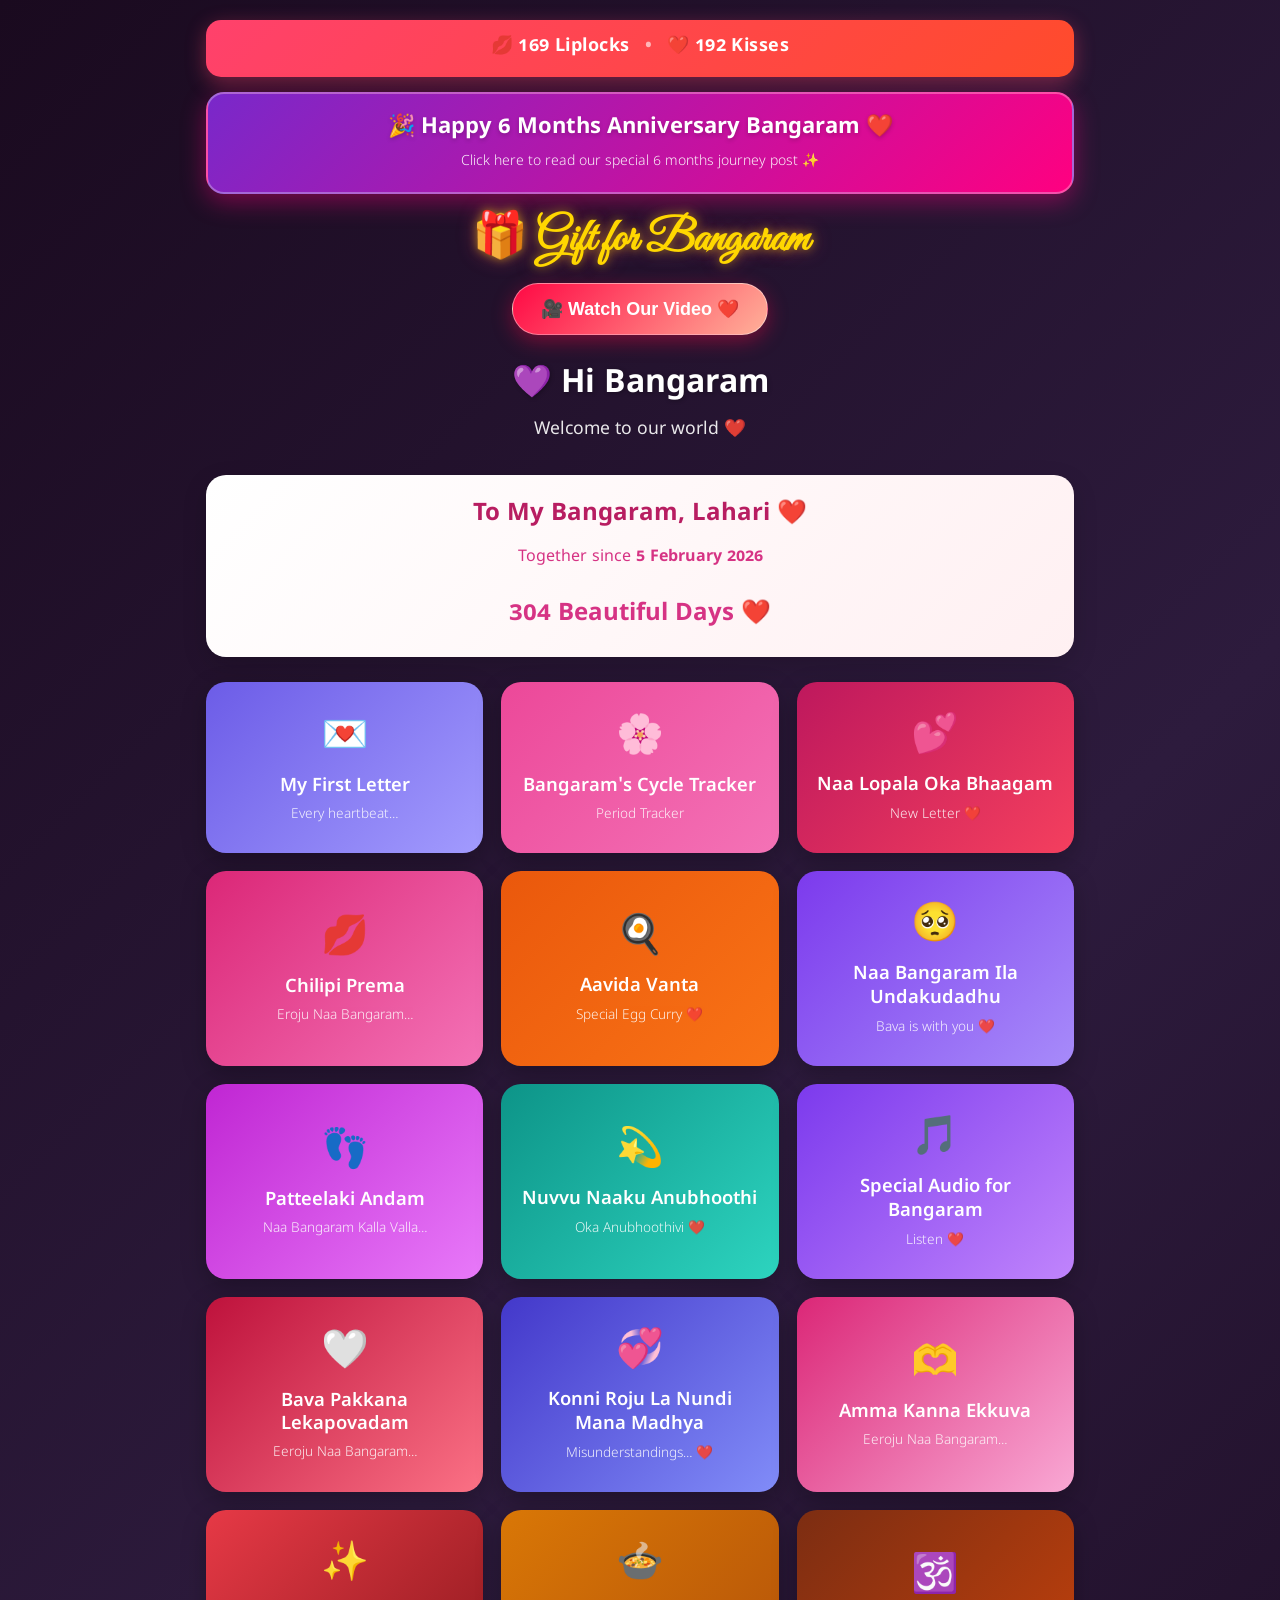
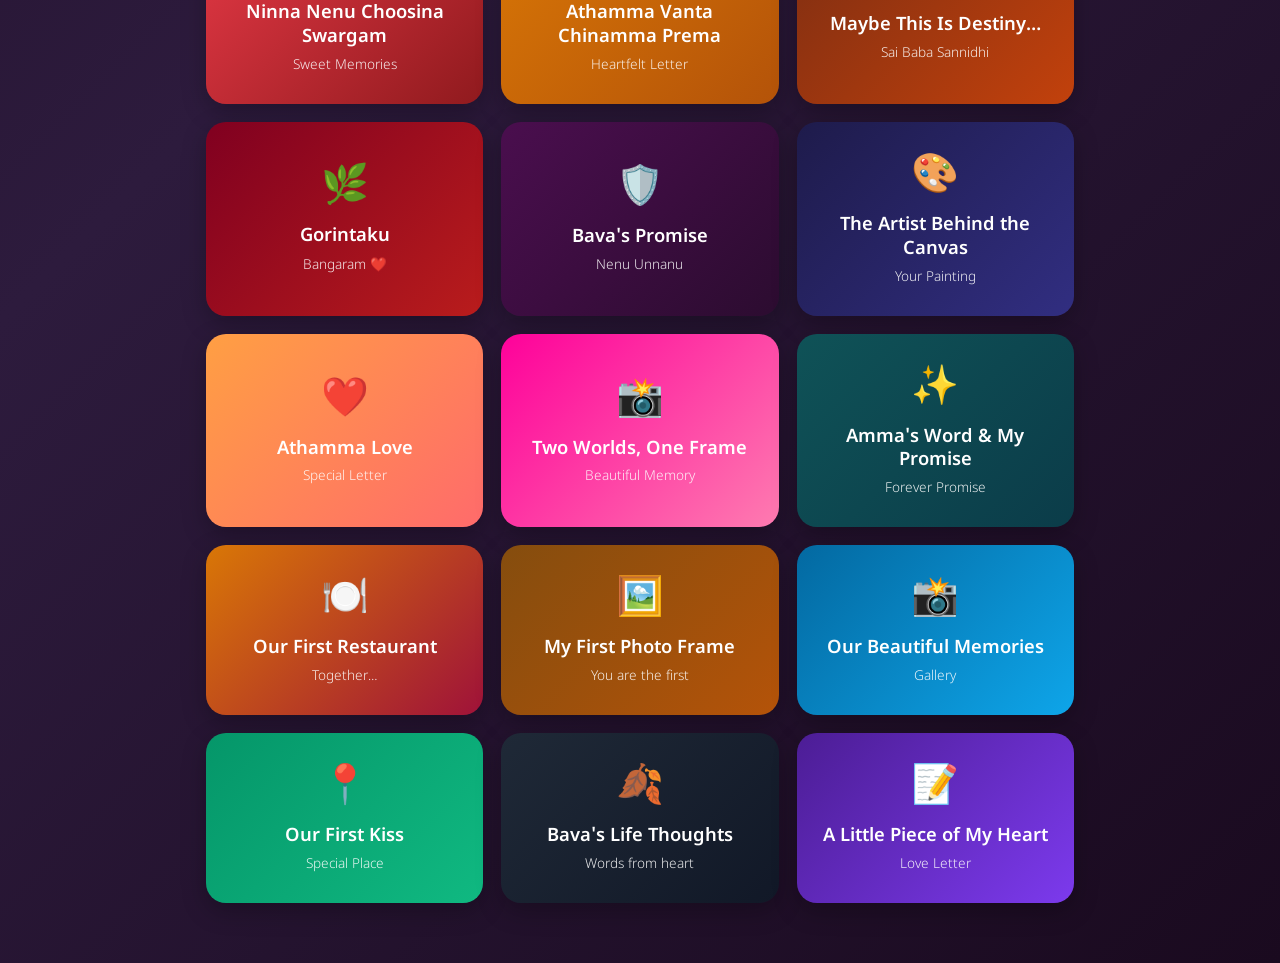
==== commit d3fbe49e: "Add files via upload" ====
--- a/index.html
+++ b/index.html
@@ -213,8 +213,10 @@
         .btn-audio { background: linear-gradient(135deg, #7c3aed 0%, #c084fc 100%); }
         .btn-pakkana { background: linear-gradient(135deg, #be123c 0%, #fb7185 100%); }
         .btn-madhya { background: linear-gradient(135deg, #4338ca 0%, #818cf8 100%); }
+        .btn-ammaekkuva { background: linear-gradient(135deg, #db2777 0%, #f9a8d4 100%); }
 
         /* ===== MODAL STYLES ===== */
+
 
 
 
@@ -580,11 +582,18 @@
             <span class="teaser">Misunderstandings… ❤️</span>
         </button>
 
+        <button class="page-btn btn-ammaekkuva" onclick="openModal('ammaekkuvaModal')">
+            <span class="emoji">🫶</span>
+            <span class="title">Amma Kanna Ekkuva</span>
+            <span class="teaser">Eeroju Naa Bangaram…</span>
+        </button>
+
         <button class="page-btn btn-swargam" onclick="openModal('swargamModal')">
             <span class="emoji">✨</span>
             <span class="title">Ninna Nenu Choosina Swargam</span>
             <span class="teaser">Sweet Memories</span>
         </button>
+
 
 
 
@@ -1512,6 +1521,101 @@
     </div>
 </div>
 
+<!-- Amma Kanna Ekkuva Modal -->
+<div id="ammaekkuvaModal" class="modal-overlay">
+    <button class="modal-close-btn" onclick="closeModal('ammaekkuvaModal')">✕</button>
+    <div class="modal-bg-slideshow"><div class="modal-slide"></div><div class="modal-slide"></div></div>
+    <div class="modal-bg-overlay"></div>
+    <div class="modal-wrapper">
+        <article class="modal-blog-card">
+            <header>
+                <span class="modal-badge">From Bava</span>
+                <h1>Eeroju Naa Bangarammm… Naaku Amma Kanna Ekkuva Anipinchindi ❤️</h1>
+                <div class="modal-sub-heading">Bangarammmm…</div>
+            </header>
+            <div class="modal-content" style="text-align:justify; line-height:1.9;">
+                <p>Bangarammmm…</p>
+                <p>Eeroju enduko teliyadu…</p>
+                <p class="modal-highlight">nuvvu naaku Amma kanna ekkuva anipinchav. ❤️</p>
+                <p>Nenu eppudo kaani ila low ga feel avvanu.</p>
+                <p>Kani last one month nundi naa work meeda, naa financials meeda sariga focus cheyalekapoyanu.</p>
+                <p>Daaniki naa leg problem kuda add ayyindi…</p>
+                <p>Konni vishayalu kalisi naaku chaala ibbandiga anipinchayi.</p>
+                <p>Enduko teliyadu…</p>
+                <p>Eppudo thappa naaku ila low ga anipinchadu.</p>
+                <p>Food vishayam lo kuda okasari alane anipinchindi.</p>
+                <p>Appudu kuda chaala baadha paddanu.</p>
+                <p>Kani eeroju kuda enduko manasulo konchem low ga anipinchindi.</p>
+                <p>Kadupulo baadha kanna…</p>
+                <p class="modal-gold">“Nannu chuskovadaniki evaru leru” ane feeling konchem ekkuvaga anipinchindi.</p>
+                <p>Alage last konni days nundi nenu chusthunna reels…</p>
+                <p>Avi kuda teliyakunda naa manasulo oka chinna lotu create chesayi.</p>
+                <p>Evariki cheppalo teliyadu…</p>
+                <p>Em cheppalo teliyadu…</p>
+                <p>Kani ninna chaala aakali vesindi.</p>
+                <p>Amma kuda dooranga undi.</p>
+                <p>Aa time lo…</p>
+                <p class="modal-highlight">Naa Bangaram naaku food order pettindi. ❤️</p>
+                <p>Nijam cheppalante…</p>
+                <p>Adi naaku chaala surprising ga anipinchindi.</p>
+                <p>Bayataki maatram…</p>
+                <p>“Enduku money waste chesthunnav?” ani anna. 😅</p>
+                <p>Kani naa manasulo maatram…</p>
+                <p class="modal-gold">Aa chinna vishayam naaku chaala pedda happiness ichindi. 🥺❤️</p>
+                <p>Endukante…</p>
+                <p>Nenu adagaledu.</p>
+                <p>Nenu cheppaledu.</p>
+                <p>Nuvvu naa situation ni observe chesi…</p>
+                <p>“Bava ki ippudu food kavali” ani anukoni order pettav.</p>
+                <p>Aa care…</p>
+                <p>Aa thought…</p>
+                <p>Aa chinna gesture…</p>
+                <p>Naaku entha nachindo naake teliyadu.</p>
+                <p>Konni saarlu manaki kavalsindi pedda pedda gifts kaavu Bangaram…</p>
+                <p>“Nuvvu tinnava?” ani adige oka person…</p>
+                <p>“Nuvvu tinakapothe nenu chuskunta” ane oka feeling…</p>
+                <p>“Nee gurinchi nenu alochisthunna” ani cheppe oka chinna action…</p>
+                <p>Anthe.</p>
+                <p>Avi jariginappudu…</p>
+                <p class="modal-highlight">Bava manasu chaala happy aipothundi. ❤️</p>
+                <p>Anduke bayataki nenu entha “money waste” ani anna kuda…</p>
+                <p class="modal-gold">Naa manasulo maatram ninnu hug cheskoni “Thank you Bangaram” ani cheppalanipinchindi. 🥺❤️</p>
+                <p>Nuvvu naaku life lo entha important anedi ilaanti chinna chinna moments lone naaku malli malli telusthundi.</p>
+                <p>Nuvvu naa lover maatrame kaadhu Bangaram…</p>
+                <p>Konni moments lo…</p>
+                <p>Amma la prema chupisthav.</p>
+                <p>Konni moments lo nanna la dhairyam isthav.</p>
+                <p>Konni moments lo thammudila allari chesthav.</p>
+                <p>Konni moments lo naa best friend la naa pakkana nilabadathav.</p>
+                <p>Anduke…</p>
+                <p class="modal-highlight">Eeroju naaku nuvvu Amma kanna ekkuva anipinchav ani cheppali anipinchindi. ❤️</p>
+                <p>Naa life lo enni problems unna…</p>
+                <p>Naa work ela unna…</p>
+                <p>Naa financial situation ela unna…</p>
+                <p>Naa mind entha tired ga unna…</p>
+                <p class="modal-gold">Nuvvu ila oka chinna care chupisthe chaalu… Bava malli konchem strong ga feel avuthadu.</p>
+                <p>Bangaram…</p>
+                <p>Bava ki life ichinanduku thank you. ❤️</p>
+                <p>Naa meeda Amma la prema chupinchinanduku thank you.</p>
+                <p>Naa meeda bhayam pettinanduku thank you.</p>
+                <p>Nenu weak ga unna moments lo naaku dhairyam ichinanduku thank you.</p>
+                <p>Nenu cheppakunda unna naa feelings ni kuda konni saarlu ardham cheskuntunnanduku thank you.</p>
+                <p>Nuvvu chese ilaanti chinna chinna panulu…</p>
+                <p class="modal-highlight">Naaku chaala pedda vishayalu Bangaram. ❤️</p>
+                <p>Love you Bangarammm…</p>
+                <p>Love you soooo much. ❤️🫂</p>
+                <p>Nuvvu na life lo undadam…</p>
+                <p class="modal-gold">Bava ki dorikina chaala pedda blessing. ❤️</p>
+                <p style="text-align:center; margin-top:25px;">Always yours,<br>Nee Bava. ❤️</p>
+            </div>
+            <footer class="modal-sign-off">
+                <h2>Love you Bangarammm ❤️</h2>
+                <p class="modal-forever-tag">Amma kanna ekkuva 🫶</p>
+            </footer>
+        </article>
+    </div>
+</div>
+
 <!-- 2. Swargam Modal -->
 
 <div id="swargamModal" class="modal-overlay">
@@ -2229,7 +2333,7 @@
         "Together since <b>5 February 2026</b><br><br><span style='font-size:24px; font-weight:bold;'>" + days + " Beautiful Days ❤️</span>";
 
     // Cycle Tracker
-    const lastPeriod = new Date("2026-08-14");
+    const lastPeriod = new Date("2026-09-24");
     const cycleLength = 28;
     let nextPeriod = new Date(lastPeriod);
     while (nextPeriod <= today) {
@@ -2239,7 +2343,7 @@
     const options = { weekday: 'long', year: 'numeric', month: 'long', day: 'numeric' };
     document.getElementById("cycleInfo").innerHTML = `
         <b>🌸 Last Period</b><br>
-        14 August 2026
+        24 September 2026
         <br><br>
         <b>📅 Estimated Next Period</b><br>
         ${nextPeriod.toLocaleDateString('en-US', options)}
@@ -2249,6 +2353,7 @@
         <br><br>
         <small style='opacity:0.8;'>This is an estimate based on a 28-day cycle.</small>
     `;
+
 
 
     // Generic Modal open/close
